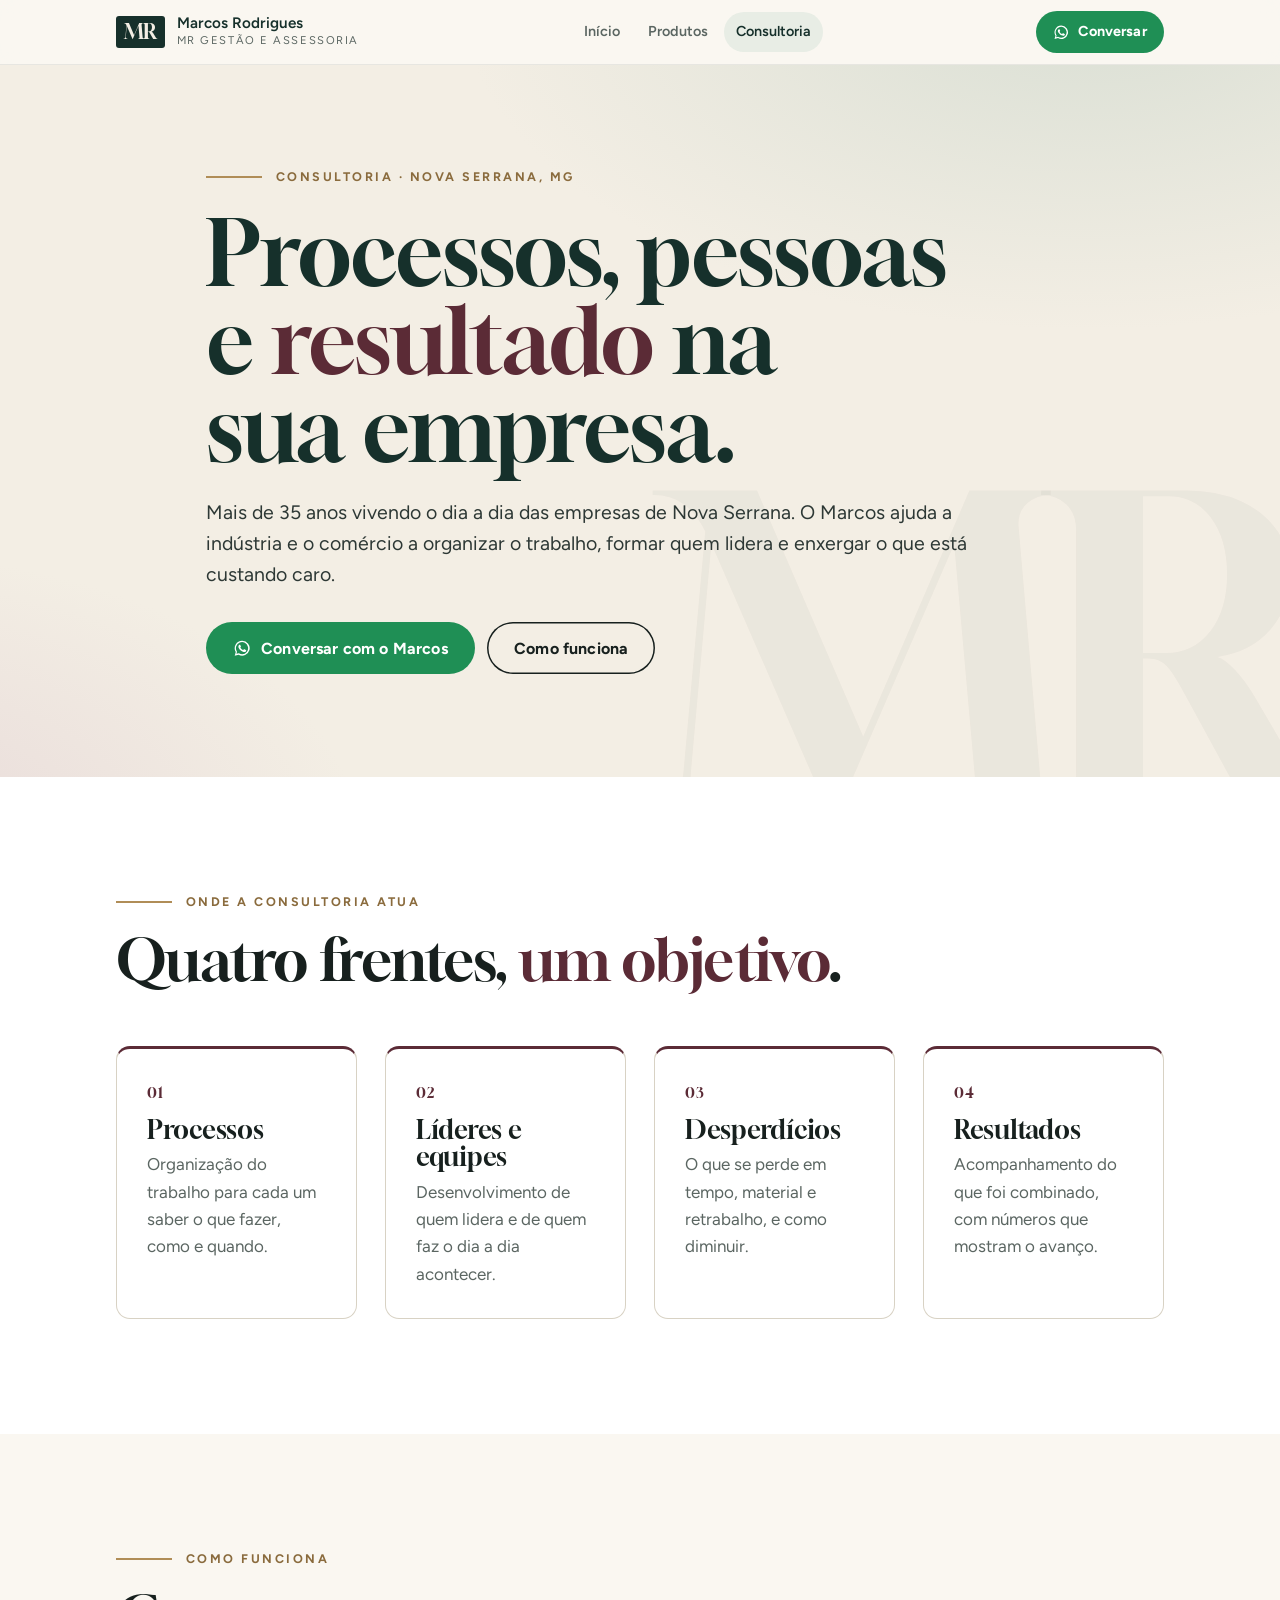
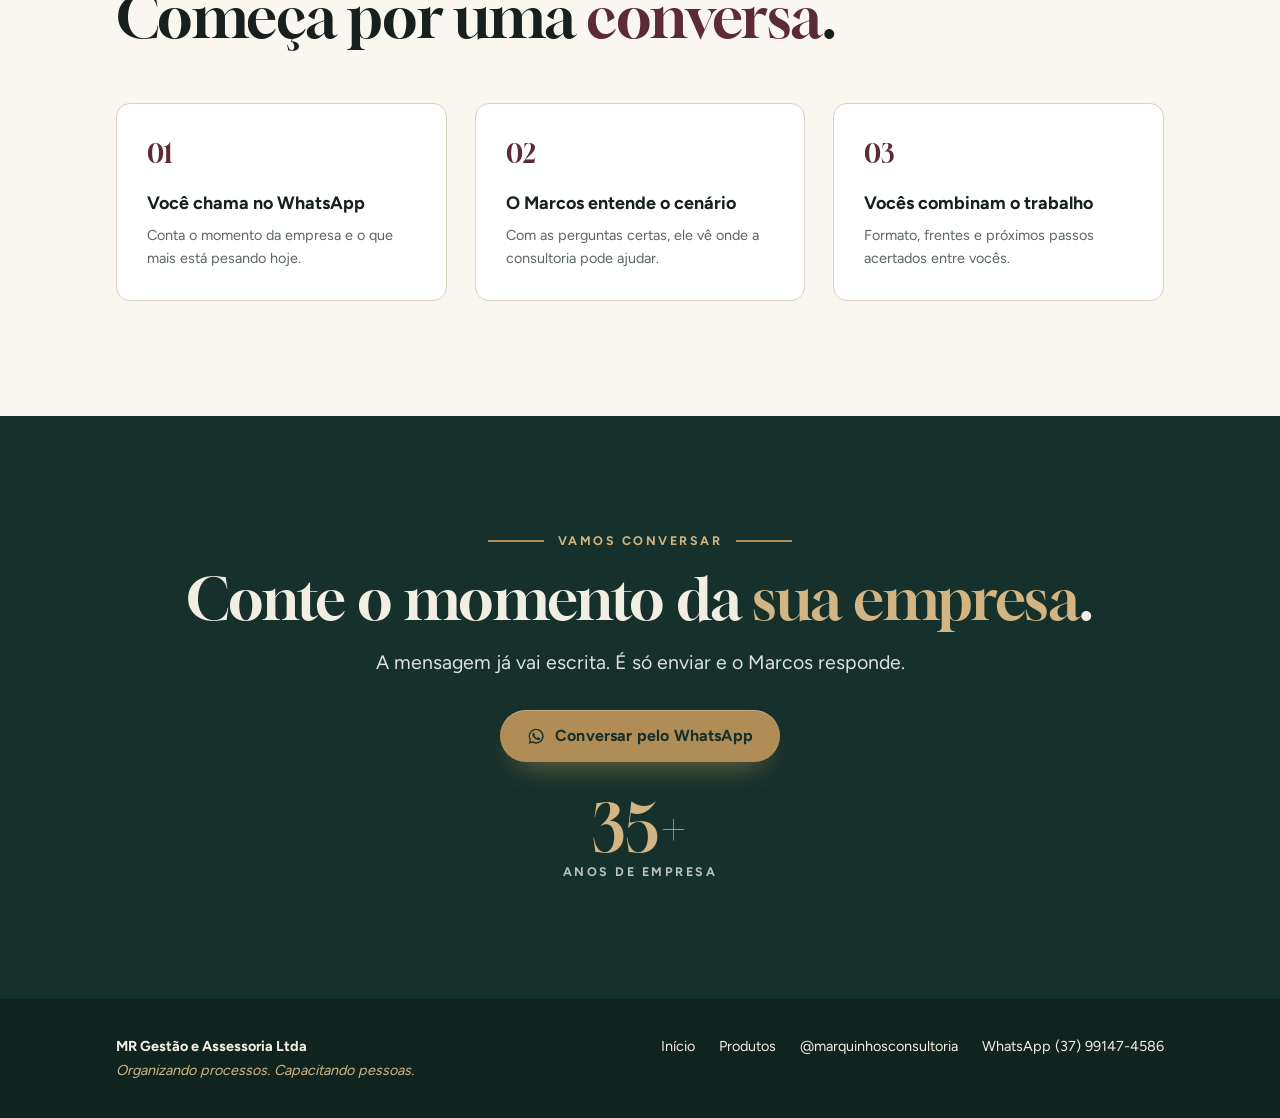
==== consultoria/index.html @ 0a3f48c0 "Aviso de versão nova no app da tela inicial (igual ao do painel) assets/atualizar.js em todas as pág" ====
<!doctype html>
<html lang="pt-BR">
<head>
<meta charset="utf-8">
<meta name="viewport" content="width=device-width,initial-scale=1,viewport-fit=cover">
<title>Consultoria para empresas · Marcos Rodrigues · Nova Serrana, MG</title>
<meta name="description" content="Consultoria do Marcos Rodrigues para a indústria e o comércio: organização de processos, líderes e equipes, redução de desperdícios e acompanhamento de resultados. Mais de 35 anos em Nova Serrana.">
<meta property="og:type" content="website">
<meta property="og:site_name" content="Marcos Rodrigues · MR Gestão e Assessoria">
<meta property="og:locale" content="pt_BR">
<meta property="og:url" content="https://marcosconsultoria.com.br/consultoria/">
<meta property="og:title" content="Consultoria com o Marcos Rodrigues">
<meta property="og:description" content="Processos, pessoas e resultado, com quem vive o dia a dia das empresas de Nova Serrana há mais de 35 anos.">
<meta property="og:image" content="https://marcosconsultoria.com.br/assets/og-consultoria.png?v=1">
<meta property="og:image:type" content="image/png">
<meta property="og:image:width" content="1200">
<meta property="og:image:height" content="630">
<meta property="og:image:alt" content="Consultoria do Marcos Rodrigues: processos, pessoas e resultado">
<meta name="twitter:card" content="summary_large_image">
<meta name="twitter:title" content="Consultoria com o Marcos Rodrigues">
<meta name="twitter:description" content="Processos, pessoas e resultado, com quem vive o dia a dia das empresas de Nova Serrana há mais de 35 anos.">
<meta name="twitter:image" content="https://marcosconsultoria.com.br/assets/og-consultoria.png?v=1">
<meta name="theme-color" content="#FAF7F1">
<link rel="icon" href="/assets/icones/mr-32.png" type="image/png" sizes="32x32">
<link rel="apple-touch-icon" href="/assets/icones/mr-180.png">
<link rel="manifest" href="/site.webmanifest">
<meta name="apple-mobile-web-app-title" content="Marcos MR">
<meta name="application-name" content="Marcos MR">
<link rel="preload" href="/assets/fontes/gloock-latin.woff2" as="font" type="font/woff2" crossorigin>
<link rel="preload" href="/assets/fontes/figtree-latin.woff2" as="font" type="font/woff2" crossorigin>
<link rel="stylesheet" href="/assets/fontes/fontes.css?v=1">
<link rel="stylesheet" href="/assets/mr.css?v=6">
<script>document.documentElement.classList.add("js")</script>
<style>
/* Consultoria (24/10/2026): a página que a pessoa vê antes de ir para o WhatsApp.
   Os blocos com data-rascunho só aparecem com ?rascunho no endereço; ao preencher um, tire o data-rascunho. */
.hero{position:relative;overflow:hidden;padding-block:clamp(48px,8vw,104px);background:radial-gradient(900px 480px at 85% -10%,rgba(214,221,210,.9),transparent 70%),radial-gradient(700px 420px at -10% 110%,rgba(226,207,211,.65),transparent 70%),var(--cream)}
.hero::after{content:"MR";position:absolute;right:-.06em;bottom:-.22em;font-family:var(--f-display);font-size:clamp(14rem,34vw,30rem);line-height:1;letter-spacing:-.06em;color:rgba(22,48,43,.035);pointer-events:none;transform:translateY(calc(var(--rola,0) * 60px))}
.hero .wrap{position:relative;z-index:1;max-width:980px}
.hero h1{margin-top:22px;font-size:clamp(2.9rem,8vw,5.6rem);line-height:.98;color:var(--pine)}
.hero h1 em{font-style:normal;color:var(--wine)}
.hero .lede{margin-top:24px}
.acoes{display:flex;flex-wrap:wrap;gap:12px;margin-top:32px}
.areas{grid-template-columns:repeat(4,minmax(0,1fr))}
@media (max-width:1000px){.areas{grid-template-columns:repeat(2,minmax(0,1fr))}}
@media (max-width:560px){.areas{grid-template-columns:1fr}}
.recebe{display:grid;gap:14px;margin:0;padding:0;list-style:none}
.recebe li{display:flex;gap:16px;align-items:flex-start;padding:20px 22px;border-radius:var(--r-md);background:var(--white);border:1px solid var(--line)}
.recebe li::before{content:"";flex:none;width:22px;height:22px;margin-top:2px;border-radius:50%;background:var(--sage) url("data:image/svg+xml,%3Csvg xmlns='http://www.w3.org/2000/svg' viewBox='0 0 24 24' fill='none' stroke='%2316302B' stroke-width='3' stroke-linecap='round' stroke-linejoin='round'%3E%3Cpath d='M6 12l4 4 8-8'/%3E%3C/svg%3E") center/13px no-repeat}
.recebe b{display:block}
.recebe span{display:block;margin-top:2px;color:var(--muted);font-size:var(--t-sm)}
.passos{counter-reset:p;display:grid;grid-template-columns:repeat(3,minmax(0,1fr));gap:clamp(16px,2.4vw,28px);margin:0;padding:0;list-style:none}
.passos li{counter-increment:p;padding:clamp(22px,3vw,30px);border-radius:var(--r-md);background:var(--white);border:1px solid var(--line)}
.passos li::before{content:"0" counter(p);display:block;margin-bottom:14px;font-family:var(--f-display);font-size:1.6rem;color:var(--wine)}
.passos b{display:block;font-size:var(--t-lg)}
.passos p{margin-top:6px;color:var(--muted);font-size:var(--t-sm)}
@media (max-width:860px){.passos{grid-template-columns:1fr}}
.depo blockquote{margin:0;font-family:var(--f-display);font-size:1.3rem;line-height:1.35;color:var(--pine)}
.depo cite{display:block;margin-top:14px;font-style:normal;font-size:var(--t-sm);color:var(--muted)}
.final{text-align:center}
.final h2{font-size:var(--t-h2)}
.final .lede{margin:18px auto 0}
.final .acoes{justify-content:center}
.final .selo{display:inline-block;margin-top:34px;font-family:var(--f-display);font-size:4rem;line-height:1;color:var(--brass-lt)}
.final .selo small{display:block;margin-top:6px;font-family:var(--f-body);font-size:var(--t-xs);font-weight:700;letter-spacing:.2em;text-transform:uppercase;color:var(--on-dark-muted)}
</style>
</head>
<body>

<header class="top">
  <div class="wrap">
    <a class="brand" href="/" aria-label="MR Gestão e Assessoria, página inicial">
      <span class="mark">MR</span>
      <span class="brand-txt"><strong>Marcos Rodrigues</strong><small>MR Gestão e Assessoria</small></span>
    </a>
    <nav class="nav" aria-label="Páginas">
      <a href="/">Início</a>
      <a href="/produtos/">Produtos</a>
      <a class="is-on" href="/consultoria/" aria-current="page">Consultoria</a>
    </nav>
    <div class="top-cta">
      <a class="btn btn--wa btn--sm" data-wa="Olá, Marcos! Quero conversar sobre uma consultoria para a minha empresa." href="https://wa.me/5537991474586"><svg aria-hidden="true"><use href="#i-wa"/></svg>Conversar</a>
      <button class="menu-btn" type="button" aria-expanded="false" aria-controls="menu" aria-label="Abrir menu"><span></span></button>
    </div>
  </div>
  <nav class="menu" id="menu" aria-label="Menu">
    <a href="/">Início</a>
    <a href="/produtos/">Produtos</a>
    <a href="/consultoria/" aria-current="page">Consultoria</a>
  </nav>
</header>

<main>

  <section class="hero">
    <div class="wrap">
      <p class="eyebrow reveal"><span class="rule"></span>Consultoria · Nova Serrana, MG</p>
      <h1 class="reveal" style="--i:1">Processos, pessoas e <em>resultado</em> na sua empresa.</h1>
      <p class="lede reveal" style="--i:2">Mais de 35 anos vivendo o dia a dia das empresas de Nova Serrana. O Marcos ajuda a indústria e o comércio a organizar o trabalho, formar quem lidera e enxergar o que está custando caro.</p>
      <div class="acoes reveal" style="--i:3">
        <a class="btn btn--wa" data-wa="Olá, Marcos! Quero conversar sobre uma consultoria para a minha empresa." href="https://wa.me/5537991474586"><svg aria-hidden="true"><use href="#i-wa"/></svg>Conversar com o Marcos</a>
        <a class="btn btn--ghost" href="#pacotes" data-so-com-pacotes hidden>Montar minha consultoria</a>
        <a class="btn btn--ghost" href="#como">Como funciona</a>
      </div>
    </div>
  </section>

  <section class="section section--white">
    <div class="wrap">
      <div class="sec-head">
        <p class="eyebrow reveal"><span class="rule"></span>Onde a consultoria atua</p>
        <h2 class="reveal" style="--i:1">Quatro frentes, <span class="accent">um objetivo</span>.</h2>
      </div>
      <div class="grid areas">
        <article class="card card--top reveal"><span class="num">01</span><h3 style="margin-top:10px">Processos</h3><p class="muted">Organização do trabalho para cada um saber o que fazer, como e quando.</p></article>
        <article class="card card--top reveal" style="--i:1"><span class="num">02</span><h3 style="margin-top:10px">Líderes e equipes</h3><p class="muted">Desenvolvimento de quem lidera e de quem faz o dia a dia acontecer.</p></article>
        <article class="card card--top reveal" style="--i:2"><span class="num">03</span><h3 style="margin-top:10px">Desperdícios</h3><p class="muted">O que se perde em tempo, material e retrabalho, e como diminuir.</p></article>
        <article class="card card--top reveal" style="--i:3"><span class="num">04</span><h3 style="margin-top:10px">Resultados</h3><p class="muted">Acompanhamento do que foi combinado, com números que mostram o avanço.</p></article>
      </div>
    </div>
  </section>

  <!-- RASCUNHO: preencher com o que o Marcos entrega de fato e tirar o data-rascunho -->
  <section class="section section--sage" data-rascunho>
    <div class="wrap grid g-2" style="align-items:start">
      <div class="sec-head" style="margin-bottom:0">
        <p class="eyebrow"><span class="rule"></span>O que você recebe</p>
        <h2>Tudo o que está <span class="accent">incluso</span>.</h2>
        <p class="lede">[Uma frase sobre a entrega da consultoria.]</p>
      </div>
      <ul class="recebe">
        <li><div><b>[Entrega 1, ex.: diagnóstico]</b><span>[Como é feito e o que a empresa leva.]</span></div></li>
        <li><div><b>[Entrega 2, ex.: plano de ação]</b><span>[Descrição curta.]</span></div></li>
        <li><div><b>[Entrega 3, ex.: treinamento da equipe]</b><span>[Descrição curta.]</span></div></li>
        <li><div><b>[Entrega 4, ex.: acompanhamento]</b><span>[Frequência e duração.]</span></div></li>
        <li><div><b>[Entrega 5, ex.: relatório de resultados]</b><span>[Descrição curta.]</span></div></li>
      </ul>
    </div>
  </section>

  <section class="section section--paper" id="como">
    <div class="wrap">
      <div class="sec-head">
        <p class="eyebrow reveal"><span class="rule"></span>Como funciona</p>
        <h2 class="reveal" style="--i:1">Começa por uma <span class="accent">conversa</span>.</h2>
      </div>
      <ol class="passos">
        <li class="reveal"><b>Você chama no WhatsApp</b><p>Conta o momento da empresa e o que mais está pesando hoje.</p></li>
        <li class="reveal" style="--i:1"><b>O Marcos entende o cenário</b><p>Com as perguntas certas, ele vê onde a consultoria pode ajudar.</p></li>
        <li class="reveal" style="--i:2"><b>Vocês combinam o trabalho</b><p>Formato, frentes e próximos passos acertados entre vocês.</p></li>
      </ol>
    </div>
  </section>

  <!-- PACOTES: os serviços vêm de /assets/consultoria.json (como preencher: docs/consultoria.md).
       Sem serviços no arquivo, esta seção fica escondida. Com ?rascunho, usa assets/consultoria-exemplo.json. -->
  <section class="section section--white" id="pacotes" data-pacotes hidden>
    <div class="wrap">
      <div class="sec-head">
        <p class="eyebrow"><span class="rule"></span>Monte a sua consultoria</p>
        <h2>Escolha o que a sua empresa <span class="accent">precisa</span>.</h2>
        <p class="lede" data-pacotes-lede>Marque um ou mais serviços. A mensagem vai pronta para o Marcos, com o que você escolheu.</p>
      </div>
      <div class="pacotes">
        <div class="servicos" data-servicos></div>
        <aside class="escolha" aria-live="polite">
          <p class="eyebrow"><span class="rule"></span>Sua escolha</p>
          <ul class="escolha-lista" data-escolha-lista><li class="muted">Nenhum serviço marcado ainda.</li></ul>
          <div class="escolha-total" data-escolha-total></div>
          <a class="btn btn--wa btn--block" data-escolha-enviar href="#" aria-disabled="true"><svg aria-hidden="true"><use href="#i-wa"/></svg>Enviar para o Marcos</a>
          <p class="muted escolha-nota">O valor final e as datas você acerta com o Marcos na conversa.</p>
        </aside>
      </div>
    </div>
  </section>

  <!-- RASCUNHO: depoimentos reais de clientes, com autorização (nome, cargo e empresa) -->
  <section class="section section--rose" data-rascunho>
    <div class="wrap">
      <div class="sec-head">
        <p class="eyebrow"><span class="rule"></span>Quem já trabalhou com o Marcos</p>
        <h2>Na palavra de <span class="accent">quem viveu</span>.</h2>
      </div>
      <div class="grid g-3">
        <figure class="card depo" style="margin:0"><blockquote>"[Depoimento real do cliente 1.]"</blockquote><cite>[Nome] · [Cargo], [Empresa]</cite></figure>
        <figure class="card depo" style="margin:0"><blockquote>"[Depoimento real do cliente 2.]"</blockquote><cite>[Nome] · [Cargo], [Empresa]</cite></figure>
        <figure class="card depo" style="margin:0"><blockquote>"[Depoimento real do cliente 3.]"</blockquote><cite>[Nome] · [Cargo], [Empresa]</cite></figure>
      </div>
    </div>
  </section>

  <!-- RASCUNHO: dúvidas frequentes (confirmar as respostas com o Marcos) -->
  <section class="section section--paper" data-rascunho>
    <div class="wrap grid g-2" style="align-items:start">
      <div class="sec-head">
        <p class="eyebrow"><span class="rule"></span>Dúvidas</p>
        <h2>Antes de <span class="accent">conversar</span>.</h2>
      </div>
      <div class="acc">
        <details><summary>Atende empresas de que tamanho?</summary><p class="ans">[Resposta do Marcos.]</p></details>
        <details><summary>Atende fora de Nova Serrana?</summary><p class="ans">[Resposta do Marcos.]</p></details>
        <details><summary>Quanto tempo dura uma consultoria?</summary><p class="ans">[Resposta do Marcos.]</p></details>
        <details><summary>Quanto custa?</summary><p class="ans">[Resposta do Marcos.]</p></details>
      </div>
    </div>
  </section>

  <section class="section section--pine final">
    <div class="wrap">
      <p class="eyebrow reveal" style="justify-content:center"><span class="rule"></span>Vamos conversar<span class="rule"></span></p>
      <h2 class="reveal" style="--i:1;margin-top:18px">Conte o momento da <span class="accent">sua empresa</span>.</h2>
      <p class="lede reveal" style="--i:2">A mensagem já vai escrita. É só enviar e o Marcos responde.</p>
      <div class="acoes reveal" style="--i:3">
        <a class="btn btn--brass" data-wa="Olá, Marcos! Quero conversar sobre uma consultoria para a minha empresa." href="https://wa.me/5537991474586"><svg aria-hidden="true"><use href="#i-wa"/></svg>Conversar pelo WhatsApp</a>
      </div>
      <p class="selo reveal" style="--i:4" aria-label="Mais de 35 anos de empresa">35+<small>anos de empresa</small></p>
    </div>
  </section>

</main>

<footer class="foot">
  <div class="wrap">
    <div>
      <strong style="color:var(--cream)">MR Gestão e Assessoria Ltda</strong><br>
      <span class="tag">Organizando processos. Capacitando pessoas.</span>
    </div>
    <div class="foot-links">
      <a href="/">Início</a>
      <a href="/produtos/">Produtos</a>
      <a href="https://www.instagram.com/marquinhosconsultoria/" target="_blank" rel="noopener">@marquinhosconsultoria</a>
      <a data-wa="Olá, Marcos! Vim pelo site." href="https://wa.me/5537991474586">WhatsApp (37) 99147-4586</a>
    </div>
  </div>
</footer>

<svg width="0" height="0" style="position:absolute" aria-hidden="true">
  <symbol id="i-wa" viewBox="0 0 32 32"><path fill="currentColor" d="M16 3a13 13 0 0 0-11.2 19.6L3 29l6.6-1.7A13 13 0 1 0 16 3zm0 23.6c-2 0-4-.6-5.7-1.6l-.4-.2-3.9 1 1-3.8-.3-.4A10.6 10.6 0 1 1 16 26.6zm5.8-7.9c-.3-.2-1.9-.9-2.2-1-.3-.1-.5-.2-.7.2l-1 1.2c-.2.2-.4.2-.7.1a8.7 8.7 0 0 1-4.3-3.8c-.3-.6.3-.5.9-1.7.1-.2 0-.4 0-.6l-1-2.4c-.3-.6-.5-.5-.7-.5h-.6c-.2 0-.6.1-.9.4-.3.3-1.2 1.1-1.2 2.8s1.2 3.2 1.4 3.4c.2.2 2.4 3.6 5.7 5 2.1.9 2.9 1 4 .8.6-.1 1.9-.8 2.2-1.5.3-.7.3-1.4.2-1.5-.1-.2-.3-.3-.6-.4z"/></symbol>
</svg>

<script src="/assets/mr.js?v=5"></script>
<script src="/assets/atualizar.js?v=1" data-fundo="#16302B" data-texto="#F3EEE4" data-botao="#B08D57" data-botao-texto="#16302B" data-borda="rgba(176,141,87,.5)" defer></script>
</body>
</html>
---- assets/fontes/fontes.css ----
/* Fontes servidas pelo próprio site (antes vinham do Google Fonts). Licença: SIL OFL 1.1, ver OFL.txt.
   Só os conjuntos latino e latino estendido, que cobrem o português. A Figtree é variável: um arquivo serve os pesos 400 a 700. */
@font-face {
  font-family: 'Gloock'; font-style: normal; font-weight: 400; font-display: swap;
  src: url('/assets/fontes/gloock-latin-ext.woff2') format('woff2');
  unicode-range: U+0100-02BA, U+02BD-02C5, U+02C7-02CC, U+02CE-02D7, U+02DD-02FF, U+0304, U+0308, U+0329, U+1D00-1DBF, U+1E00-1E9F, U+1EF2-1EFF, U+2020, U+20A0-20AB, U+20AD-20C4, U+2113, U+2C60-2C7F, U+A720-A7FF;
}
@font-face {
  font-family: 'Gloock'; font-style: normal; font-weight: 400; font-display: swap;
  src: url('/assets/fontes/gloock-latin.woff2') format('woff2');
  unicode-range: U+0000-00FF, U+0131, U+0152-0153, U+02BB-02BC, U+02C6, U+02DA, U+02DC, U+0304, U+0308, U+0329, U+2000-206F, U+20AC, U+2122, U+2191, U+2193, U+2212, U+2215, U+FEFF, U+FFFD;
}
@font-face {
  font-family: 'Figtree'; font-style: normal; font-weight: 400 700; font-display: swap;
  src: url('/assets/fontes/figtree-latin-ext.woff2') format('woff2');
  unicode-range: U+0100-02BA, U+02BD-02C5, U+02C7-02CC, U+02CE-02D7, U+02DD-02FF, U+0304, U+0308, U+0329, U+1D00-1DBF, U+1E00-1E9F, U+1EF2-1EFF, U+2020, U+20A0-20AB, U+20AD-20C4, U+2113, U+2C60-2C7F, U+A720-A7FF;
}
@font-face {
  font-family: 'Figtree'; font-style: normal; font-weight: 400 700; font-display: swap;
  src: url('/assets/fontes/figtree-latin.woff2') format('woff2');
  unicode-range: U+0000-00FF, U+0131, U+0152-0153, U+02BB-02BC, U+02C6, U+02DA, U+02DC, U+0304, U+0308, U+0329, U+2000-206F, U+20AC, U+2122, U+2191, U+2193, U+2212, U+2215, U+FEFF, U+FFFD;
}
---- assets/mr.css ----
/* MR Gestão e Assessoria · design system
   Tokens, base e componentes usados por todas as páginas do site.
   Documentação: docs/design-system.md (não vai para a VPS). */

/* ---------- tokens ---------- */
:root{
  color-scheme: light;
  /* cor: paleta do carrossel MR */
  --pine:#16302B;  --pine-2:#1E3D37; --pine-3:#10241F; --pine-4:#244840;
  --cream:#F3EEE4; --paper:#FAF7F1; --white:#FFFFFF;
  --brass:#B08D57; --brass-lt:#D2B582; --brass-dk:#8A6B3D;
  --wine:#5B2B36;  --wine-lt:#E2CFD3; --rose:#E2CFD3; --rose-lt:#F3E8EA;
  --slate:#A9B9BE; --sage:#D6DDD2; --sage-lt:#E8EDE5;
  --ink:#17201E;   --ink-2:#2D3835; --muted:#5B6662;
  --on-dark:#DDE3DE; --on-dark-muted:#B9C4BF;
  --line:#D8D2C4;  --line-dark:rgba(176,141,87,.38); --line-soft:rgba(243,238,228,.22);
  --wa:#1F8F55;

  /* tipo */
  --f-display:"Gloock", Georgia, "Times New Roman", serif;
  --f-body:"Figtree", "Segoe UI", system-ui, -apple-system, sans-serif;
  --t-xs:.78rem; --t-sm:.9rem; --t-md:1rem; --t-lg:1.12rem; --t-xl:1.3rem;
  --t-h3:clamp(1.35rem,2.4vw,1.65rem);
  --t-h2:clamp(2.2rem,5vw,3.6rem);
  --t-h1:clamp(3.2rem,10vw,7rem);

  /* espaço, forma, sombra, movimento */
  --s-1:4px; --s-2:8px; --s-3:12px; --s-4:16px; --s-5:24px; --s-6:32px; --s-7:48px; --s-8:64px; --s-9:clamp(64px,9vw,120px);
  --gutter:clamp(16px,5vw,56px); --max:1160px;
  --r-sm:6px; --r-md:14px; --r-lg:22px; --r-pill:999px;
  --sh-1:0 10px 30px -18px rgba(16,36,31,.45);
  --sh-2:0 30px 60px -30px rgba(16,36,31,.6);
  --sh-dark:0 30px 60px -28px rgba(0,0,0,.65);
  --ease:cubic-bezier(.2,.7,.2,1); --dur:.2s;
}

/* ---------- base ---------- */
*,*::before,*::after{box-sizing:border-box}
html{scroll-behavior:smooth;scroll-padding-top:84px;-webkit-text-size-adjust:100%}
body{margin:0;background:var(--paper);color:var(--ink);font-family:var(--f-body);font-size:17px;line-height:1.6;-webkit-font-smoothing:antialiased;overflow-x:clip}
img,svg{display:block;max-width:100%}
a{color:inherit}
p{margin:0}
h1,h2,h3{margin:0;font-family:var(--f-display);font-weight:400;line-height:1.04;letter-spacing:-.01em;text-wrap:balance}
button{font:inherit;color:inherit}
::selection{background:rgba(226,207,211,.9)}
:focus-visible{outline:2px solid var(--brass);outline-offset:3px;border-radius:6px}
[hidden]{display:none!important}
.sr{position:absolute!important;width:1px;height:1px;overflow:hidden;clip:rect(0 0 0 0);white-space:nowrap}
@media (max-width:640px){body{font-size:16px}}

/* ---------- layout ---------- */
.wrap{max-width:var(--max);margin-inline:auto;padding-inline:var(--gutter)}
.section{padding-block:var(--s-9)}
.section--paper{background:var(--paper)}
.section--white{background:var(--white)}
.section--sage{background:var(--sage-lt)}
.section--rose{background:var(--rose-lt)}
.section--cream{background:var(--cream)}
.section--pine{background:var(--pine);color:var(--cream)}
.section--wine{background:var(--wine);color:var(--cream)}
.grid{display:grid;gap:clamp(16px,2.4vw,28px)}
.grid > *{min-width:0}
.g-2{grid-template-columns:repeat(2,minmax(0,1fr))}
.g-3{grid-template-columns:repeat(3,minmax(0,1fr))}
@media (max-width:960px){.g-3{grid-template-columns:repeat(2,minmax(0,1fr))}}
@media (max-width:760px){.g-2,.g-3{grid-template-columns:1fr}}

/* ---------- tipo utilitário ---------- */
.eyebrow{display:flex;align-items:center;gap:14px;font-size:var(--t-xs);font-weight:700;letter-spacing:.2em;text-transform:uppercase;color:var(--brass-dk)}
.section--pine .eyebrow,.section--wine .eyebrow,.on-dark .eyebrow{color:var(--brass-lt)}
.rule{flex:none;width:56px;height:2px;background:var(--brass);border:0;margin:0}
.lede{font-size:clamp(1.05rem,1.6vw,1.22rem);color:var(--ink-2);max-width:60ch}
.section--pine .lede,.section--wine .lede{color:var(--on-dark)}
.muted{color:var(--muted)}
.section--pine .muted{color:var(--on-dark-muted)}
.section--wine .muted{color:var(--wine-lt)}
.sec-head{display:grid;gap:18px;max-width:780px;margin-bottom:clamp(32px,5vw,56px)}
.sec-head h2{font-size:var(--t-h2)}
.accent{color:var(--wine)}
.section--pine .accent,.section--wine .accent{color:var(--brass-lt)}
.wine-txt{color:var(--wine)}

/* ---------- botões ---------- */
.btn{display:inline-flex;align-items:center;justify-content:center;gap:.6em;min-height:52px;padding:.95em 1.7em;border:0;border-radius:var(--r-pill);font-family:var(--f-body);font-weight:700;font-size:var(--t-md);letter-spacing:.01em;line-height:1.2;text-decoration:none;text-align:center;cursor:pointer;transition:transform var(--dur) var(--ease),background var(--dur) ease,box-shadow var(--dur) ease}
.btn:hover{transform:translateY(-2px)}
.btn:active{transform:translateY(0)}
.btn svg{flex:none;width:1.15em;height:1.15em}
.btn--brass{background:var(--brass);color:var(--pine);box-shadow:inset 0 1px 0 rgba(255,255,255,.25),0 14px 30px -16px rgba(176,141,87,.9)}
.btn--brass:hover{background:var(--brass-lt)}
.btn--pine{background:var(--pine);color:var(--cream)}
.btn--pine:hover{background:var(--pine-2)}
.btn--ghost{background:transparent;color:inherit;box-shadow:inset 0 0 0 1.5px currentColor}
.btn--ghost:hover{background:rgba(176,141,87,.12)}
.btn--wa{background:var(--wa);color:#fff}
.btn--sm{min-height:42px;padding:.6em 1.2em;font-size:var(--t-sm)}
.btn--block{width:100%}
.btn .arrow{transition:transform var(--dur) var(--ease)}
.btn:hover .arrow{transform:translateX(3px)}

/* ---------- chips ---------- */
.chips{display:flex;flex-wrap:wrap;gap:10px;margin:0;padding:0;list-style:none}
.chip{display:inline-flex;align-items:center;gap:8px;padding:8px 14px;border-radius:var(--r-pill);border:1px solid #CFC6B3;background:var(--paper);font-size:var(--t-sm);font-weight:500;line-height:1.3}
.chip--dark{border-color:var(--line-dark);background:rgba(243,238,228,.05);color:var(--cream)}
.chip--brass{border:0;background:var(--brass);color:var(--pine);font-weight:700}
.dot{width:8px;height:8px;border-radius:50%;background:var(--brass-lt);box-shadow:0 0 0 4px rgba(210,181,130,.22)}

/* ---------- cards ---------- */
.card{position:relative;padding:clamp(22px,3vw,30px);border-radius:var(--r-md);background:var(--white);border:1px solid var(--line);transition:transform var(--dur) var(--ease),box-shadow var(--dur) ease,border-color var(--dur) ease}
.card--lift:hover{transform:translateY(-4px);box-shadow:var(--sh-1);border-color:#CDBF9F}
.card--top{border-top:3px solid var(--wine)}
.card--dark{background:var(--pine-2);border-color:var(--line-dark);color:var(--cream)}
.card--dark.card--lift:hover{border-color:var(--brass);box-shadow:var(--sh-dark)}
.card h3{font-size:var(--t-h3)}
.card p{margin-top:8px}
.card .num{font-family:var(--f-display);font-size:.95rem;color:var(--wine);letter-spacing:.04em}
.card--dark .num{color:var(--brass-lt)}
.card .ico{width:44px;height:44px;margin-bottom:18px;stroke:var(--brass-dk);fill:none;stroke-width:1.5}
.card--dark .ico{stroke:var(--brass-lt)}

/* ---------- topo ---------- */
.top{position:sticky;top:0;z-index:40;color:var(--pine);background:rgba(250,247,241,.86);-webkit-backdrop-filter:blur(12px) saturate(140%);backdrop-filter:blur(12px) saturate(140%);border-bottom:1px solid rgba(22,48,43,.08);padding-top:env(safe-area-inset-top,0px);transition:background var(--dur) ease}
.top.is-scrolled{background:rgba(255,255,255,.94);box-shadow:0 10px 30px -24px rgba(16,36,31,.5)}
.top .wrap{display:flex;align-items:center;justify-content:space-between;gap:16px;min-height:64px}
.brand{display:flex;align-items:center;gap:12px;min-width:0;text-decoration:none}
.brand strong{display:block;font-weight:600;font-size:.95rem;line-height:1.2;white-space:nowrap}
.brand small{display:block;font-size:.7rem;letter-spacing:.14em;text-transform:uppercase;color:var(--muted);white-space:nowrap}
.mark{flex:none;display:inline-block;font-family:var(--f-display);font-size:1.3rem;line-height:1;background:var(--cream);color:var(--pine);padding:.32em .4em .26em;border-radius:3px;letter-spacing:-.05em}
.mark--lg{font-size:2rem}
.top .mark{background:var(--pine);color:var(--cream)}
.nav{display:flex;align-items:center;gap:4px}
.nav a{padding:8px 12px;border-radius:var(--r-pill);font-size:var(--t-sm);font-weight:600;text-decoration:none;color:var(--muted);transition:color var(--dur),background var(--dur)}
.nav a:hover{color:var(--pine)}
.nav a.is-on{color:var(--pine);background:var(--sage-lt)}
.top-cta{display:flex;align-items:center;gap:10px}
.menu-btn{display:none;width:44px;height:44px;border:1px solid var(--line);border-radius:50%;background:transparent;cursor:pointer;place-items:center}
.menu-btn span{position:relative;display:block;width:18px;height:1.5px;background:var(--pine);transition:background var(--dur)}
.menu-btn span::before,.menu-btn span::after{content:"";position:absolute;left:0;width:18px;height:1.5px;background:var(--pine);transition:transform var(--dur) var(--ease)}
.menu-btn span::before{top:-6px}
.menu-btn span::after{top:6px}
.top.is-open .menu-btn span{background:transparent}
.top.is-open .menu-btn span::before{transform:translateY(6px) rotate(45deg)}
.top.is-open .menu-btn span::after{transform:translateY(-6px) rotate(-45deg)}
.menu{display:none}
@media (max-width:960px){
  .nav{display:none}
  .menu-btn{display:grid}
  .menu{display:grid;gap:4px;max-height:0;overflow:hidden;padding-inline:var(--gutter);transition:max-height .35s var(--ease),padding .35s var(--ease)}
  .top.is-open{background:var(--white)}
  .top.is-open .menu{max-height:calc(100vh - 64px);max-height:calc(100dvh - 64px);overflow-y:auto;padding-block:8px 28px}
  .menu a{display:flex;justify-content:space-between;align-items:center;padding:14px 4px;border-bottom:1px solid var(--line);font-family:var(--f-display);font-size:1.5rem;text-decoration:none;color:var(--pine)}
  .menu a::after{content:"→";font-family:var(--f-body);font-size:1rem;color:var(--wine)}
  .menu .btn{margin-top:20px;font-family:var(--f-body);font-size:var(--t-md);border:0;justify-content:center;color:var(--pine)}
  .menu .btn::after{content:none}
}
html.menu-aberto{overflow:hidden}
.top.is-open .top-cta .btn{display:none}
@media (max-width:520px){.brand-txt{display:none}}
@media (max-width:359px){.top-cta .btn{display:none}}

/* ---------- vagas ---------- */
.vagas{display:grid;gap:8px}
.vagas-txt{display:flex;align-items:center;gap:8px;font-size:var(--t-sm);font-weight:600}
.vagas-bar{--p:1;display:block;height:4px;border-radius:4px;background:rgba(22,48,43,.12);overflow:hidden}
.vagas-bar::before{content:"";display:block;height:100%;width:calc(var(--p) * 100%);background:var(--wine);border-radius:inherit;transition:width .8s var(--ease)}
.on-dark .vagas-bar,.section--pine .vagas-bar{background:rgba(243,238,228,.14)}
.on-dark .vagas-bar::before,.section--pine .vagas-bar::before{background:var(--brass-lt)}

/* ---------- contagem ---------- */
.count{display:flex;gap:clamp(10px,2vw,18px);font-variant-numeric:tabular-nums}
.count div{display:grid;justify-items:center;min-width:58px;padding:8px 10px;border-radius:10px;background:rgba(255,255,255,.65)}
.count b{font-family:var(--f-display);font-weight:400;font-size:clamp(1.5rem,3vw,2rem);line-height:1}
.count span{font-size:.66rem;font-weight:700;text-transform:uppercase;letter-spacing:.12em}

/* ---------- acordeão ---------- */
.acc{border-top:1px solid var(--line)}
.acc details{border-bottom:1px solid var(--line)}
.acc summary{list-style:none;cursor:pointer;display:flex;justify-content:space-between;align-items:center;gap:18px;padding:22px 0;font-weight:600;font-size:var(--t-lg);line-height:1.35}
.acc summary::-webkit-details-marker{display:none}
.acc summary::after{content:"";flex:none;width:30px;height:30px;border-radius:50%;background:var(--white) url("data:image/svg+xml,%3Csvg xmlns='http://www.w3.org/2000/svg' viewBox='0 0 24 24' fill='none' stroke='%23B08D57' stroke-width='2.2' stroke-linecap='round'%3E%3Cpath d='M12 6v12M6 12h12'/%3E%3C/svg%3E") center/16px no-repeat;transition:transform var(--dur) var(--ease)}
.acc details[open] summary::after{transform:rotate(45deg)}
.acc summary:hover{color:var(--wine)}
.acc .ans{padding:0 0 22px;color:var(--muted);max-width:64ch}

/* ---------- rodapé ---------- */
.foot{background:var(--pine-3);color:var(--on-dark-muted);font-size:var(--t-sm)}
.foot .wrap{display:flex;flex-wrap:wrap;justify-content:space-between;gap:18px 32px;padding-block:36px}
.foot a{color:var(--cream);text-decoration:none}
.foot a:hover{text-decoration:underline}
.foot .tag{font-style:italic;color:var(--brass-lt)}
.foot-links{display:flex;flex-wrap:wrap;gap:10px 24px}

/* ---------- catálogo ---------- */
.busca{position:relative;flex:1 1 260px;max-width:420px}
.busca input{width:100%;min-height:52px;padding:0 18px 0 48px;border:1px solid var(--line);border-radius:var(--r-pill);background:var(--white);font:inherit;font-size:var(--t-md);color:var(--ink)}
.busca input:focus{outline:2px solid var(--brass);outline-offset:2px;border-color:transparent}
.busca svg{position:absolute;left:18px;top:50%;width:18px;height:18px;transform:translateY(-50%);stroke:var(--muted);fill:none;stroke-width:2}
.filtros{display:flex;flex-wrap:wrap;gap:8px}
.filtro{min-height:44px;padding:0 18px;border:1px solid var(--line);border-radius:var(--r-pill);background:var(--white);font-size:var(--t-sm);font-weight:600;color:var(--ink-2);cursor:pointer;transition:background var(--dur) ease,border-color var(--dur) ease,color var(--dur) ease}
.filtro:hover{border-color:var(--brass)}
.filtro[aria-pressed="true"]{background:var(--pine);border-color:var(--pine);color:var(--cream)}
.prods{display:grid;grid-template-columns:repeat(auto-fill,minmax(250px,1fr));gap:clamp(16px,2.4vw,28px)}
.prod{display:flex;flex-direction:column;border-radius:var(--r-md);background:var(--white);border:1px solid var(--line);overflow:hidden;transition:transform var(--dur) var(--ease),box-shadow var(--dur) ease,border-color var(--dur) ease}
.prod:hover{transform:translateY(-4px);box-shadow:var(--sh-1);border-color:#CDBF9F}
.prod-foto{position:relative;display:block;aspect-ratio:4/3;background:var(--cream);border:0;padding:0;width:100%;cursor:pointer;overflow:hidden}
.prod-foto img{width:100%;height:100%;object-fit:cover;transition:transform .6s var(--ease)}
.prod:hover .prod-foto img{transform:scale(1.04)}
.prod-ph{display:grid;place-items:center;width:100%;height:100%;background:radial-gradient(120% 90% at 100% 0%,var(--sage-lt),transparent 60%),radial-gradient(90% 80% at 0% 100%,var(--rose-lt),transparent 60%),var(--cream);font-family:var(--f-display);font-size:4.2rem;line-height:1;color:rgba(22,48,43,.16)}
.prod-selo{position:absolute;left:12px;top:12px;padding:5px 11px;border-radius:var(--r-pill);background:rgba(255,255,255,.92);font-size:.7rem;font-weight:700;letter-spacing:.12em;text-transform:uppercase;color:var(--wine)}
.prod-selo--venda{color:var(--pine)}
.prod-corpo{display:flex;flex:1;flex-direction:column;gap:6px;padding:20px 20px 22px}
.prod-cat{font-size:var(--t-xs);font-weight:700;letter-spacing:.16em;text-transform:uppercase;color:var(--brass-dk)}
.prod h3{font-size:1.35rem;line-height:1.15}
.prod p{color:var(--muted);font-size:var(--t-sm)}
.prod-pe{display:flex;align-items:center;justify-content:space-between;gap:12px;margin-top:auto;padding-top:14px}
.preco{font-family:var(--f-display);font-size:1.45rem;line-height:1;color:var(--wine)}
.preco small{display:block;margin-top:4px;font-family:var(--f-body);font-size:.72rem;color:var(--muted)}
.preco--consulta{font-family:var(--f-body);font-size:var(--t-sm);font-weight:600;color:var(--muted)}
.vazio{display:grid;justify-items:center;gap:14px;padding:clamp(40px,7vw,72px) 24px;border:1px dashed #CFC6B3;border-radius:var(--r-lg);background:var(--paper);text-align:center}
.vazio .mark{font-size:1.6rem;background:var(--pine);color:var(--cream)}
.vazio h3{font-size:var(--t-h3)}
.vazio p{max-width:46ch;color:var(--muted)}
.ficha{width:min(720px,calc(100% - 32px));max-height:calc(100dvh - 32px);padding:0;border:0;border-radius:var(--r-lg);background:var(--white);color:var(--ink);box-shadow:var(--sh-2);overflow:auto}
.ficha::backdrop{background:rgba(16,36,31,.55);-webkit-backdrop-filter:blur(4px);backdrop-filter:blur(4px)}
.ficha[open]{animation:ficha .35s var(--ease)}
@keyframes ficha{from{opacity:0;transform:translateY(16px) scale(.98)}to{opacity:1;transform:none}}
.ficha-in{display:grid;grid-template-columns:1fr 1fr}
.ficha-foto{aspect-ratio:1;background:var(--cream)}
.ficha-foto img{width:100%;height:100%;object-fit:cover}
.ficha-txt{display:flex;flex-direction:column;gap:12px;padding:clamp(24px,4vw,36px)}
.ficha-txt h2{font-size:clamp(1.7rem,3.4vw,2.3rem)}
.ficha-txt .desc{color:var(--ink-2);white-space:pre-line}
.ficha-txt .btn{margin-top:auto}
.ficha-fechar{position:absolute;right:12px;top:12px;z-index:1;width:44px;height:44px;border:0;border-radius:50%;background:rgba(255,255,255,.94);box-shadow:var(--sh-1);cursor:pointer;display:grid;place-items:center}
.ficha-fechar svg{width:18px;height:18px;stroke:var(--pine);fill:none;stroke-width:2.2}
@media (max-width:640px){.ficha-in{grid-template-columns:1fr}.ficha-foto{aspect-ratio:4/3}}

/* ---------- pacotes da consultoria ---------- */
.pacotes{display:grid;grid-template-columns:minmax(0,1.6fr) minmax(280px,1fr);gap:clamp(20px,3vw,36px);align-items:start}
.servicos{display:grid;grid-template-columns:repeat(auto-fill,minmax(250px,1fr));gap:16px}
.servico{position:relative;display:flex;flex-direction:column;gap:8px;padding:22px 22px 20px;border-radius:var(--r-md);background:var(--paper);border:1.5px solid var(--line);cursor:pointer;transition:border-color var(--dur) ease,background var(--dur) ease,transform var(--dur) var(--ease),box-shadow var(--dur) ease}
.servico:hover{transform:translateY(-3px);box-shadow:var(--sh-1)}
.servico input{position:absolute;opacity:0;pointer-events:none}
.servico:has(input:focus-visible){outline:2px solid var(--brass);outline-offset:3px}
.servico:has(input:checked){border-color:var(--wine);background:var(--white);box-shadow:0 0 0 3px rgba(91,43,54,.12)}
.servico-marca{position:absolute;right:16px;top:16px;width:26px;height:26px;border-radius:50%;border:1.5px solid #CFC6B3;background:var(--white);transition:background var(--dur) ease,border-color var(--dur) ease}
.servico:has(input:checked) .servico-marca{border-color:var(--wine);background:var(--wine) url("data:image/svg+xml,%3Csvg xmlns='http://www.w3.org/2000/svg' viewBox='0 0 24 24' fill='none' stroke='%23F3EEE4' stroke-width='3' stroke-linecap='round' stroke-linejoin='round'%3E%3Cpath d='M6 12l4 4 8-8'/%3E%3C/svg%3E") center/14px no-repeat}
.servico h3{padding-right:34px;font-size:1.35rem;line-height:1.15}
.servico p{color:var(--muted);font-size:var(--t-sm)}
.servico ul{display:grid;gap:6px;margin:4px 0 0;padding:0;list-style:none;font-size:var(--t-sm);color:var(--ink-2)}
.servico li{display:flex;gap:8px}
.servico li::before{content:"";flex:none;width:5px;height:5px;margin-top:.62em;border-radius:50%;background:var(--brass)}
.servico .preco{margin-top:auto;padding-top:12px}
.servico-selo{align-self:flex-start;padding:4px 10px;border-radius:var(--r-pill);background:var(--brass);color:var(--pine);font-size:.68rem;font-weight:700;letter-spacing:.12em;text-transform:uppercase}
.escolha{position:sticky;top:88px;display:grid;gap:14px;padding:clamp(22px,3vw,28px);border-radius:var(--r-lg);background:var(--pine);color:var(--cream);box-shadow:var(--sh-2)}
.escolha .eyebrow{color:var(--brass-lt)}
.escolha-lista{display:grid;gap:8px;margin:0;padding:0;list-style:none;font-size:var(--t-sm)}
.escolha-lista li{display:flex;justify-content:space-between;gap:12px}
.escolha-lista li span:last-child{flex:none;color:var(--on-dark-muted)}
.escolha-lista .muted{color:var(--on-dark-muted)}
.escolha-total{display:grid;gap:2px;padding-top:12px;border-top:1px solid var(--line-soft)}
.escolha-total:empty{display:none}
.escolha-total s{color:var(--on-dark-muted);font-size:var(--t-sm)}
.escolha-total b{font-family:var(--f-display);font-weight:400;font-size:2rem;line-height:1;color:var(--cream)}
.escolha-total small{color:var(--brass-lt);font-weight:700;font-size:var(--t-xs)}
.escolha .btn[aria-disabled="true"]{opacity:.45;pointer-events:none}
.escolha-nota{font-size:var(--t-xs);color:var(--on-dark-muted)!important}
@media (max-width:860px){.pacotes{grid-template-columns:1fr}.escolha{position:static}}

/* ---------- logo (marca MR + nome) ---------- */
.logo{display:inline-flex;align-items:center;gap:16px;text-decoration:none;color:var(--pine)}
.logo .mark{font-size:2.4rem;background:var(--pine);color:var(--cream);box-shadow:var(--sh-1)}
.logo b{display:block;font-family:var(--f-display);font-weight:400;font-size:1.5rem;line-height:1.05}
.logo small{display:block;margin-top:4px;font-size:.72rem;font-weight:700;letter-spacing:.2em;text-transform:uppercase;color:var(--brass-dk)}

/* ---------- rascunho (só com ?rascunho no endereço) ---------- */
[data-rascunho]{display:none}
html.rascunho [data-rascunho]{display:revert;outline:2px dashed var(--brass);outline-offset:6px}
.aviso-rascunho{position:fixed;left:50%;bottom:16px;z-index:60;transform:translateX(-50%);width:max-content;max-width:calc(100% - 32px);padding:10px 18px;border-radius:var(--r-pill);background:var(--brass);color:var(--pine);font-size:var(--t-sm);font-weight:700;box-shadow:var(--sh-1);text-align:center}

/* ---------- entrada ao rolar ---------- */
.js .reveal{opacity:0;transform:translateY(18px);transition:opacity .7s var(--ease),transform .7s var(--ease);transition-delay:calc(var(--i,0) * 70ms)}
.js .reveal.is-in{opacity:1;transform:none}
@media (prefers-reduced-motion:reduce){
  html{scroll-behavior:auto}
  *,*::before,*::after{animation:none!important;transition:none!important}
  .js .reveal{opacity:1;transform:none}
}
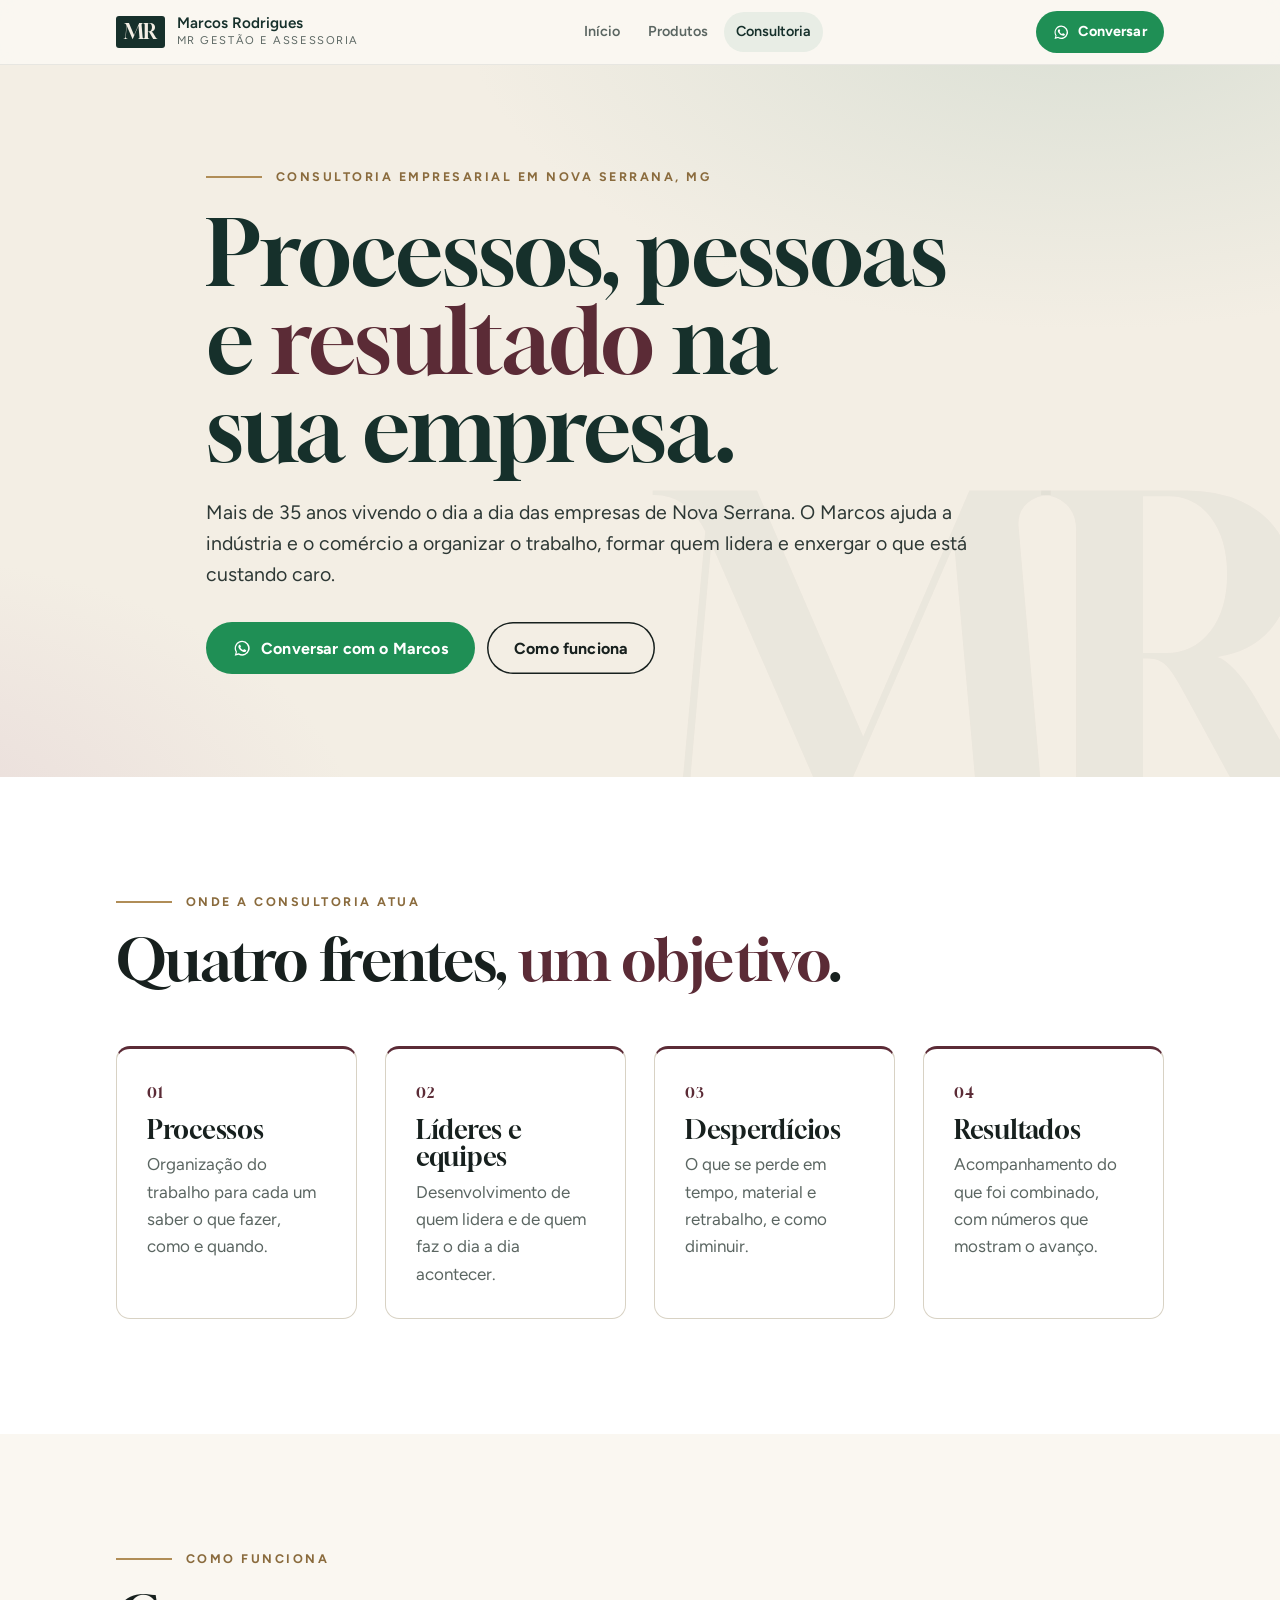
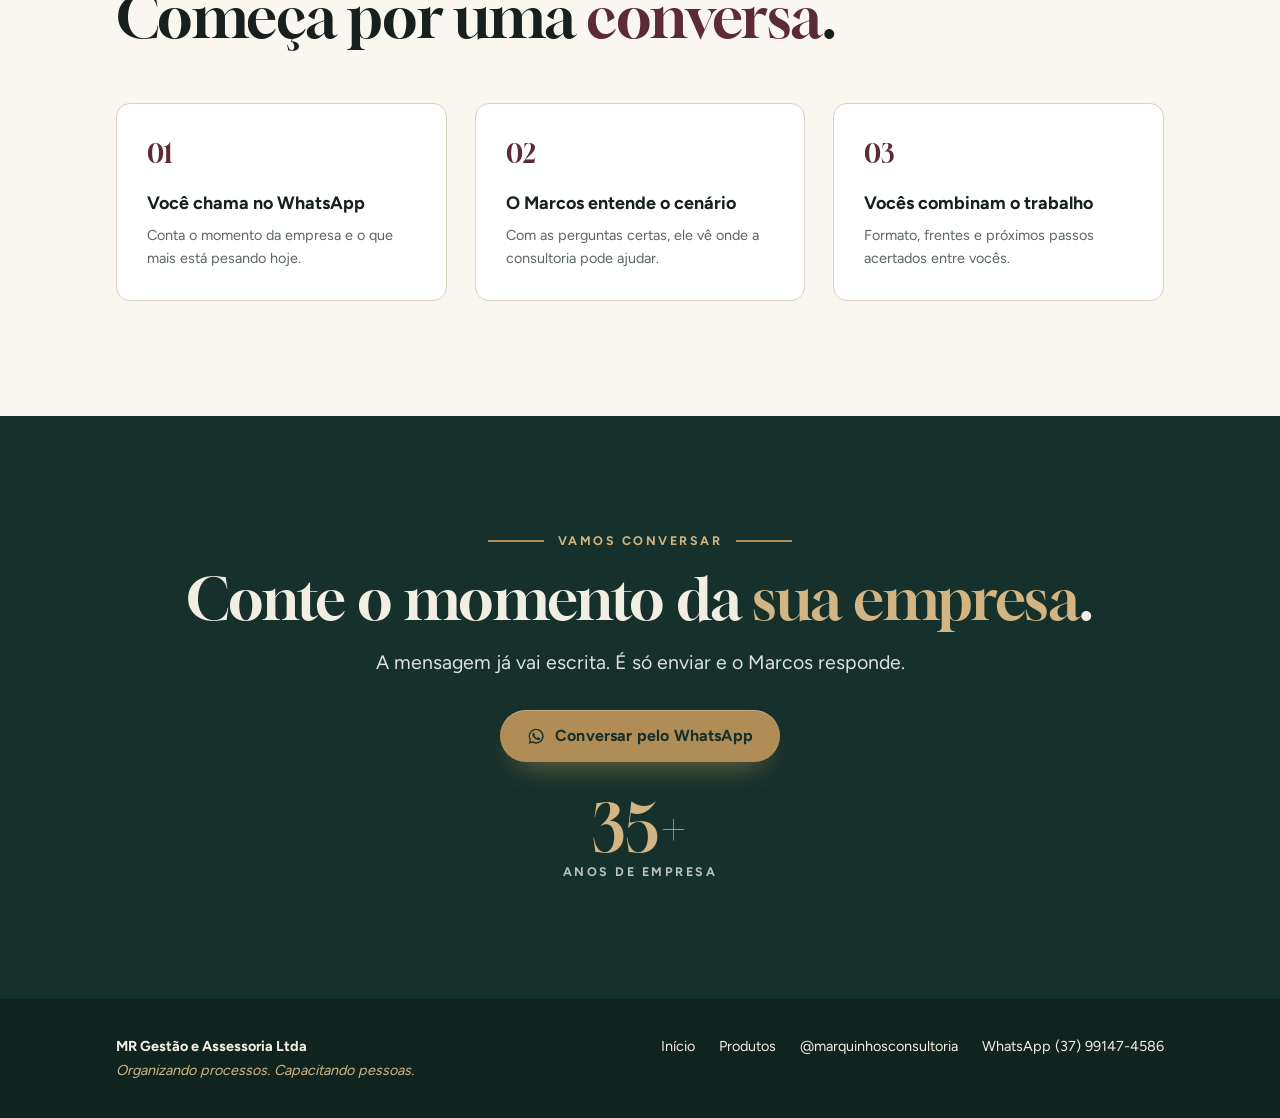
==== commit a06df408: "Google: palavra por página, canonical, JSON-LD da MR e da consultoria, sitemap, robots e 404 Co-Auth" ====
--- a/consultoria/index.html
+++ b/consultoria/index.html
@@ -3,7 +3,7 @@
 <head>
 <meta charset="utf-8">
 <meta name="viewport" content="width=device-width,initial-scale=1,viewport-fit=cover">
-<title>Consultoria para empresas · Marcos Rodrigues · Nova Serrana, MG</title>
+<title>Consultoria empresarial em Nova Serrana · Marcos Rodrigues</title>
 <meta name="description" content="Consultoria do Marcos Rodrigues para a indústria e o comércio: organização de processos, líderes e equipes, redução de desperdícios e acompanhamento de resultados. Mais de 35 anos em Nova Serrana.">
 <meta property="og:type" content="website">
 <meta property="og:site_name" content="Marcos Rodrigues · MR Gestão e Assessoria">
@@ -24,6 +24,7 @@
 <link rel="icon" href="/assets/icones/mr-32.png" type="image/png" sizes="32x32">
 <link rel="apple-touch-icon" href="/assets/icones/mr-180.png">
 <link rel="manifest" href="/site.webmanifest">
+<link rel="canonical" href="https://marcosconsultoria.com.br/consultoria/">
 <meta name="apple-mobile-web-app-title" content="Marcos MR">
 <meta name="application-name" content="Marcos MR">
 <link rel="preload" href="/assets/fontes/gloock-latin.woff2" as="font" type="font/woff2" crossorigin>
@@ -64,6 +65,48 @@
 .final .selo{display:inline-block;margin-top:34px;font-family:var(--f-display);font-size:4rem;line-height:1;color:var(--brass-lt)}
 .final .selo small{display:block;margin-top:6px;font-family:var(--f-body);font-size:var(--t-xs);font-weight:700;letter-spacing:.2em;text-transform:uppercase;color:var(--on-dark-muted)}
 </style>
+<script type="application/ld+json">
+{
+ "@context": "https://schema.org",
+ "@graph": [
+  {
+   "@type": "Service",
+   "@id": "https://marcosconsultoria.com.br/consultoria/#servico",
+   "name": "Consultoria empresarial",
+   "serviceType": "Consultoria de gestão",
+   "description": "Organização de processos, desenvolvimento de líderes e equipes, redução de desperdícios e acompanhamento de resultados para a indústria e o comércio.",
+   "url": "https://marcosconsultoria.com.br/consultoria/",
+   "provider": {
+    "@type": "ProfessionalService",
+    "@id": "https://marcosconsultoria.com.br/#mr",
+    "name": "MR Gestão e Assessoria",
+    "url": "https://marcosconsultoria.com.br/"
+   },
+   "areaServed": {
+    "@type": "City",
+    "name": "Nova Serrana"
+   }
+  },
+  {
+   "@type": "BreadcrumbList",
+   "itemListElement": [
+    {
+     "@type": "ListItem",
+     "position": 1,
+     "name": "Início",
+     "item": "https://marcosconsultoria.com.br/"
+    },
+    {
+     "@type": "ListItem",
+     "position": 2,
+     "name": "Consultoria",
+     "item": "https://marcosconsultoria.com.br/consultoria/"
+    }
+   ]
+  }
+ ]
+}
+</script>
 </head>
 <body>
 
@@ -94,7 +137,7 @@
 
   <section class="hero">
     <div class="wrap">
-      <p class="eyebrow reveal"><span class="rule"></span>Consultoria · Nova Serrana, MG</p>
+      <p class="eyebrow reveal"><span class="rule"></span>Consultoria empresarial em Nova Serrana, MG</p>
       <h1 class="reveal" style="--i:1">Processos, pessoas e <em>resultado</em> na sua empresa.</h1>
       <p class="lede reveal" style="--i:2">Mais de 35 anos vivendo o dia a dia das empresas de Nova Serrana. O Marcos ajuda a indústria e o comércio a organizar o trabalho, formar quem lidera e enxergar o que está custando caro.</p>
       <div class="acoes reveal" style="--i:3">
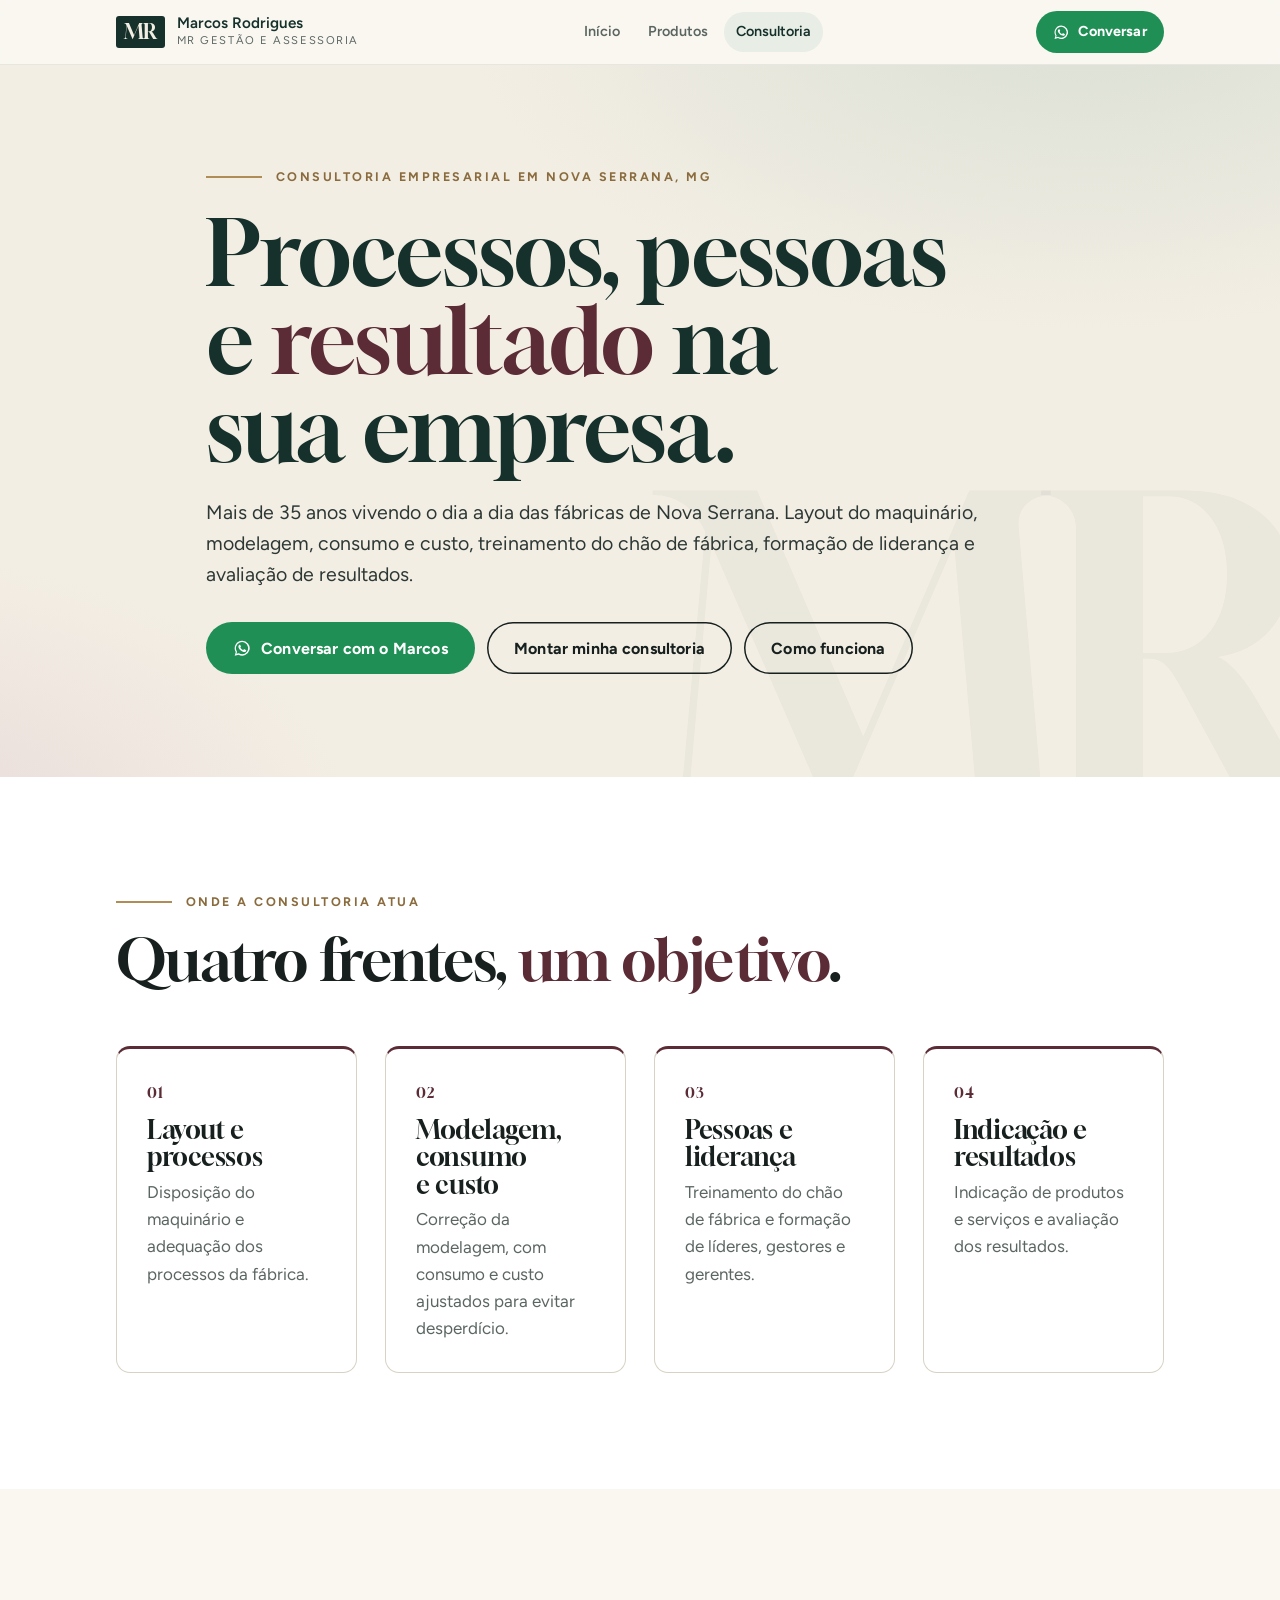
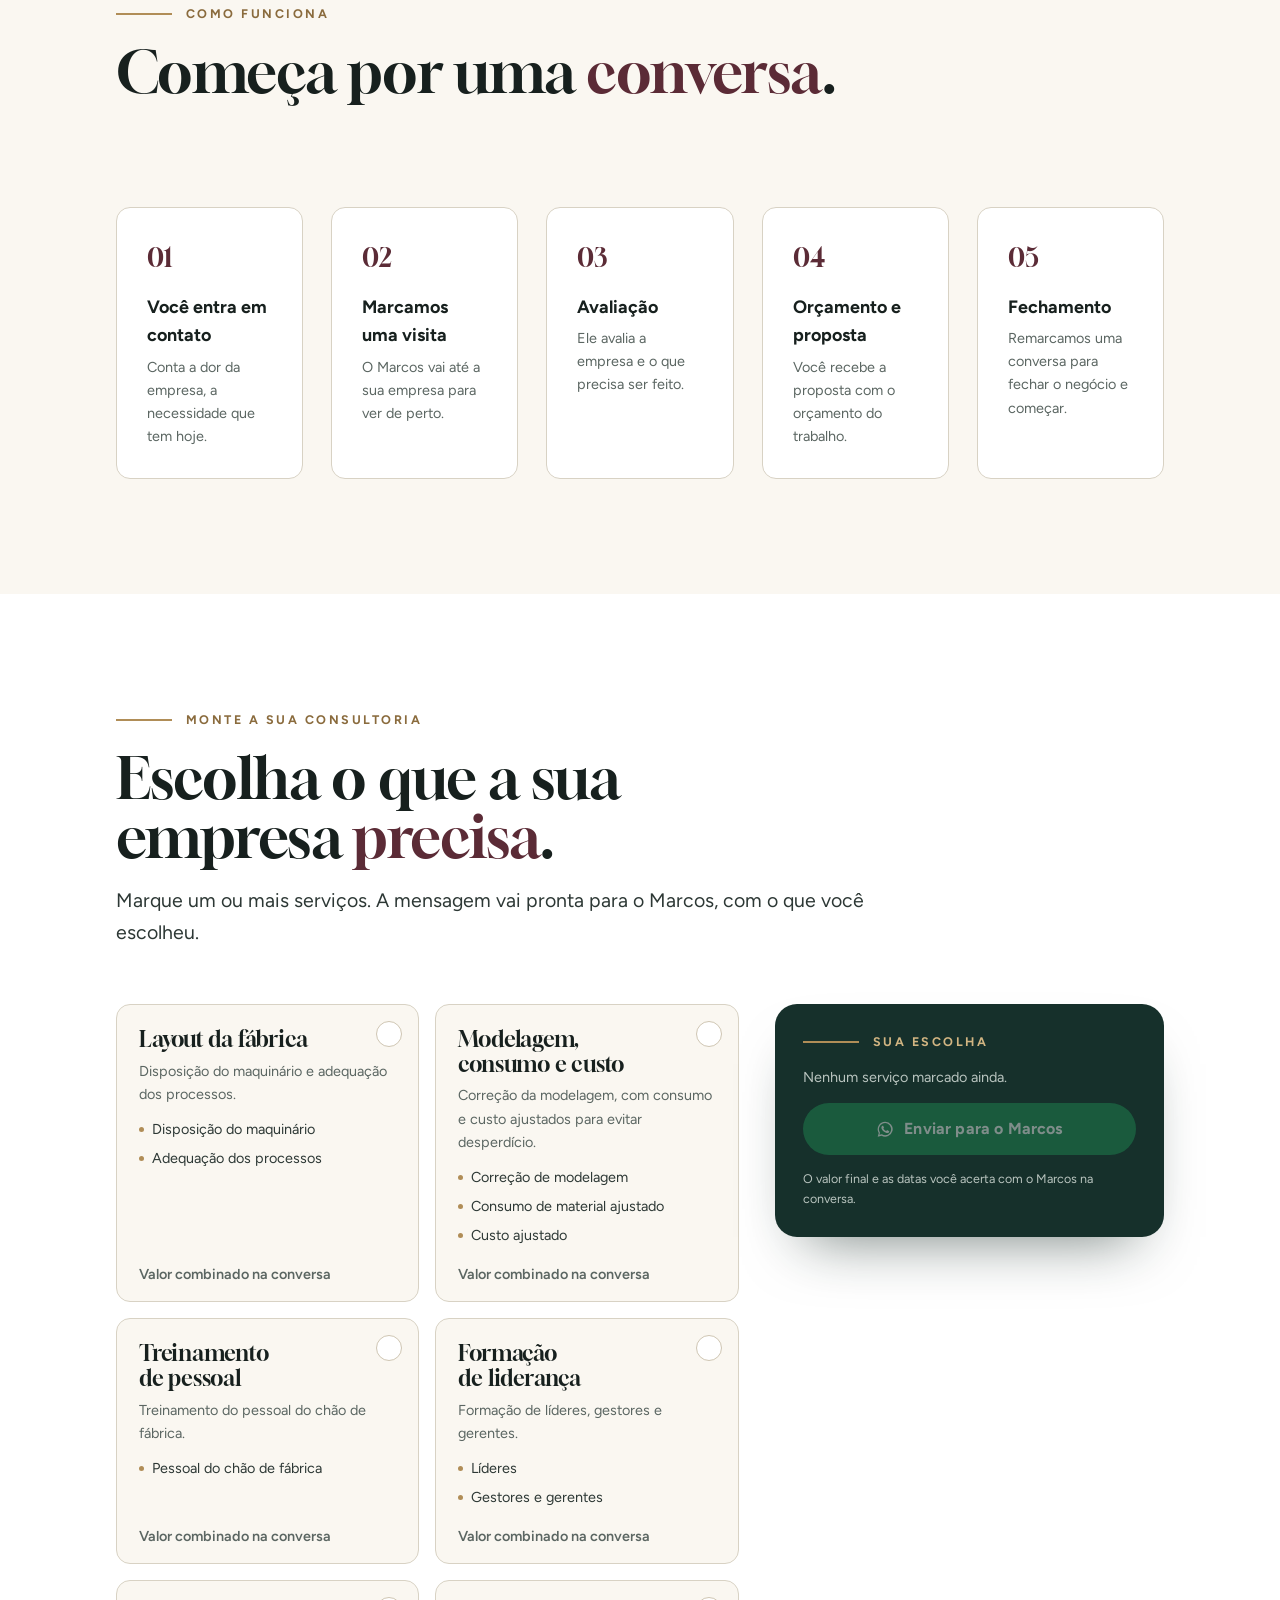
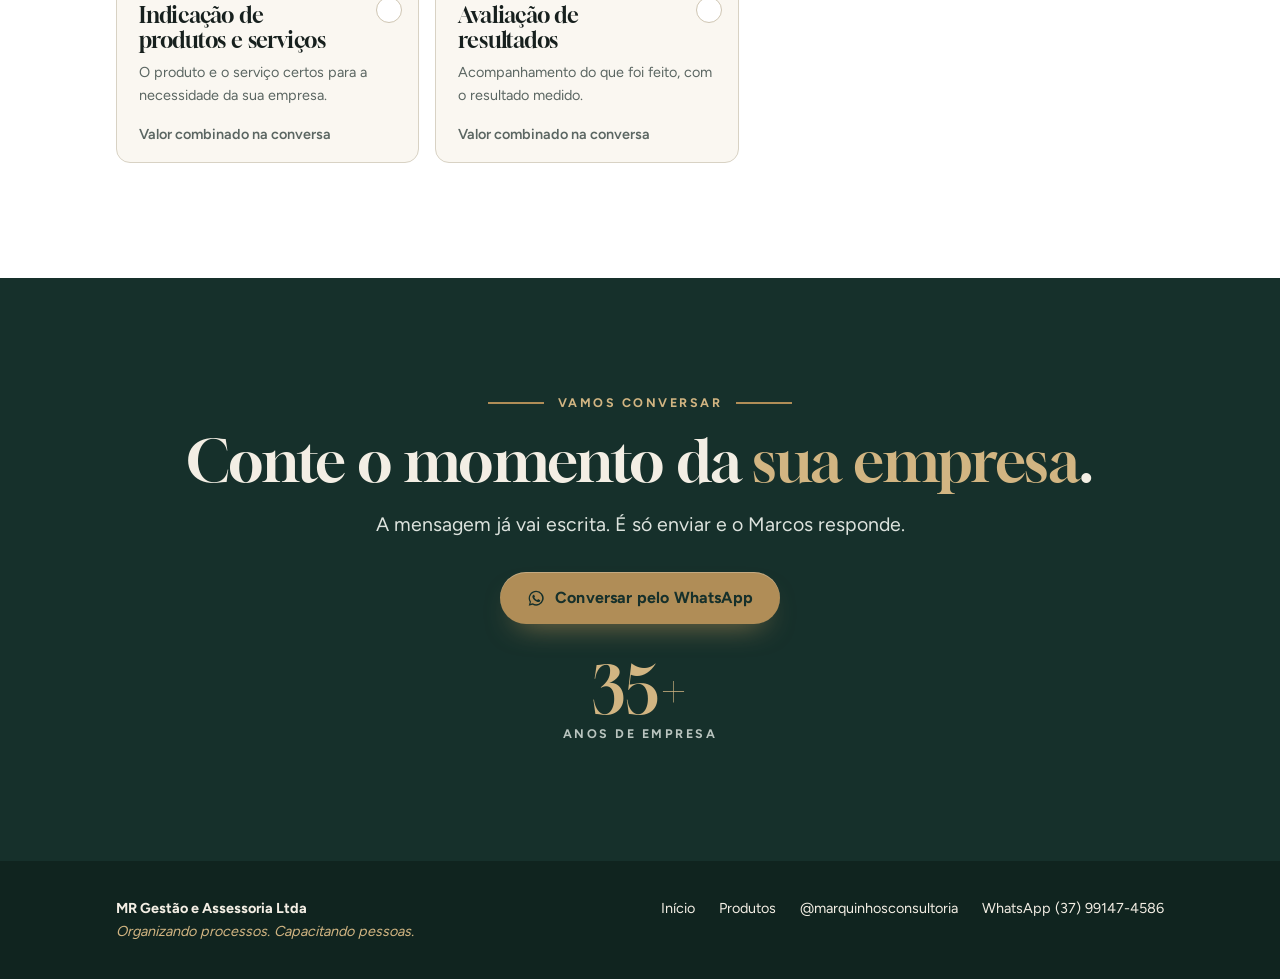
==== commit b0443fb7: "Conteúdo do Marcos: materiais para calçados no catálogo, serviços e passos da consultoria Co-Authore" ====
--- a/consultoria/index.html
+++ b/consultoria/index.html
@@ -4,13 +4,13 @@
 <meta charset="utf-8">
 <meta name="viewport" content="width=device-width,initial-scale=1,viewport-fit=cover">
 <title>Consultoria empresarial em Nova Serrana · Marcos Rodrigues</title>
-<meta name="description" content="Consultoria do Marcos Rodrigues para a indústria e o comércio: organização de processos, líderes e equipes, redução de desperdícios e acompanhamento de resultados. Mais de 35 anos em Nova Serrana.">
+<meta name="description" content="Consultoria do Marcos Rodrigues para fábricas de Nova Serrana: layout do maquinário, modelagem, consumo e custo, treinamento de pessoal, formação de liderança e avaliação de resultados. Mais de 35 anos de experiência.">
 <meta property="og:type" content="website">
 <meta property="og:site_name" content="Marcos Rodrigues · MR Gestão e Assessoria">
 <meta property="og:locale" content="pt_BR">
 <meta property="og:url" content="https://marcosconsultoria.com.br/consultoria/">
 <meta property="og:title" content="Consultoria com o Marcos Rodrigues">
-<meta property="og:description" content="Processos, pessoas e resultado, com quem vive o dia a dia das empresas de Nova Serrana há mais de 35 anos.">
+<meta property="og:description" content="Layout, modelagem, consumo e custo, treinamento e liderança, com quem vive o dia a dia das fábricas de Nova Serrana há mais de 35 anos.">
 <meta property="og:image" content="https://marcosconsultoria.com.br/assets/og-consultoria.png?v=1">
 <meta property="og:image:type" content="image/png">
 <meta property="og:image:width" content="1200">
@@ -18,7 +18,7 @@
 <meta property="og:image:alt" content="Consultoria do Marcos Rodrigues: processos, pessoas e resultado">
 <meta name="twitter:card" content="summary_large_image">
 <meta name="twitter:title" content="Consultoria com o Marcos Rodrigues">
-<meta name="twitter:description" content="Processos, pessoas e resultado, com quem vive o dia a dia das empresas de Nova Serrana há mais de 35 anos.">
+<meta name="twitter:description" content="Layout, modelagem, consumo e custo, treinamento e liderança, com quem vive o dia a dia das fábricas de Nova Serrana há mais de 35 anos.">
 <meta name="twitter:image" content="https://marcosconsultoria.com.br/assets/og-consultoria.png?v=1">
 <meta name="theme-color" content="#FAF7F1">
 <link rel="icon" href="/assets/icones/mr-32.png" type="image/png" sizes="32x32">
@@ -50,12 +50,13 @@
 .recebe li::before{content:"";flex:none;width:22px;height:22px;margin-top:2px;border-radius:50%;background:var(--sage) url("data:image/svg+xml,%3Csvg xmlns='http://www.w3.org/2000/svg' viewBox='0 0 24 24' fill='none' stroke='%2316302B' stroke-width='3' stroke-linecap='round' stroke-linejoin='round'%3E%3Cpath d='M6 12l4 4 8-8'/%3E%3C/svg%3E") center/13px no-repeat}
 .recebe b{display:block}
 .recebe span{display:block;margin-top:2px;color:var(--muted);font-size:var(--t-sm)}
-.passos{counter-reset:p;display:grid;grid-template-columns:repeat(3,minmax(0,1fr));gap:clamp(16px,2.4vw,28px);margin:0;padding:0;list-style:none}
+.passos{counter-reset:p;display:grid;grid-template-columns:repeat(5,minmax(0,1fr));gap:clamp(16px,2.4vw,28px);margin:0;padding:0;list-style:none}
 .passos li{counter-increment:p;padding:clamp(22px,3vw,30px);border-radius:var(--r-md);background:var(--white);border:1px solid var(--line)}
 .passos li::before{content:"0" counter(p);display:block;margin-bottom:14px;font-family:var(--f-display);font-size:1.6rem;color:var(--wine)}
 .passos b{display:block;font-size:var(--t-lg)}
 .passos p{margin-top:6px;color:var(--muted);font-size:var(--t-sm)}
-@media (max-width:860px){.passos{grid-template-columns:1fr}}
+@media (max-width:1000px){.passos{grid-template-columns:repeat(2,minmax(0,1fr))}}
+@media (max-width:560px){.passos{grid-template-columns:1fr}}
 .depo blockquote{margin:0;font-family:var(--f-display);font-size:1.3rem;line-height:1.35;color:var(--pine)}
 .depo cite{display:block;margin-top:14px;font-style:normal;font-size:var(--t-sm);color:var(--muted)}
 .final{text-align:center}
@@ -74,7 +75,7 @@
    "@id": "https://marcosconsultoria.com.br/consultoria/#servico",
    "name": "Consultoria empresarial",
    "serviceType": "Consultoria de gestão",
-   "description": "Organização de processos, desenvolvimento de líderes e equipes, redução de desperdícios e acompanhamento de resultados para a indústria e o comércio.",
+   "description": "Layout de fábrica (disposição do maquinário e adequação dos processos), correção de modelagem, consumo e custo, treinamento de pessoal, formação de liderança, indicação de produtos e serviços e avaliação de resultados.",
    "url": "https://marcosconsultoria.com.br/consultoria/",
    "provider": {
     "@type": "ProfessionalService",
@@ -139,7 +140,7 @@
     <div class="wrap">
       <p class="eyebrow reveal"><span class="rule"></span>Consultoria empresarial em Nova Serrana, MG</p>
       <h1 class="reveal" style="--i:1">Processos, pessoas e <em>resultado</em> na sua empresa.</h1>
-      <p class="lede reveal" style="--i:2">Mais de 35 anos vivendo o dia a dia das empresas de Nova Serrana. O Marcos ajuda a indústria e o comércio a organizar o trabalho, formar quem lidera e enxergar o que está custando caro.</p>
+      <p class="lede reveal" style="--i:2">Mais de 35 anos vivendo o dia a dia das fábricas de Nova Serrana. Layout do maquinário, modelagem, consumo e custo, treinamento do chão de fábrica, formação de liderança e avaliação de resultados.</p>
       <div class="acoes reveal" style="--i:3">
         <a class="btn btn--wa" data-wa="Olá, Marcos! Quero conversar sobre uma consultoria para a minha empresa." href="https://wa.me/5537991474586"><svg aria-hidden="true"><use href="#i-wa"/></svg>Conversar com o Marcos</a>
         <a class="btn btn--ghost" href="#pacotes" data-so-com-pacotes hidden>Montar minha consultoria</a>
@@ -155,10 +156,10 @@
         <h2 class="reveal" style="--i:1">Quatro frentes, <span class="accent">um objetivo</span>.</h2>
       </div>
       <div class="grid areas">
-        <article class="card card--top reveal"><span class="num">01</span><h3 style="margin-top:10px">Processos</h3><p class="muted">Organização do trabalho para cada um saber o que fazer, como e quando.</p></article>
-        <article class="card card--top reveal" style="--i:1"><span class="num">02</span><h3 style="margin-top:10px">Líderes e equipes</h3><p class="muted">Desenvolvimento de quem lidera e de quem faz o dia a dia acontecer.</p></article>
-        <article class="card card--top reveal" style="--i:2"><span class="num">03</span><h3 style="margin-top:10px">Desperdícios</h3><p class="muted">O que se perde em tempo, material e retrabalho, e como diminuir.</p></article>
-        <article class="card card--top reveal" style="--i:3"><span class="num">04</span><h3 style="margin-top:10px">Resultados</h3><p class="muted">Acompanhamento do que foi combinado, com números que mostram o avanço.</p></article>
+        <article class="card card--top reveal"><span class="num">01</span><h3 style="margin-top:10px">Layout e processos</h3><p class="muted">Disposição do maquinário e adequação dos processos da fábrica.</p></article>
+        <article class="card card--top reveal" style="--i:1"><span class="num">02</span><h3 style="margin-top:10px">Modelagem, consumo e custo</h3><p class="muted">Correção da modelagem, com consumo e custo ajustados para evitar desperdício.</p></article>
+        <article class="card card--top reveal" style="--i:2"><span class="num">03</span><h3 style="margin-top:10px">Pessoas e liderança</h3><p class="muted">Treinamento do chão de fábrica e formação de líderes, gestores e gerentes.</p></article>
+        <article class="card card--top reveal" style="--i:3"><span class="num">04</span><h3 style="margin-top:10px">Indicação e resultados</h3><p class="muted">Indicação de produtos e serviços e avaliação dos resultados.</p></article>
       </div>
     </div>
   </section>
@@ -186,11 +187,14 @@
       <div class="sec-head">
         <p class="eyebrow reveal"><span class="rule"></span>Como funciona</p>
         <h2 class="reveal" style="--i:1">Começa por uma <span class="accent">conversa</span>.</h2>
+        <p class="lede reveal" style="--i:2">Para atender bem, a consultoria segue estes passos antes de fechar o negócio.</p>
       </div>
       <ol class="passos">
-        <li class="reveal"><b>Você chama no WhatsApp</b><p>Conta o momento da empresa e o que mais está pesando hoje.</p></li>
-        <li class="reveal" style="--i:1"><b>O Marcos entende o cenário</b><p>Com as perguntas certas, ele vê onde a consultoria pode ajudar.</p></li>
-        <li class="reveal" style="--i:2"><b>Vocês combinam o trabalho</b><p>Formato, frentes e próximos passos acertados entre vocês.</p></li>
+        <li class="reveal"><b>Você entra em contato</b><p>Conta a dor da empresa, a necessidade que tem hoje.</p></li>
+        <li class="reveal" style="--i:1"><b>Marcamos uma visita</b><p>O Marcos vai até a sua empresa para ver de perto.</p></li>
+        <li class="reveal" style="--i:2"><b>Avaliação</b><p>Ele avalia a empresa e o que precisa ser feito.</p></li>
+        <li class="reveal" style="--i:3"><b>Orçamento e proposta</b><p>Você recebe a proposta com o orçamento do trabalho.</p></li>
+        <li class="reveal" style="--i:4"><b>Fechamento</b><p>Remarcamos uma conversa para fechar o negócio e começar.</p></li>
       </ol>
     </div>
   </section>
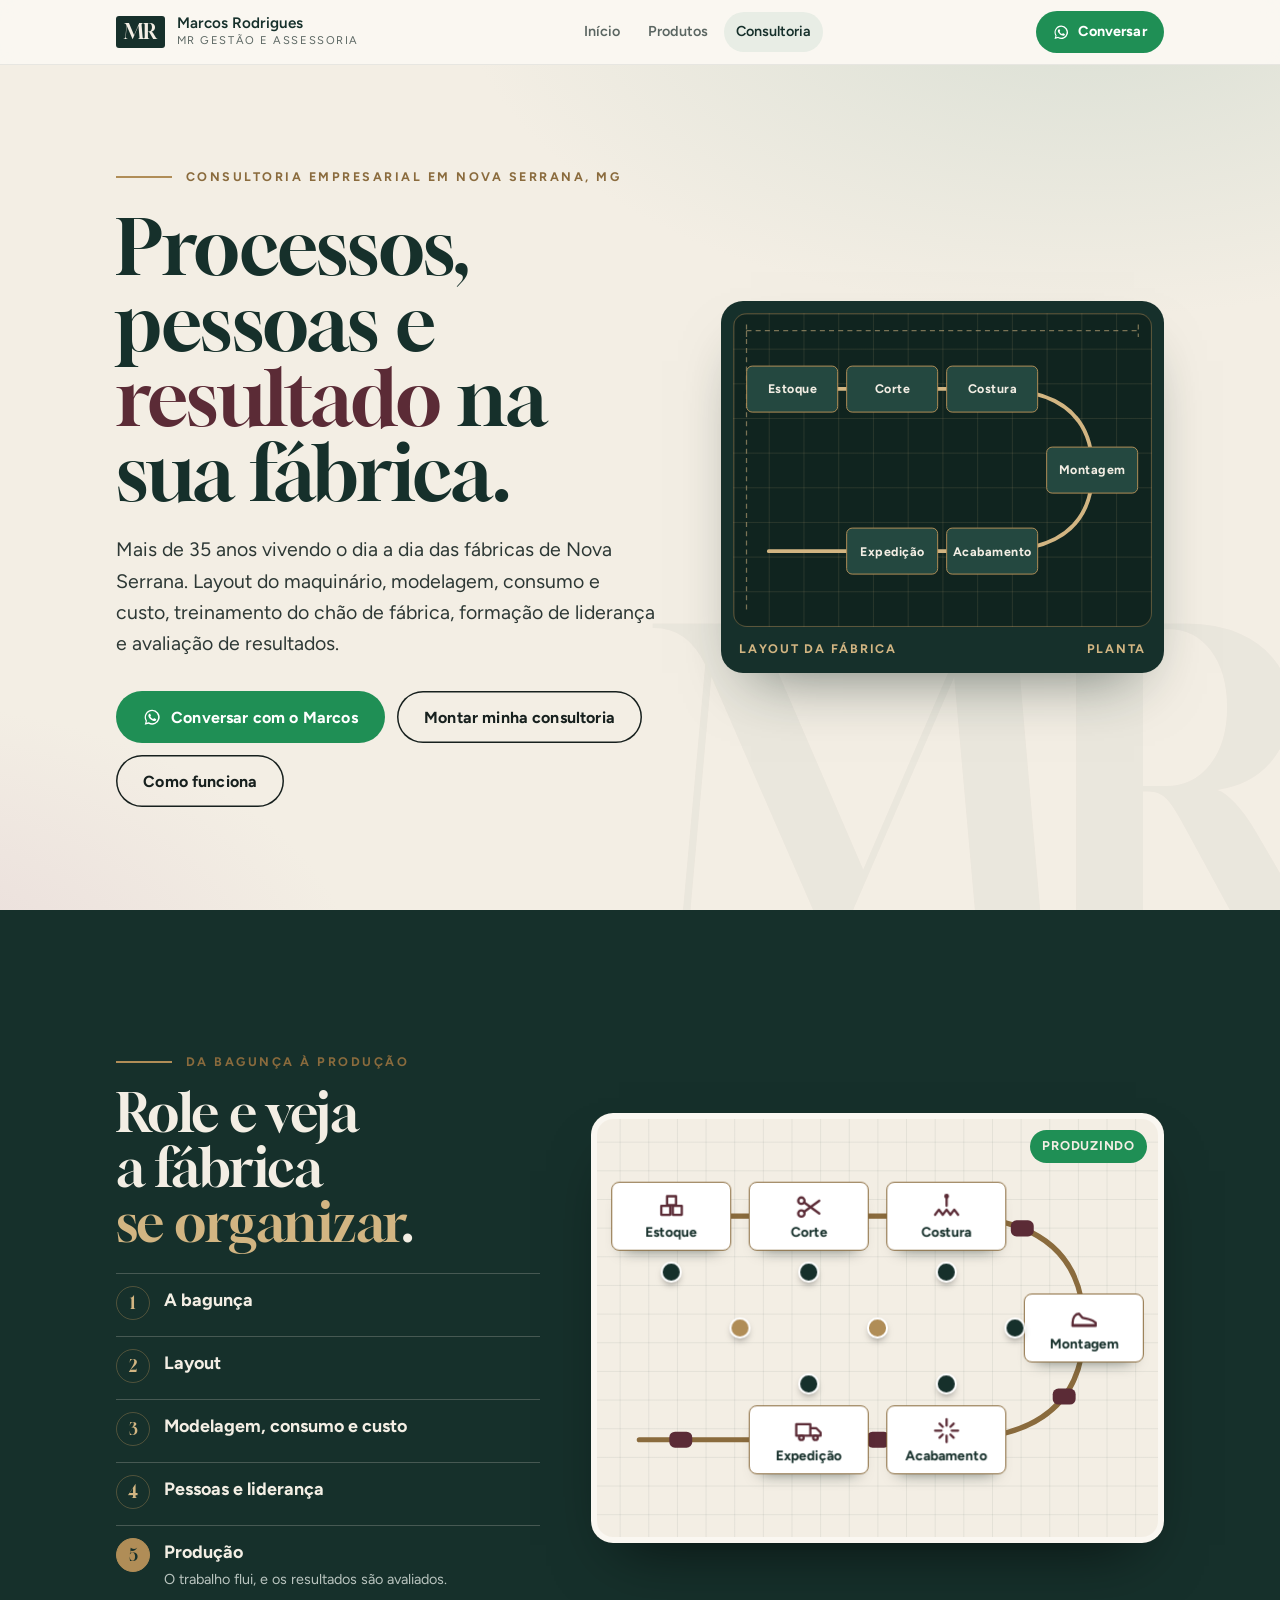
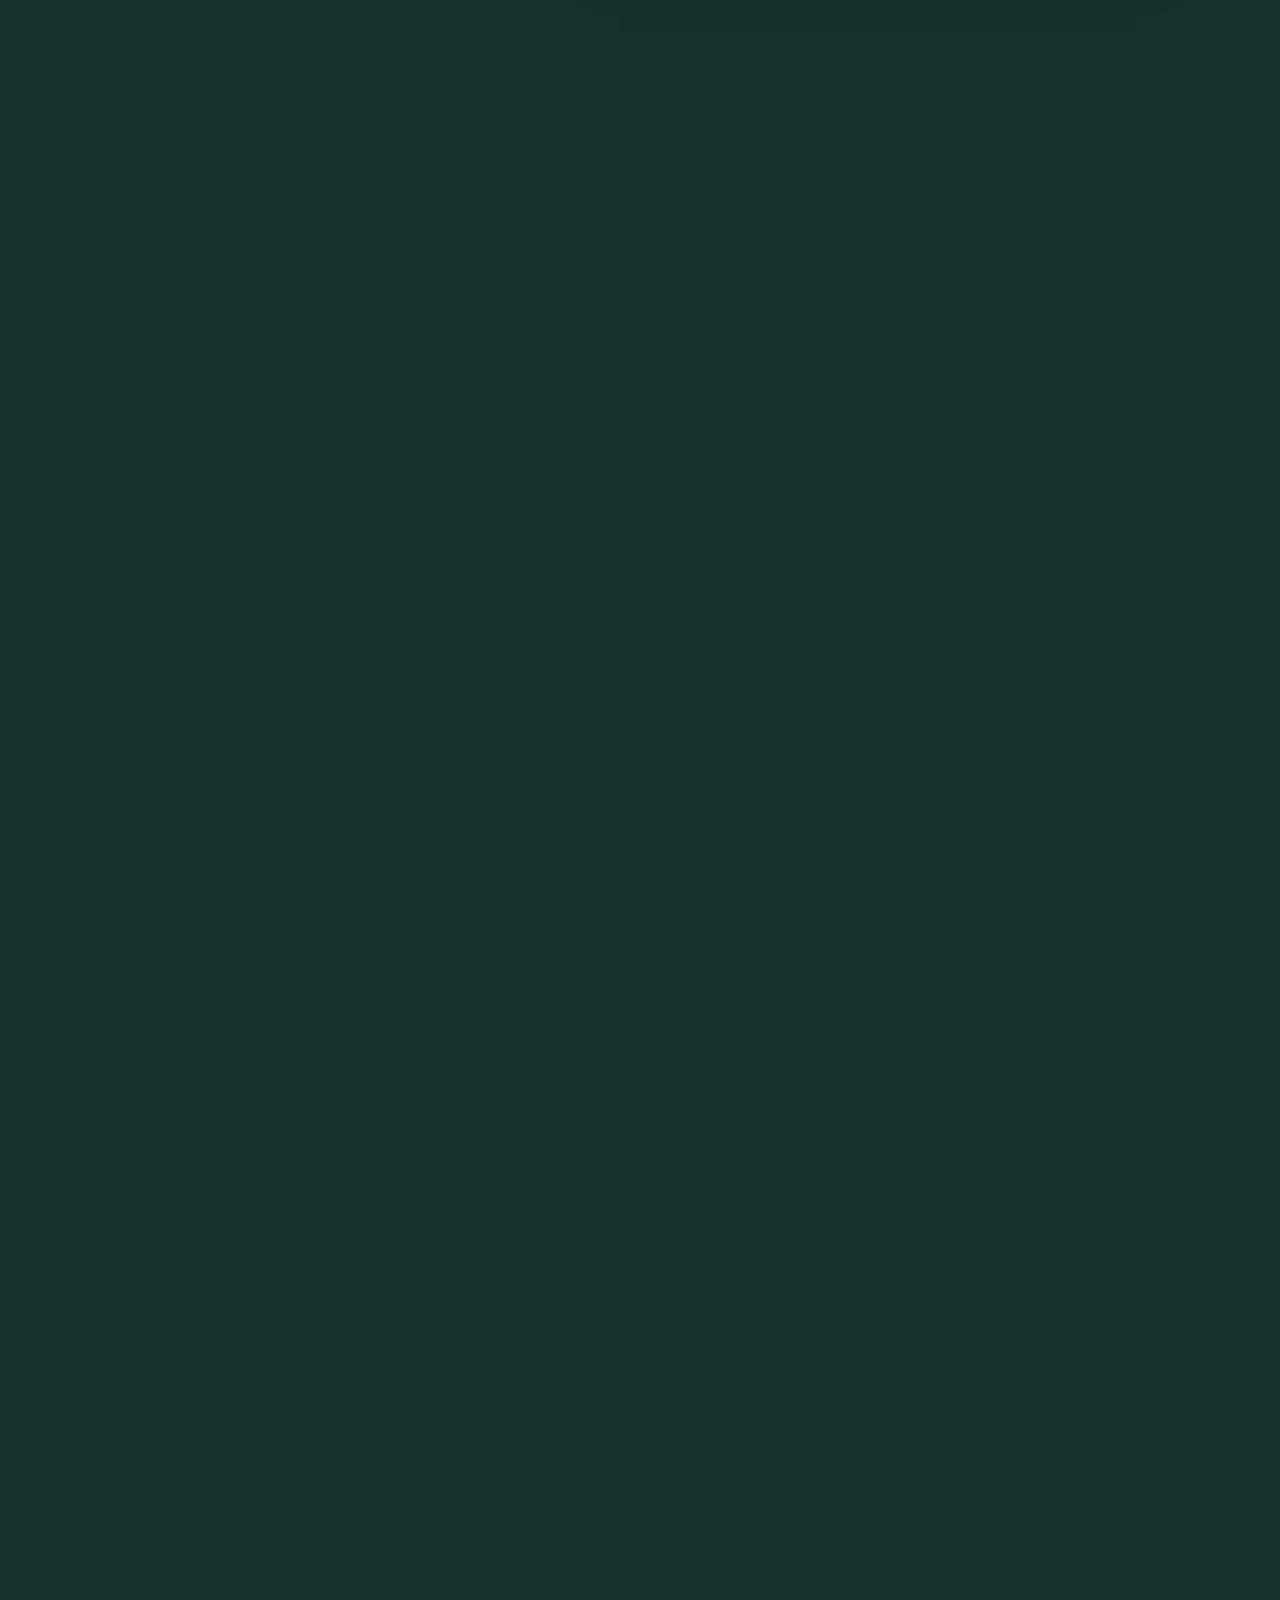
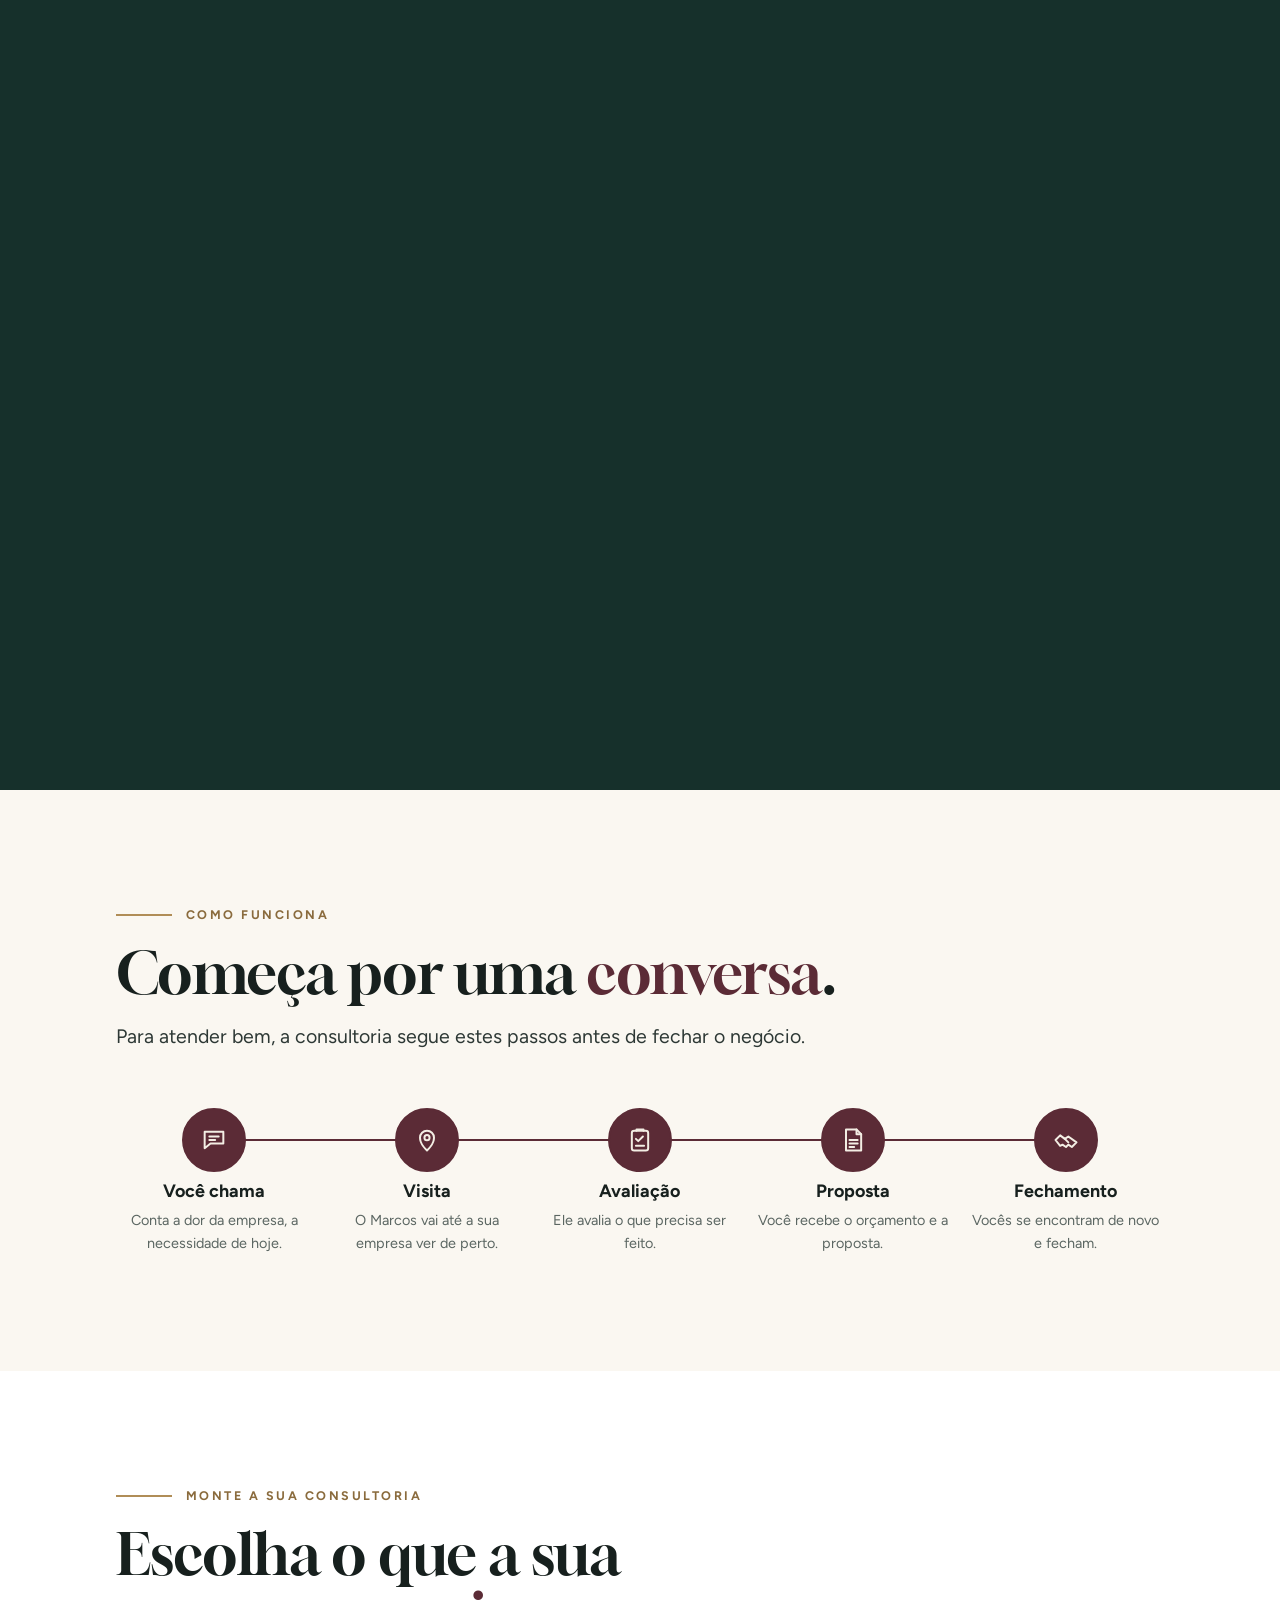
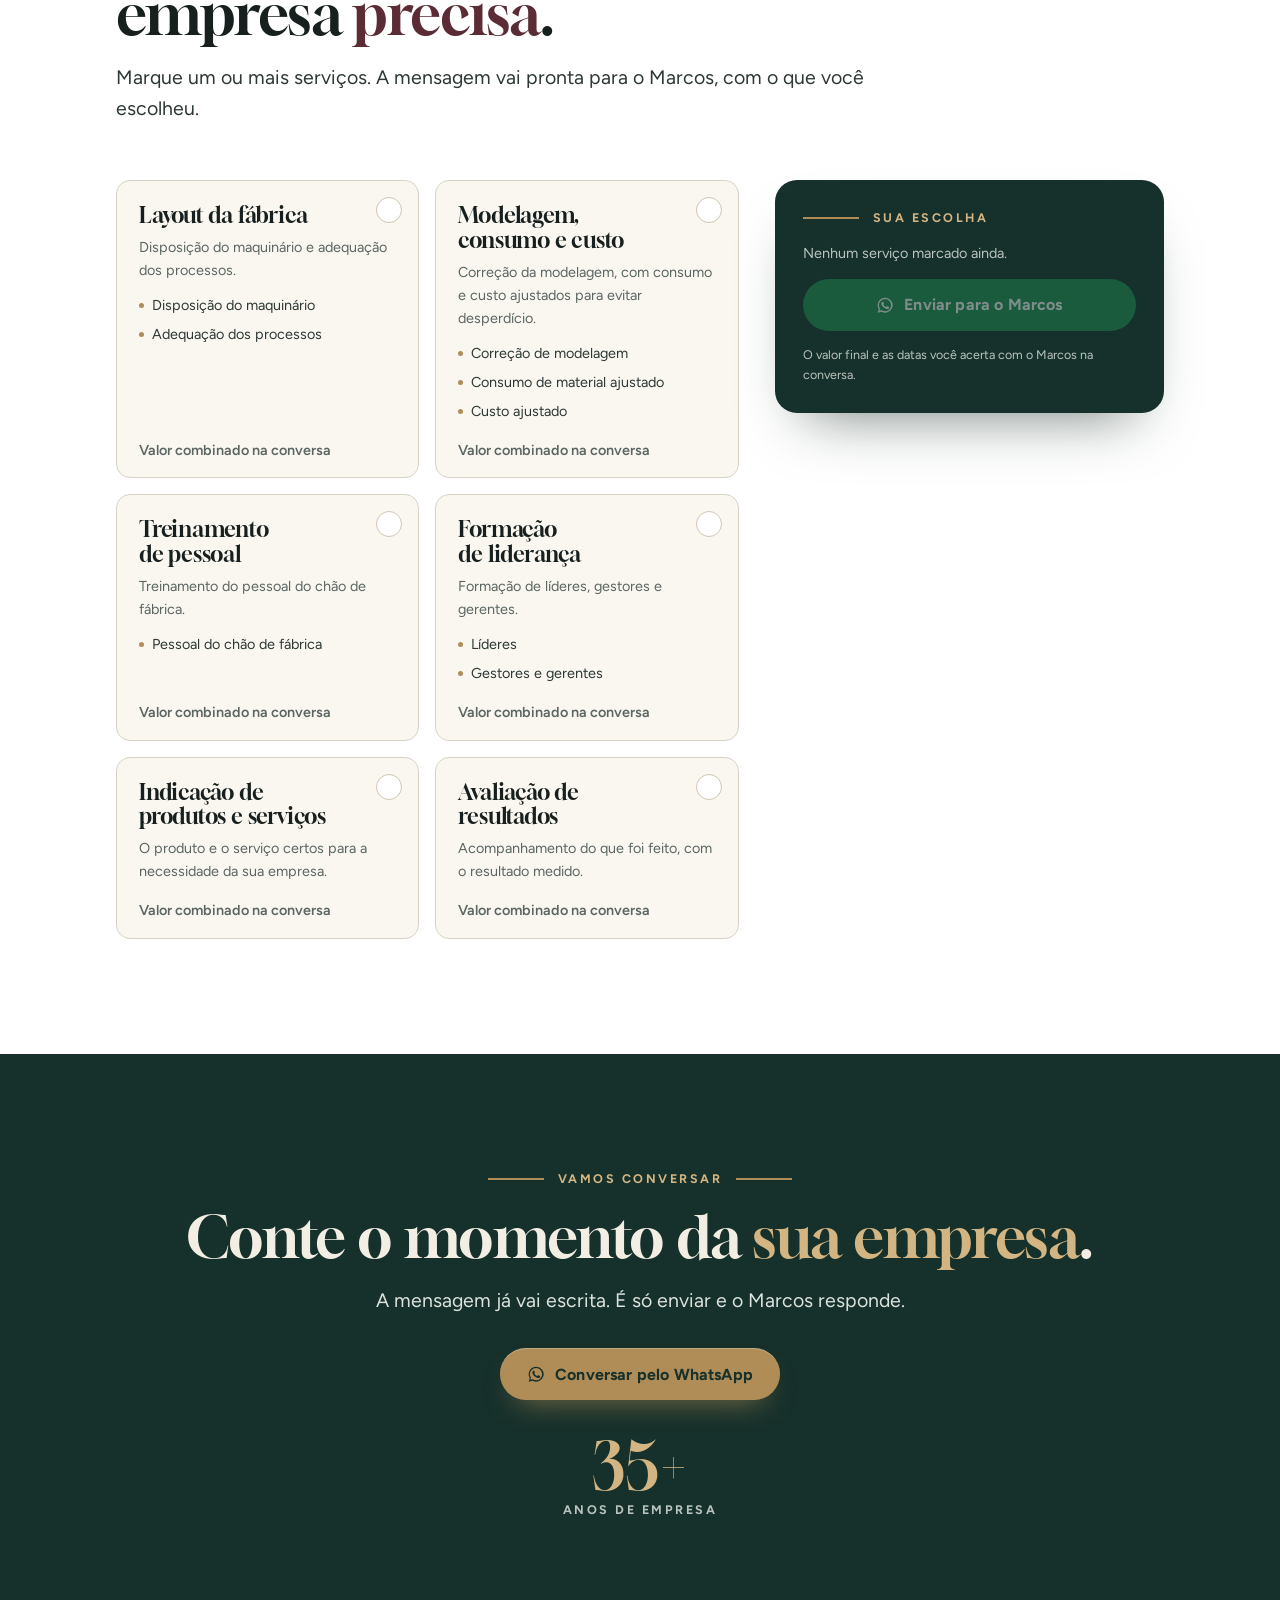
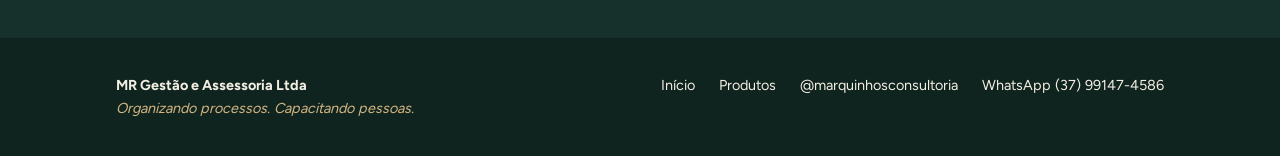
==== commit 099f06d7: "Fase visual: amostras de material, planta que se monta, cena da bagunça à produção, catálogo por lin" ====
--- a/consultoria/index.html
+++ b/consultoria/index.html
@@ -30,33 +30,27 @@
 <link rel="preload" href="/assets/fontes/gloock-latin.woff2" as="font" type="font/woff2" crossorigin>
 <link rel="preload" href="/assets/fontes/figtree-latin.woff2" as="font" type="font/woff2" crossorigin>
 <link rel="stylesheet" href="/assets/fontes/fontes.css?v=1">
-<link rel="stylesheet" href="/assets/mr.css?v=6">
+<link rel="stylesheet" href="/assets/mr.css?v=7">
 <script>document.documentElement.classList.add("js")</script>
 <style>
 /* Consultoria (24/10/2026): a página que a pessoa vê antes de ir para o WhatsApp.
    Os blocos com data-rascunho só aparecem com ?rascunho no endereço; ao preencher um, tire o data-rascunho. */
 .hero{position:relative;overflow:hidden;padding-block:clamp(48px,8vw,104px);background:radial-gradient(900px 480px at 85% -10%,rgba(214,221,210,.9),transparent 70%),radial-gradient(700px 420px at -10% 110%,rgba(226,207,211,.65),transparent 70%),var(--cream)}
 .hero::after{content:"MR";position:absolute;right:-.06em;bottom:-.22em;font-family:var(--f-display);font-size:clamp(14rem,34vw,30rem);line-height:1;letter-spacing:-.06em;color:rgba(22,48,43,.035);pointer-events:none;transform:translateY(calc(var(--rola,0) * 60px))}
-.hero .wrap{position:relative;z-index:1;max-width:980px}
-.hero h1{margin-top:22px;font-size:clamp(2.9rem,8vw,5.6rem);line-height:.98;color:var(--pine)}
+.hero .wrap{position:relative;z-index:1;display:grid;grid-template-columns:minmax(0,1.1fr) minmax(0,.9fr);gap:clamp(28px,5vw,64px);align-items:center}
+.hero-planta{padding:12px;border-radius:var(--r-lg);background:var(--pine);box-shadow:var(--sh-2)}
+.hero-planta p{display:flex;justify-content:space-between;gap:10px;padding:12px 6px 2px;font-size:var(--t-xs);font-weight:700;letter-spacing:.14em;text-transform:uppercase;color:var(--brass-lt)}
+@media (max-width:860px){.hero .wrap{grid-template-columns:1fr}}
+.hero h1{margin-top:22px;font-size:clamp(2.6rem,6.4vw,4.8rem);line-height:.98;color:var(--pine)}
 .hero h1 em{font-style:normal;color:var(--wine)}
 .hero .lede{margin-top:24px}
+@media (max-width:640px){.hero{padding-block:28px 40px}.hero h1{font-size:2.5rem}.hero .lede{font-size:1rem;margin-top:16px}.acoes{gap:8px;margin-top:22px}.acoes .btn{min-height:46px;padding:.7em 1.2em;font-size:var(--t-sm)}.acoes a[href="#como"]{display:none}}
 .acoes{display:flex;flex-wrap:wrap;gap:12px;margin-top:32px}
-.areas{grid-template-columns:repeat(4,minmax(0,1fr))}
-@media (max-width:1000px){.areas{grid-template-columns:repeat(2,minmax(0,1fr))}}
-@media (max-width:560px){.areas{grid-template-columns:1fr}}
 .recebe{display:grid;gap:14px;margin:0;padding:0;list-style:none}
 .recebe li{display:flex;gap:16px;align-items:flex-start;padding:20px 22px;border-radius:var(--r-md);background:var(--white);border:1px solid var(--line)}
 .recebe li::before{content:"";flex:none;width:22px;height:22px;margin-top:2px;border-radius:50%;background:var(--sage) url("data:image/svg+xml,%3Csvg xmlns='http://www.w3.org/2000/svg' viewBox='0 0 24 24' fill='none' stroke='%2316302B' stroke-width='3' stroke-linecap='round' stroke-linejoin='round'%3E%3Cpath d='M6 12l4 4 8-8'/%3E%3C/svg%3E") center/13px no-repeat}
 .recebe b{display:block}
 .recebe span{display:block;margin-top:2px;color:var(--muted);font-size:var(--t-sm)}
-.passos{counter-reset:p;display:grid;grid-template-columns:repeat(5,minmax(0,1fr));gap:clamp(16px,2.4vw,28px);margin:0;padding:0;list-style:none}
-.passos li{counter-increment:p;padding:clamp(22px,3vw,30px);border-radius:var(--r-md);background:var(--white);border:1px solid var(--line)}
-.passos li::before{content:"0" counter(p);display:block;margin-bottom:14px;font-family:var(--f-display);font-size:1.6rem;color:var(--wine)}
-.passos b{display:block;font-size:var(--t-lg)}
-.passos p{margin-top:6px;color:var(--muted);font-size:var(--t-sm)}
-@media (max-width:1000px){.passos{grid-template-columns:repeat(2,minmax(0,1fr))}}
-@media (max-width:560px){.passos{grid-template-columns:1fr}}
 .depo blockquote{margin:0;font-family:var(--f-display);font-size:1.3rem;line-height:1.35;color:var(--pine)}
 .depo cite{display:block;margin-top:14px;font-style:normal;font-size:var(--t-sm);color:var(--muted)}
 .final{text-align:center}
@@ -138,29 +132,39 @@
 
   <section class="hero">
     <div class="wrap">
+      <div>
       <p class="eyebrow reveal"><span class="rule"></span>Consultoria empresarial em Nova Serrana, MG</p>
-      <h1 class="reveal" style="--i:1">Processos, pessoas e <em>resultado</em> na sua empresa.</h1>
+      <h1 class="reveal" style="--i:1">Processos, pessoas e <em>resultado</em> na sua fábrica.</h1>
       <p class="lede reveal" style="--i:2">Mais de 35 anos vivendo o dia a dia das fábricas de Nova Serrana. Layout do maquinário, modelagem, consumo e custo, treinamento do chão de fábrica, formação de liderança e avaliação de resultados.</p>
       <div class="acoes reveal" style="--i:3">
         <a class="btn btn--wa" data-wa="Olá, Marcos! Quero conversar sobre uma consultoria para a minha empresa." href="https://wa.me/5537991474586"><svg aria-hidden="true"><use href="#i-wa"/></svg>Conversar com o Marcos</a>
         <a class="btn btn--ghost" href="#pacotes" data-so-com-pacotes hidden>Montar minha consultoria</a>
         <a class="btn btn--ghost" href="#como">Como funciona</a>
       </div>
-    </div>
-  </section>
-
-  <section class="section section--white">
-    <div class="wrap">
-      <div class="sec-head">
-        <p class="eyebrow reveal"><span class="rule"></span>Onde a consultoria atua</p>
-        <h2 class="reveal" style="--i:1">Quatro frentes, <span class="accent">um objetivo</span>.</h2>
-      </div>
-      <div class="grid areas">
-        <article class="card card--top reveal"><span class="num">01</span><h3 style="margin-top:10px">Layout e processos</h3><p class="muted">Disposição do maquinário e adequação dos processos da fábrica.</p></article>
-        <article class="card card--top reveal" style="--i:1"><span class="num">02</span><h3 style="margin-top:10px">Modelagem, consumo e custo</h3><p class="muted">Correção da modelagem, com consumo e custo ajustados para evitar desperdício.</p></article>
-        <article class="card card--top reveal" style="--i:2"><span class="num">03</span><h3 style="margin-top:10px">Pessoas e liderança</h3><p class="muted">Treinamento do chão de fábrica e formação de líderes, gestores e gerentes.</p></article>
-        <article class="card card--top reveal" style="--i:3"><span class="num">04</span><h3 style="margin-top:10px">Indicação e resultados</h3><p class="muted">Indicação de produtos e serviços e avaliação dos resultados.</p></article>
-      </div>
+      </div>
+      <figure class="hero-planta reveal" style="--i:2;margin:0">
+        <div class="planta" aria-hidden="true"><svg viewBox="0 0 100 75" preserveAspectRatio="none"><path class="pl-cota" d="M3 4H97M3 2.5V5.5M97 2.5V5.5M3 71V4"/><path class="pl-fluxo" pathLength="1" d="M14 18H62Q86 18 86 37.5T62 57H8"/><rect class="pl-par" x="-1.8" y="-1.2" width="3.6" height="2.4" rx=".8" opacity="0"><animate attributeName="opacity" values="0;0;1;1;0" keyTimes="0;.55;.6;.88;.92" dur="7s" repeatCount="indefinite"/><animateMotion dur="7s" repeatCount="indefinite" keyPoints="0;0;1;1" keyTimes="0;.58;.9;1" calcMode="linear" path="M14 18H62Q86 18 86 37.5T62 57H8"/></rect></svg><i class="pl-m" style="--x:14;--y:24;--dx:60%;--dy:80%;--rr:-25deg;--i:0">Estoque</i><i class="pl-m" style="--x:38;--y:24;--dx:-60%;--dy:120%;--rr:-15deg;--i:1">Corte</i><i class="pl-m" style="--x:62;--y:24;--dx:40%;--dy:-80%;--rr:25deg;--i:2">Costura</i><i class="pl-m" style="--x:86;--y:50;--dx:60%;--dy:-120%;--rr:-25deg;--i:3">Montagem</i><i class="pl-m" style="--x:62;--y:76;--dx:40%;--dy:80%;--rr:15deg;--i:4">Acabamento</i><i class="pl-m" style="--x:38;--y:76;--dx:60%;--dy:120%;--rr:-25deg;--i:5">Expedição</i></div>
+        <p><span>Layout da fábrica</span><span>Planta</span></p>
+      </figure>
+    </div>
+  </section>
+
+  <!-- Momento-assinatura: a fábrica sai da bagunça e vira produção conforme a pessoa rola (assets/cena.js). -->
+  <section class="cena" data-cena aria-labelledby="cena-t">
+    <div class="wrap cena-fixa">
+      <div>
+        <p class="eyebrow"><span class="rule"></span>Da bagunça à produção</p>
+        <h2 id="cena-t" style="margin-top:14px">Role e veja a fábrica <em>se organizar</em>.</h2>
+        <div class="cena-pontos" aria-hidden="true"><i></i><i></i><i></i><i></i><i></i></div>
+        <ol class="passos-cena">
+          <li data-n="1"><b>A bagunça</b><span>Máquinas fora de lugar, material indo e voltando e retalho no chão.</span></li>
+          <li data-n="2"><b>Layout</b><span>Disposição do maquinário e adequação dos processos, na ordem da produção.</span></li>
+          <li data-n="3"><b>Modelagem, consumo e custo</b><span>Modelagem corrigida, consumo e custo ajustados para evitar o desperdício.</span></li>
+          <li data-n="4"><b>Pessoas e liderança</b><span>Treinamento do chão de fábrica e formação de líderes, gestores e gerentes.</span></li>
+          <li data-n="5"><b>Produção</b><span>O trabalho flui, e os resultados são avaliados.</span></li>
+        </ol>
+      </div>
+      <div class="chao" aria-hidden="true"><svg viewBox="0 0 100 75" preserveAspectRatio="none" aria-hidden="true"><path class="espaguete" d="M70 52.5C50 60 30 40 22 45S70 30 82 18 40 8 34 22 60 40 54 35 20 10 13 16"/><path class="espaguete" d="M13 16C30 40 80 60 70 52.5S20 20 82 18 30 50 22 45"/><path class="fluxo" pathLength="1" stroke-dasharray="1 1" d="M14 18H62Q86 18 86 37.5T62 57H8"/><rect class="par" x="-2" y="-1.4" width="4" height="2.8" rx="1"><animateMotion dur="6s" begin="0.0s" repeatCount="indefinite" path="M14 18H62Q86 18 86 37.5T62 57H8"/></rect><rect class="par" x="-2" y="-1.4" width="4" height="2.8" rx="1"><animateMotion dur="6s" begin="-1.2s" repeatCount="indefinite" path="M14 18H62Q86 18 86 37.5T62 57H8"/></rect><rect class="par" x="-2" y="-1.4" width="4" height="2.8" rx="1"><animateMotion dur="6s" begin="-2.4s" repeatCount="indefinite" path="M14 18H62Q86 18 86 37.5T62 57H8"/></rect><rect class="par" x="-2" y="-1.4" width="4" height="2.8" rx="1"><animateMotion dur="6s" begin="-3.5999999999999996s" repeatCount="indefinite" path="M14 18H62Q86 18 86 37.5T62 57H8"/></rect><rect class="par" x="-2" y="-1.4" width="4" height="2.8" rx="1"><animateMotion dur="6s" begin="-4.8s" repeatCount="indefinite" path="M14 18H62Q86 18 86 37.5T62 57H8"/></rect></svg><i class="retalho" style="left:60%;top:86%"></i><i class="retalho" style="left:56%;top:41%"></i><i class="retalho" style="left:90%;top:12%"></i><i class="retalho" style="left:80%;top:32%"></i><i class="retalho" style="left:18%;top:18%"></i><i class="retalho" style="left:33%;top:75%"></i><i class="retalho" style="left:22%;top:56%"></i><i class="retalho" style="left:61%;top:39%"></i><i class="retalho" style="left:53%;top:13%"></i><i class="retalho" style="left:11%;top:25%"></i><i class="retalho" style="left:65%;top:43%"></i><i class="retalho" style="left:33%;top:56%"></i><i class="retalho" style="left:45%;top:33%"></i><i class="retalho" style="left:74%;top:65%"></i><i class="retalho" style="left:27%;top:55%"></i><i class="retalho" style="left:51%;top:80%"></i><div class="chao-maq" data-o="14,24" data-c="70,70,14" style="left:3.5%;top:16%"><svg viewBox="0 0 24 24" aria-hidden="true"><path d="M4 11h7v7H4zM13 11h7v7h-7zM8.5 3.5h7v7h-7z"/></svg>Estoque</div><div class="chao-maq" data-o="38,24" data-c="22,60,-18" style="left:27.5%;top:16%"><svg viewBox="0 0 24 24" aria-hidden="true"><circle cx="6" cy="7" r="2.5"/><circle cx="6" cy="17" r="2.5"/><path d="M8.2 8.4 20 17M8.2 15.6 20 7"/></svg>Corte</div><div class="chao-maq" data-o="62,24" data-c="82,24,9" style="left:51.5%;top:16%"><svg viewBox="0 0 24 24" aria-hidden="true"><path d="M3 18l3-4 3 4 3-4 3 4 3-4 3 4"/><path d="M12 3v8"/><circle cx="12" cy="3.5" r="1"/></svg>Costura</div><div class="chao-maq" data-o="86,50" data-c="34,30,-7" style="left:75.5%;top:42%"><svg viewBox="0 0 24 24" aria-hidden="true"><path d="M3 15c0-4 2-7 5-7l2.5 3c3 1 7 1 9 3l1.5 1v2H3z"/><path d="M3 17.5h18"/></svg>Montagem</div><div class="chao-maq" data-o="62,76" data-c="54,47,22" style="left:51.5%;top:68%"><svg viewBox="0 0 24 24" aria-hidden="true"><path d="M12 3v5M12 16v5M3 12h5M16 12h5M6.5 6.5l2.5 2.5M15 15l2.5 2.5M17.5 6.5 15 9M9 15l-2.5 2.5"/></svg>Acabamento</div><div class="chao-maq" data-o="38,76" data-c="13,22,-11" style="left:27.5%;top:68%"><svg viewBox="0 0 24 24" aria-hidden="true"><path d="M2 7h11v9H2zM13 10h4.5l3.5 3.5V16h-8"/><circle cx="6" cy="17.5" r="1.8"/><circle cx="17" cy="17.5" r="1.8"/></svg>Expedição</div><i class="pessoa" data-o="14,37" data-c="35,22" style="left:12.2%;top:34.6%"></i><i class="pessoa" data-o="38,37" data-c="63,16" style="left:36.2%;top:34.6%"></i><i class="pessoa" data-o="62,37" data-c="53,39" style="left:60.2%;top:34.6%"></i><i class="pessoa" data-o="74,50" data-c="13,51" style="left:72.2%;top:47.6%"></i><i class="pessoa" data-o="62,63" data-c="11,45" style="left:60.2%;top:60.6%"></i><i class="pessoa" data-o="38,63" data-c="14,17" style="left:36.2%;top:60.6%"></i><i class="pessoa lider" data-o="50,50" data-c="44,76" style="left:48.2%;top:47.6%"></i><i class="pessoa lider" data-o="26,50" data-c="18,28" style="left:24.2%;top:47.6%"></i><span class="chao-selo">Bagunça</span></div>
     </div>
   </section>
 
@@ -189,12 +193,12 @@
         <h2 class="reveal" style="--i:1">Começa por uma <span class="accent">conversa</span>.</h2>
         <p class="lede reveal" style="--i:2">Para atender bem, a consultoria segue estes passos antes de fechar o negócio.</p>
       </div>
-      <ol class="passos">
-        <li class="reveal"><b>Você entra em contato</b><p>Conta a dor da empresa, a necessidade que tem hoje.</p></li>
-        <li class="reveal" style="--i:1"><b>Marcamos uma visita</b><p>O Marcos vai até a sua empresa para ver de perto.</p></li>
-        <li class="reveal" style="--i:2"><b>Avaliação</b><p>Ele avalia a empresa e o que precisa ser feito.</p></li>
-        <li class="reveal" style="--i:3"><b>Orçamento e proposta</b><p>Você recebe a proposta com o orçamento do trabalho.</p></li>
-        <li class="reveal" style="--i:4"><b>Fechamento</b><p>Remarcamos uma conversa para fechar o negócio e começar.</p></li>
+<ol class="tempo reveal">
+        <li style="--i:0"><span class="ico-t"><svg viewBox="0 0 24 24" aria-hidden="true"><path d="M4 5h16v10H9l-5 4z"/><path d="M8 9h8M8 12h5"/></svg></span><b>Você chama</b><span>Conta a dor da empresa, a necessidade de hoje.</span></li>
+        <li style="--i:1"><span class="ico-t"><svg viewBox="0 0 24 24" aria-hidden="true"><path d="M12 21s-6-5.5-6-11a6 6 0 0 1 12 0c0 5.5-6 11-6 11z"/><circle cx="12" cy="10" r="2.2"/></svg></span><b>Visita</b><span>O Marcos vai até a sua empresa ver de perto.</span></li>
+        <li style="--i:2"><span class="ico-t"><svg viewBox="0 0 24 24" aria-hidden="true"><rect x="5" y="4" width="14" height="17" rx="2"/><path d="M9 4V3h6v1M8.5 11l2 2 4-4M8.5 17h7"/></svg></span><b>Avaliação</b><span>Ele avalia o que precisa ser feito.</span></li>
+        <li style="--i:3"><span class="ico-t"><svg viewBox="0 0 24 24" aria-hidden="true"><path d="M6 3h9l4 4v14H6z"/><path d="M15 3v4h4M9 12h7M9 15h7M9 18h4"/></svg></span><b>Proposta</b><span>Você recebe o orçamento e a proposta.</span></li>
+        <li style="--i:4"><span class="ico-t"><svg viewBox="0 0 24 24" aria-hidden="true"><path d="M3 12l4-4 4 3 3-2 7 5-4 4-3-2-2 2-3-2-2 1z"/><path d="M11 11l3 3"/></svg></span><b>Fechamento</b><span>Vocês se encontram de novo e fecham.</span></li>
       </ol>
     </div>
   </section>
@@ -285,7 +289,8 @@
   <symbol id="i-wa" viewBox="0 0 32 32"><path fill="currentColor" d="M16 3a13 13 0 0 0-11.2 19.6L3 29l6.6-1.7A13 13 0 1 0 16 3zm0 23.6c-2 0-4-.6-5.7-1.6l-.4-.2-3.9 1 1-3.8-.3-.4A10.6 10.6 0 1 1 16 26.6zm5.8-7.9c-.3-.2-1.9-.9-2.2-1-.3-.1-.5-.2-.7.2l-1 1.2c-.2.2-.4.2-.7.1a8.7 8.7 0 0 1-4.3-3.8c-.3-.6.3-.5.9-1.7.1-.2 0-.4 0-.6l-1-2.4c-.3-.6-.5-.5-.7-.5h-.6c-.2 0-.6.1-.9.4-.3.3-1.2 1.1-1.2 2.8s1.2 3.2 1.4 3.4c.2.2 2.4 3.6 5.7 5 2.1.9 2.9 1 4 .8.6-.1 1.9-.8 2.2-1.5.3-.7.3-1.4.2-1.5-.1-.2-.3-.3-.6-.4z"/></symbol>
 </svg>
 
-<script src="/assets/mr.js?v=5"></script>
+<script src="/assets/mr.js?v=6"></script>
+<script src="/assets/cena.js?v=1" defer></script>
 <script src="/assets/atualizar.js?v=1" data-fundo="#16302B" data-texto="#F3EEE4" data-botao="#B08D57" data-botao-texto="#16302B" data-borda="rgba(176,141,87,.5)" defer></script>
 </body>
 </html>
--- a/assets/mr.css
+++ b/assets/mr.css
@@ -286,3 +286,211 @@
   *,*::before,*::after{animation:none!important;transition:none!important}
   .js .reveal{opacity:1;transform:none}
 }
+
+/* =====================================================================
+   Fase visual (25/10/2026): texturas de material, amostras do topo,
+   planta que se monta, cena "da bagunça à produção", linha do tempo,
+   catálogo por linha e a lista de pedido.
+   ===================================================================== */
+:root{
+  --d-1:.3s; --d-2:.6s; --d-3:1.2s;
+  --e-sai:cubic-bezier(.2,.7,.2,1); --e-mola:cubic-bezier(.34,1.56,.64,1); --e-calma:cubic-bezier(.65,0,.35,1);
+}
+
+/* ---------- texturas (amostra de cada material, sem foto) ---------- */
+.tx{position:relative;overflow:hidden;background-color:#CDB48A}
+.tx::after{content:"";position:absolute;inset:0;pointer-events:none;box-shadow:inset 0 1px 0 rgba(255,255,255,.25),inset 0 -14px 24px -18px rgba(0,0,0,.35)}
+.tx-papelao{background-color:#C7A878;background-image:radial-gradient(circle at 30% 40%,rgba(90,60,25,.22) 0 1px,transparent 1.6px),radial-gradient(circle at 70% 80%,rgba(255,240,210,.35) 0 1px,transparent 1.6px),repeating-linear-gradient(90deg,rgba(110,80,40,.10) 0 1px,transparent 1px 7px),linear-gradient(160deg,#D2B588,#B9975F);background-size:11px 13px,17px 9px,auto,auto}
+.tx-eco{background-color:#8E9A78;background-image:radial-gradient(circle at 20% 30%,rgba(255,255,255,.45) 0 1px,transparent 1.5px),radial-gradient(circle at 60% 70%,rgba(60,45,20,.35) 0 1.2px,transparent 1.8px),radial-gradient(circle at 80% 20%,rgba(200,170,110,.6) 0 1.4px,transparent 2px),linear-gradient(150deg,#9DA886,#76825F);background-size:9px 11px,13px 7px,19px 17px,auto}
+.tx-eva{background-color:#2F5D58;background-image:radial-gradient(rgba(0,0,0,.18) 0 .9px,transparent 1.3px),radial-gradient(120% 80% at 0 0,rgba(255,255,255,.18),transparent 60%);background-size:5px 5px,auto}
+.tx-jacquard{background-color:#5B2B36;background-image:repeating-linear-gradient(45deg,rgba(210,181,130,.35) 0 2px,transparent 2px 12px),repeating-linear-gradient(-45deg,rgba(210,181,130,.35) 0 2px,transparent 2px 12px),radial-gradient(120% 80% at 0 0,rgba(255,255,255,.12),transparent 60%)}
+.tx-espuma{background-color:#E6D9B6;background-image:radial-gradient(circle,rgba(120,95,40,.22) 0 1.6px,transparent 2.2px),radial-gradient(circle,rgba(120,95,40,.12) 0 1px,transparent 1.5px);background-size:9px 9px,5px 7px;background-position:0 0,3px 2px}
+.tx-napa{background-color:#16302B;background-image:linear-gradient(115deg,transparent 30%,rgba(255,255,255,.22) 45%,transparent 60%),radial-gradient(rgba(255,255,255,.05) 0 .6px,transparent 1px),linear-gradient(160deg,#244840,#10241F);background-size:auto,3px 3px,auto}
+.tx-couro{background-color:#3B2A22;background-image:radial-gradient(circle at 50% 50%,rgba(0,0,0,.35) 0 1px,transparent 1.6px),radial-gradient(circle at 20% 70%,rgba(255,220,180,.10) 0 1.4px,transparent 2px),linear-gradient(115deg,transparent 35%,rgba(255,255,255,.12) 48%,transparent 60%),linear-gradient(160deg,#4A352B,#2B1E18);background-size:4px 4px,7px 6px,auto,auto}
+.tx-camurca{background-color:#6B3442;background-image:radial-gradient(60% 50% at 30% 30%,rgba(255,255,255,.14),transparent 70%),radial-gradient(50% 60% at 80% 80%,rgba(0,0,0,.22),transparent 70%),radial-gradient(rgba(255,255,255,.06) 0 .7px,transparent 1.1px);background-size:auto,auto,3px 3px}
+.tx-forro{background-color:#E9E2D2;background-image:repeating-linear-gradient(45deg,rgba(91,43,54,.16) 0 1px,transparent 1px 6px),repeating-linear-gradient(-45deg,rgba(91,43,54,.16) 0 1px,transparent 1px 6px)}
+.tx-atoalhado{background-color:#F1ECE1;background-image:radial-gradient(circle,rgba(150,130,95,.35) 0 1.4px,transparent 1.9px);background-size:5px 5px}
+.tx-tecido{background-color:#5E6B55;background-image:repeating-linear-gradient(0deg,rgba(0,0,0,.16) 0 1px,transparent 1px 3px),repeating-linear-gradient(90deg,rgba(255,255,255,.10) 0 1px,transparent 1px 3px)}
+.tx-dublado{background-color:#A9B9BE;background-image:linear-gradient(180deg,#22403A 0 38%,#D2B582 38% 46%,#E8EDE5 46% 100%);}
+.tx-dublado::before{content:"";position:absolute;inset:0;background-image:radial-gradient(rgba(0,0,0,.12) 0 .8px,transparent 1.2px);background-size:4px 4px}
+.tx-cola{background-color:#C99A3E;background-image:radial-gradient(40% 30% at 35% 30%,rgba(255,250,230,.55),transparent 70%),radial-gradient(70% 60% at 70% 80%,rgba(120,70,10,.35),transparent 70%),linear-gradient(160deg,#E0B55A,#A87A26)}
+.tx-palmilha{background-color:#E3D3B3;background-image:url("data:image/svg+xml,%3Csvg xmlns='http://www.w3.org/2000/svg' viewBox='0 0 100 100'%3E%3Cpath d='M50 8c14 0 20 12 19 26-1 10-6 16-6 26 0 12 6 18 4 26-2 7-9 10-17 10s-15-3-17-10c-2-8 4-14 4-26 0-10-5-16-6-26C30 20 36 8 50 8z' fill='%23B08D57' fill-opacity='.55' stroke='%238A6B3D' stroke-width='1.2'/%3E%3C/svg%3E"),radial-gradient(rgba(120,90,40,.12) 0 .8px,transparent 1.2px);background-repeat:no-repeat,repeat;background-position:center,0 0;background-size:62% auto,5px 5px}
+.tx-matriz{background-color:#16302B;background-image:linear-gradient(rgba(210,181,130,.22) 1px,transparent 1px),linear-gradient(90deg,rgba(210,181,130,.22) 1px,transparent 1px),url("data:image/svg+xml,%3Csvg xmlns='http://www.w3.org/2000/svg' viewBox='0 0 100 100'%3E%3Cpath d='M22 62c10-2 18-14 30-20 10-5 22-4 28 2 4 4 2 12-6 16-10 5-30 8-52 8z' fill='none' stroke='%23D2B582' stroke-width='1.6'/%3E%3Cpath d='M22 62v6M80 46v10' stroke='%23D2B582' stroke-width='1' stroke-dasharray='2 2'/%3E%3C/svg%3E");background-size:12px 12px,12px 12px,80% auto;background-repeat:repeat,repeat,no-repeat;background-position:0 0,0 0,center}
+
+/* ---------- amostras do topo (leque de materiais) ---------- */
+.leque{position:relative;aspect-ratio:1/1;max-width:520px;width:100%;margin-inline:auto}
+.amostra{position:absolute;left:50%;top:50%;width:46%;aspect-ratio:3/4;border-radius:14px;box-shadow:0 30px 50px -28px rgba(16,36,31,.65),0 2px 0 rgba(255,255,255,.4) inset;transform:translate(-50%,-50%) rotate(var(--r)) translate(var(--x),var(--y));transform-origin:50% 90%}
+.amostra figcaption{position:absolute;left:10px;top:10px;max-width:calc(100% - 44px);z-index:1;padding:8px 10px;border-radius:9px;background:rgba(250,247,241,.93);font-size:.74rem;font-weight:700;line-height:1.25;color:var(--pine);box-shadow:0 8px 18px -12px rgba(0,0,0,.6)}
+.amostra figcaption small{display:block;font-weight:500;color:var(--muted)}
+.amostra::before{content:"";position:absolute;right:12px;top:12px;width:14px;height:14px;border-radius:50%;background:var(--paper);box-shadow:inset 0 2px 3px rgba(0,0,0,.45);z-index:1}
+.js .leque .amostra{animation:abre var(--d-3) var(--e-mola) both;animation-delay:calc(.25s + var(--i) * 90ms)}
+@keyframes abre{from{transform:translate(-50%,-46%) rotate(0deg) translate(0,0);opacity:0}}
+.leque .amostra:nth-child(1){--r:-24deg;--x:-34%;--y:6%;--i:0}
+.leque .amostra:nth-child(2){--r:-11deg;--x:-16%;--y:-2%;--i:1}
+.leque .amostra:nth-child(3){--r:2deg;--x:0%;--y:-5%;--i:2}
+.leque .amostra:nth-child(4){--r:14deg;--x:16%;--y:-1%;--i:3}
+.leque .amostra:nth-child(5){--r:26deg;--x:33%;--y:7%;--i:4}
+.leque-selo{white-space:nowrap;position:absolute;left:50%;bottom:2%;z-index:2;transform:translateX(-50%);display:flex;align-items:center;gap:10px;width:max-content;max-width:100%;padding:10px 16px 10px 10px;border-radius:var(--r-pill);background:var(--pine);color:var(--cream);font-size:var(--t-sm);font-weight:600;box-shadow:var(--sh-2)}
+.leque-selo b{display:grid;place-items:center;width:34px;height:34px;border-radius:50%;background:var(--brass);color:var(--pine);font-family:var(--f-display);font-weight:400;font-size:1rem}
+.js .leque-selo{animation:sobe var(--d-2) var(--e-sai) 1s both}
+@keyframes sobe{from{opacity:0;transform:translate(-50%,16px)}}
+
+/* ---------- faixa de marcas ---------- */
+.marcas{overflow:hidden;padding-block:18px;background:var(--pine);color:var(--cream);border-block:1px solid var(--line-dark)}
+.marcas-trilho{display:flex;gap:44px;width:max-content;animation:corre 38s linear infinite}
+.marcas span{display:flex;align-items:center;gap:44px;font-family:var(--f-display);font-size:1.35rem;white-space:nowrap;color:var(--on-dark)}
+.marcas span::after{content:"";width:7px;height:7px;border-radius:50%;background:var(--brass)}
+.marcas:hover .marcas-trilho{animation-play-state:paused}
+@keyframes corre{to{transform:translateX(-50%)}}
+
+/* ---------- planta que se monta (laço curto) ---------- */
+.planta{position:relative;aspect-ratio:4/3;width:100%;border-radius:var(--r-md);background:linear-gradient(rgba(210,181,130,.13) 1px,transparent 1px) 0 0/8.333% 11.111%,linear-gradient(90deg,rgba(210,181,130,.13) 1px,transparent 1px) 0 0/8.333% 11.111%,var(--pine-3);border:1px solid var(--line-dark);overflow:hidden;container-type:inline-size}
+.planta svg{position:absolute;inset:0;width:100%;height:100%}
+.pl-m{position:absolute;font-style:normal;left:calc(var(--x) * 1%);top:calc(var(--y) * 1%);width:22%;height:15%;display:grid;place-items:center;border-radius:6px;background:var(--pine-4);border:1px solid var(--brass);color:var(--cream);font-size:clamp(.5rem,3.1cqw,.78rem);font-weight:700;letter-spacing:.04em;transform:translate(-50%,-50%)}
+.js .pl-m{animation:pl-monta 7s var(--e-calma) infinite;animation-delay:calc(var(--i) * 120ms)}
+@keyframes pl-monta{
+  0%,8%{transform:translate(-50%,-50%) translate(var(--dx),var(--dy)) rotate(var(--rr));border-color:rgba(176,141,87,.35);opacity:.65}
+  34%,90%{transform:translate(-50%,-50%);border-color:var(--brass);opacity:1}
+  100%{transform:translate(-50%,-50%) translate(var(--dx),var(--dy)) rotate(var(--rr));opacity:0}
+}
+.pl-fluxo{fill:none;stroke:var(--brass-lt);stroke-width:.9;stroke-linecap:round;stroke-dasharray:1 1}
+.js .pl-fluxo{animation:pl-linha 7s var(--e-calma) infinite}
+@keyframes pl-linha{0%,38%{stroke-dashoffset:1}58%,90%{stroke-dashoffset:0}100%{stroke-dashoffset:0;opacity:0}}
+.pl-cota{fill:none;stroke:rgba(210,181,130,.55);stroke-width:.3;stroke-dasharray:1.2 1}
+.pl-par{fill:var(--brass)}
+
+/* ---------- cena: da bagunça à produção ---------- */
+.cena{position:relative;background:var(--pine);color:var(--cream)}
+.js .cena{height:520vh}
+.cena-fixa{display:grid;grid-template-columns:minmax(0,.85fr) minmax(0,1.15fr);gap:clamp(24px,4vw,64px);align-items:center;padding-block:clamp(40px,6vw,72px)}
+.js .cena-fixa{position:sticky;top:64px;min-height:calc(100vh - 64px);min-height:calc(100svh - 64px);padding-block:clamp(20px,3vw,40px)}
+.cena h2{font-size:clamp(2rem,4.4vw,3.3rem);color:var(--cream)}
+.cena h2 em{font-style:normal;color:var(--brass-lt)}
+.passos-cena{counter-reset:c;display:grid;gap:4px;margin:22px 0 0;padding:0;list-style:none}
+.passos-cena li{counter-increment:c;display:grid;grid-template-columns:34px 1fr;gap:2px 14px;padding:12px 0;border-top:1px solid var(--line-soft);opacity:.42;transition:opacity var(--d-2) var(--e-sai)}
+.passos-cena li::before{content:attr(data-n);grid-row:span 2;display:grid;place-items:center;width:34px;height:34px;border-radius:50%;border:1px solid var(--line-dark);font-family:var(--f-display);color:var(--brass-lt);transition:background var(--d-1),color var(--d-1)}
+.passos-cena b{font-size:var(--t-lg);color:var(--cream)}
+.passos-cena span{grid-column:2;font-size:var(--t-sm);color:var(--on-dark-muted);max-height:0;overflow:hidden;transition:max-height var(--d-2) var(--e-sai)}
+.passos-cena li.on{opacity:1}
+.passos-cena li.on::before{background:var(--brass);color:var(--pine);border-color:var(--brass)}
+.passos-cena li.on span{max-height:5em}
+.chao{position:relative;aspect-ratio:4/3;width:100%;border-radius:var(--r-lg);background:linear-gradient(rgba(22,48,43,.07) 1px,transparent 1px) 0 0/5% 6.667%,linear-gradient(90deg,rgba(22,48,43,.07) 1px,transparent 1px) 0 0/5% 6.667%,var(--cream);box-shadow:var(--sh-dark),inset 0 0 0 6px var(--paper);overflow:hidden;container-type:inline-size;color:var(--pine)}
+.chao svg{position:absolute;inset:0;width:100%;height:100%;overflow:visible}
+.chao-maq{position:absolute;left:0;top:0;width:21%;height:16%;display:flex;flex-direction:column;align-items:center;justify-content:center;gap:2px;border-radius:8px;background:var(--white);border:1.5px solid var(--pine);box-shadow:0 10px 16px -12px rgba(16,36,31,.7);font-size:clamp(.52rem,2.6cqw,.86rem);font-weight:700;line-height:1.1;text-align:center;will-change:transform}
+.chao-maq svg{position:static;width:36%;height:auto;max-height:46%;stroke:var(--wine);fill:none;stroke-width:1.8;stroke-linecap:round;stroke-linejoin:round}
+.chao.ok .chao-maq{border-color:var(--brass-dk)}
+.retalho{position:absolute;width:3.2%;aspect-ratio:1;background:var(--wine);opacity:.75;clip-path:polygon(0 30%,60% 0,100% 50%,45% 100%);will-change:transform,opacity}
+.retalho:nth-child(3n){background:var(--brass)}
+.retalho:nth-child(4n){background:#3B2A22}
+.pessoa{position:absolute;left:0;top:0;width:3.6%;aspect-ratio:1;border-radius:50%;background:var(--wine);border:2px solid var(--white);box-shadow:0 4px 8px -4px rgba(0,0,0,.6);will-change:transform}
+.chao.lider .pessoa{background:var(--pine)}
+.pessoa.lider{background:var(--brass)!important}
+.espaguete{fill:none;stroke:var(--wine);stroke-width:.45;stroke-dasharray:1.4 1;opacity:.6}
+.fluxo{fill:none;stroke:var(--brass-dk);stroke-width:.9;stroke-linecap:round}
+.par{fill:var(--wine);opacity:0;transition:opacity var(--d-2)}
+.chao.fluindo .par{opacity:1}
+.chao-selo{position:absolute;right:3%;top:4%;z-index:2;padding:6px 12px;border-radius:var(--r-pill);background:var(--wine);color:var(--cream);font-size:clamp(.6rem,2.4cqw,.8rem);font-weight:700;letter-spacing:.06em;text-transform:uppercase;transition:background var(--d-2)}
+.chao.fluindo .chao-selo{background:var(--wa)}
+@media (max-width:860px){
+  .cena-fixa{grid-template-columns:1fr;gap:16px;align-content:center}
+  .cena h2{font-size:1.75rem}
+  .js .passos-cena{margin-top:10px}
+  .js .passos-cena li{display:none;padding:10px 0 0}
+  .js .passos-cena li.on{display:grid}
+  .cena-pontos{display:flex!important}
+}
+.cena-pontos{display:none;gap:6px;margin-top:12px}
+.cena-pontos i{flex:1;height:3px;border-radius:3px;background:rgba(243,238,228,.2);transition:background var(--d-1)}
+.cena-pontos i.on{background:var(--brass)}
+
+/* ---------- linha do tempo que acende ---------- */
+.tempo{position:relative;display:grid;grid-template-columns:repeat(5,minmax(0,1fr));gap:16px;margin:0;padding:0;list-style:none}
+.tempo::before,.tempo::after{content:"";position:absolute;left:10%;right:10%;top:31px;height:2px;background:var(--line)}
+.tempo::after{background:var(--wine);transform:scaleX(0);transform-origin:left;transition:transform 2.4s var(--e-calma) .2s}
+.tempo.is-in::after{transform:scaleX(1)}
+.tempo li{position:relative;z-index:1;display:grid;justify-items:center;gap:8px;text-align:center}
+.tempo .ico-t{display:grid;place-items:center;width:64px;height:64px;border-radius:50%;background:var(--white);border:2px solid var(--line);transition:background var(--d-2),border-color var(--d-2);transition-delay:calc(.2s + var(--i) * .5s)}
+.tempo .ico-t svg{width:28px;height:28px;stroke:var(--muted);fill:none;stroke-width:1.7;stroke-linecap:round;stroke-linejoin:round;transition:stroke var(--d-2);transition-delay:inherit}
+.tempo.is-in .ico-t{background:var(--wine);border-color:var(--wine)}
+.tempo.is-in .ico-t svg{stroke:var(--cream)}
+.tempo b{font-size:var(--t-lg);line-height:1.2}
+.tempo span{font-size:var(--t-sm);color:var(--muted);max-width:22ch}
+@media (max-width:760px){
+  .tempo{grid-template-columns:1fr;gap:18px}
+  .tempo::before,.tempo::after{left:31px;right:auto;top:32px;bottom:32px;width:2px;height:auto}
+  .tempo::after{transform:scaleY(0);transform-origin:top}
+  .tempo.is-in::after{transform:scaleY(1)}
+  .tempo li{grid-template-columns:64px 1fr;justify-items:start;text-align:left;column-gap:16px;row-gap:0;align-items:center}
+  .tempo .ico-t{grid-row:span 2}
+  .tempo b{align-self:end}
+  .tempo span{align-self:start}
+}
+
+/* ---------- catálogo por linha (cartão compacto com amostra) ---------- */
+.catalogo{display:grid;gap:clamp(36px,5vw,56px)}
+.grupo-cab{display:flex;align-items:center;gap:14px;margin-bottom:16px}
+.grupo-cab .tx{flex:none;width:44px;height:44px;border-radius:12px}
+.grupo-cab h2{font-size:clamp(1.5rem,3vw,2rem);color:var(--pine)}
+.grupo-cab small{margin-left:auto;font-size:var(--t-sm);font-weight:600;color:var(--muted)}
+.cards{display:grid;grid-template-columns:repeat(auto-fill,minmax(300px,1fr));gap:14px}
+.item{display:grid;grid-template-columns:96px minmax(0,1fr);gap:16px;padding:12px;border-radius:var(--r-md);background:var(--white);border:1px solid var(--line);transition:transform var(--d-1) var(--e-sai),box-shadow var(--d-1),border-color var(--d-1)}
+.item:hover{transform:translateY(-3px);box-shadow:var(--sh-1);border-color:#CDBF9F}
+.item-amostra{position:relative;width:96px;height:100%;min-height:112px;border:0;padding:0;border-radius:10px;cursor:pointer;overflow:hidden}
+.item-amostra img{width:100%;height:100%;object-fit:cover}
+.item-corpo{display:flex;flex-direction:column;gap:4px;min-width:0;padding:4px 4px 2px 0}
+.item h3{font-size:1.18rem;line-height:1.15}
+.item h3 button{all:unset;cursor:pointer}
+.item h3 button:focus-visible{outline:2px solid var(--brass);outline-offset:3px;border-radius:4px}
+.item p{color:var(--muted);font-size:var(--t-sm);line-height:1.45}
+.item-selo{align-self:flex-start;padding:3px 9px;border-radius:var(--r-pill);background:var(--brass);color:var(--pine);font-size:.66rem;font-weight:700;letter-spacing:.1em;text-transform:uppercase}
+.item-pe{display:flex;align-items:center;justify-content:space-between;gap:10px;margin-top:auto;padding-top:10px}
+.item .preco--consulta{font-size:var(--t-xs)}
+.add{white-space:nowrap;flex:none;display:inline-flex;align-items:center;gap:6px;min-height:40px;padding:0 14px;border:0;border-radius:var(--r-pill);background:var(--pine);color:var(--cream);font-size:var(--t-sm);font-weight:700;cursor:pointer;transition:background var(--d-1),transform var(--d-1) var(--e-mola)}
+.add:hover{background:var(--pine-2)}
+.add:active{transform:scale(.94)}
+.add svg{width:16px;height:16px;stroke:currentColor;fill:none;stroke-width:2.4;stroke-linecap:round}
+.add.na-lista{background:var(--sage);color:var(--pine)}
+@media (max-width:420px){.cards{grid-template-columns:1fr}.item{grid-template-columns:84px minmax(0,1fr)}.item-amostra{width:84px}}
+
+/* ---------- lista de pedido (barra + gaveta) ---------- */
+.lista-barra{position:fixed;left:50%;bottom:calc(14px + env(safe-area-inset-bottom,0px));z-index:50;display:flex;align-items:center;gap:14px;width:min(560px,calc(100% - 24px));padding:10px 10px 10px 18px;border-radius:var(--r-pill);background:var(--pine);color:var(--cream);box-shadow:var(--sh-dark);transform:translate(-50%,0);transition:transform var(--d-2) var(--e-mola),opacity var(--d-1)}
+.lista-barra[hidden]{display:flex!important;transform:translate(-50%,160%);opacity:0;pointer-events:none}
+.lista-barra .pilha{display:flex}
+.lista-barra .pilha i{width:26px;height:26px;margin-left:-8px;border-radius:7px;border:2px solid var(--pine)}
+.lista-barra .pilha i:first-child{margin-left:0}
+.lista-barra p{flex:1;min-width:0;font-size:var(--t-sm);line-height:1.3}
+.lista-barra p b{display:block;font-size:var(--t-md)}
+.lista-barra .btn{min-height:46px;padding:0 18px}
+.lista-barra.pula{animation:pula .45s var(--e-mola)}
+@keyframes pula{40%{transform:translate(-50%,-8px) scale(1.03)}}
+.gaveta{width:min(560px,100%);max-width:100%;height:100dvh;max-height:100dvh;margin:0 0 0 auto;padding:0;border:0;background:var(--paper);color:var(--ink);box-shadow:var(--sh-2)}
+.gaveta::backdrop{background:rgba(16,36,31,.55)}
+.gaveta[open]{display:flex;flex-direction:column;animation:gaveta var(--d-2) var(--e-sai)}
+@keyframes gaveta{from{transform:translateX(40px);opacity:0}}
+.gaveta-cab{display:flex;align-items:center;justify-content:space-between;gap:12px;padding:20px 22px;border-bottom:1px solid var(--line)}
+.gaveta-cab h2{font-size:1.7rem;color:var(--pine)}
+.gaveta-corpo{flex:1;overflow:auto;padding:16px 22px;display:grid;gap:12px;align-content:start}
+.linha-ped{display:grid;grid-template-columns:52px minmax(0,1fr) auto;gap:6px 14px;padding:14px;border-radius:var(--r-md);background:var(--white);border:1px solid var(--line)}
+.linha-ped .tx{width:52px;height:52px;border-radius:10px;grid-row:span 2}
+.linha-ped b{font-size:var(--t-md);line-height:1.25}
+.linha-ped .tirar{width:36px;height:36px;border:0;border-radius:50%;background:var(--cream);cursor:pointer;display:grid;place-items:center}
+.linha-ped .tirar svg{width:16px;height:16px;stroke:var(--wine);fill:none;stroke-width:2}
+.linha-ped .opcoes{grid-column:2 / 4;display:flex;flex-wrap:wrap;gap:6px}
+.opcao{min-height:34px;padding:0 12px;border:1px solid var(--line);border-radius:var(--r-pill);background:var(--paper);font-size:var(--t-xs);font-weight:700;cursor:pointer}
+.opcao[aria-pressed="true"]{background:var(--wine);border-color:var(--wine);color:var(--cream)}
+.linha-ped input{grid-column:2 / 4;width:100%;min-height:44px;padding:0 14px;border:1px solid var(--line);border-radius:10px;background:var(--paper);font:inherit;font-size:var(--t-sm)}
+.linha-ped input:focus{outline:2px solid var(--brass);border-color:transparent}
+.gaveta-pe{display:grid;gap:10px;padding:16px 22px calc(18px + env(safe-area-inset-bottom,0px));border-top:1px solid var(--line);background:var(--white)}
+.gaveta-pe .muted{font-size:var(--t-xs);text-align:center}
+.gaveta-vazia{padding:40px 10px;text-align:center;color:var(--muted)}
+body.tem-lista .foot{padding-bottom:84px}
+
+@media (prefers-reduced-motion:reduce){
+  .js .cena{height:auto}
+  .js .cena-fixa{position:static;min-height:0}
+  .js .passos-cena li{display:grid!important;opacity:1}
+  .passos-cena span{max-height:none}
+  .cena-pontos{display:none!important}
+  .tempo::after{transform:none}
+  .marcas-trilho{flex-wrap:wrap;width:auto}
+}
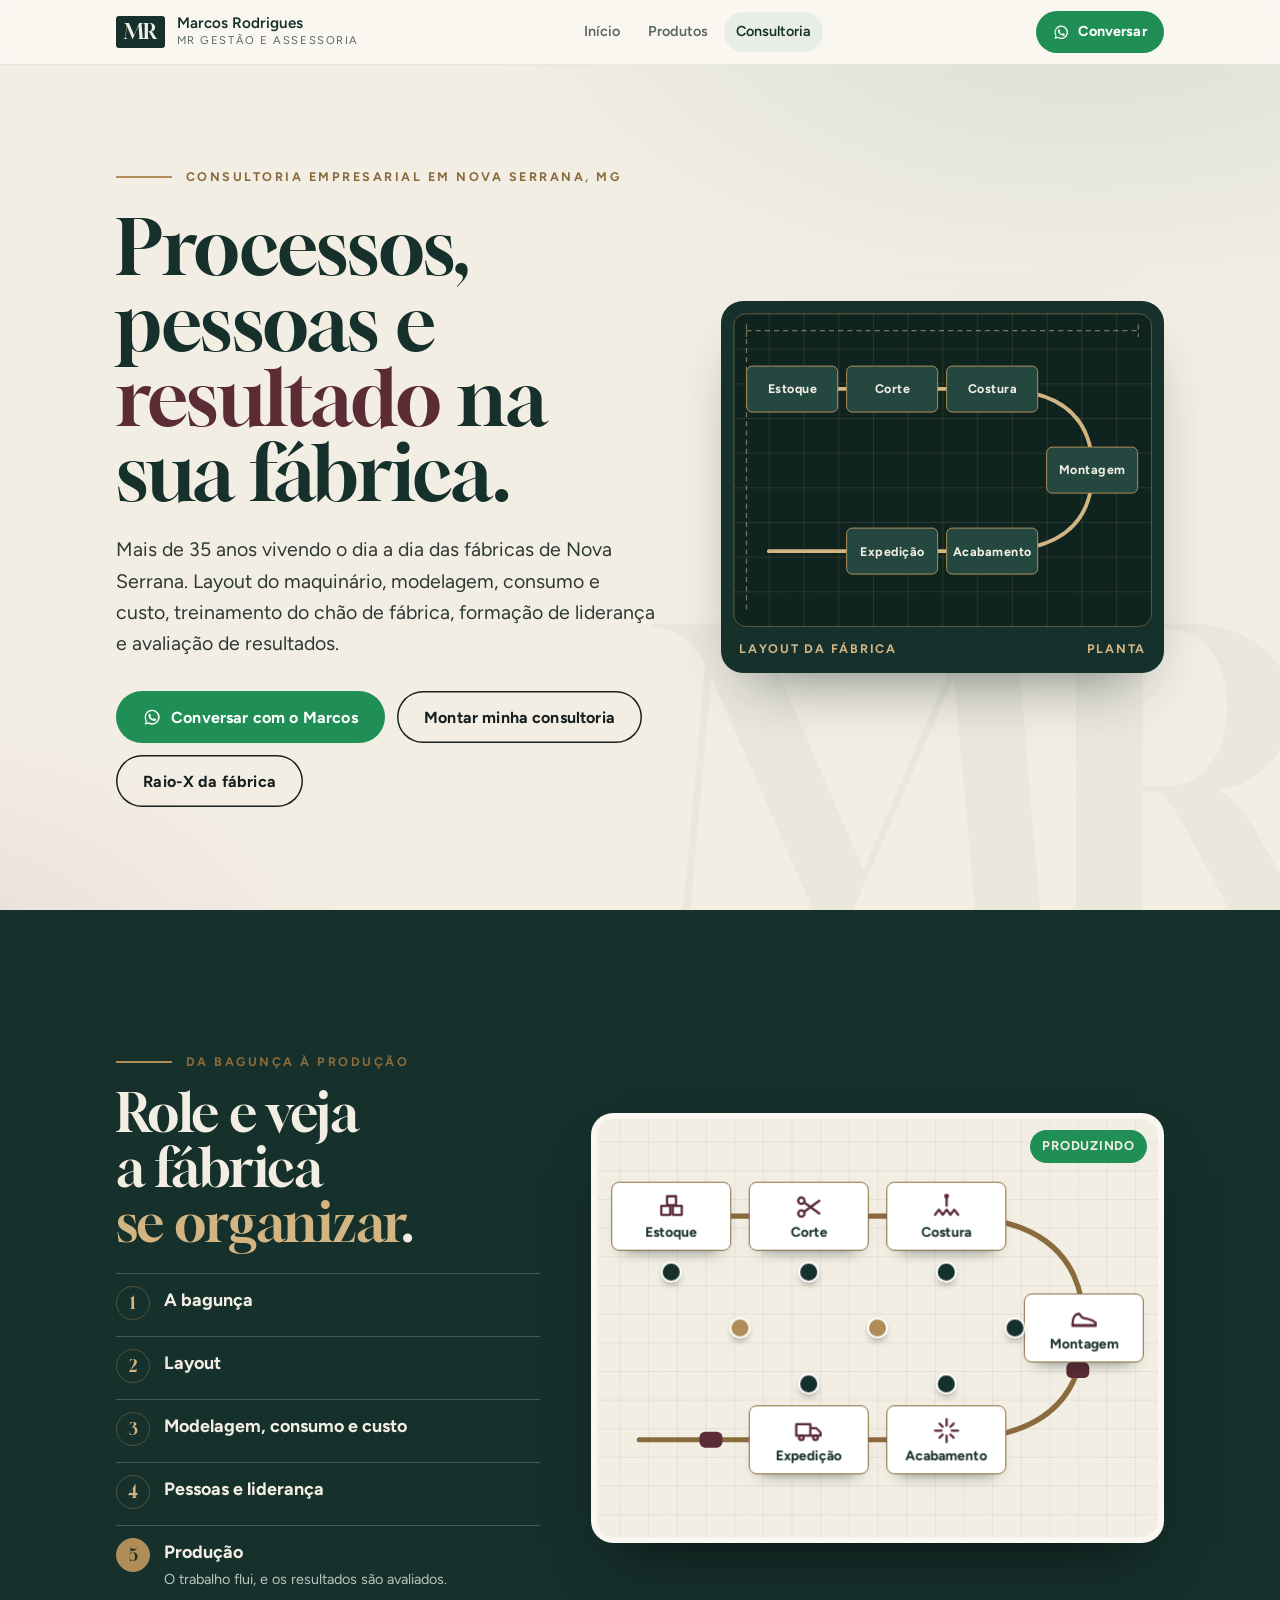
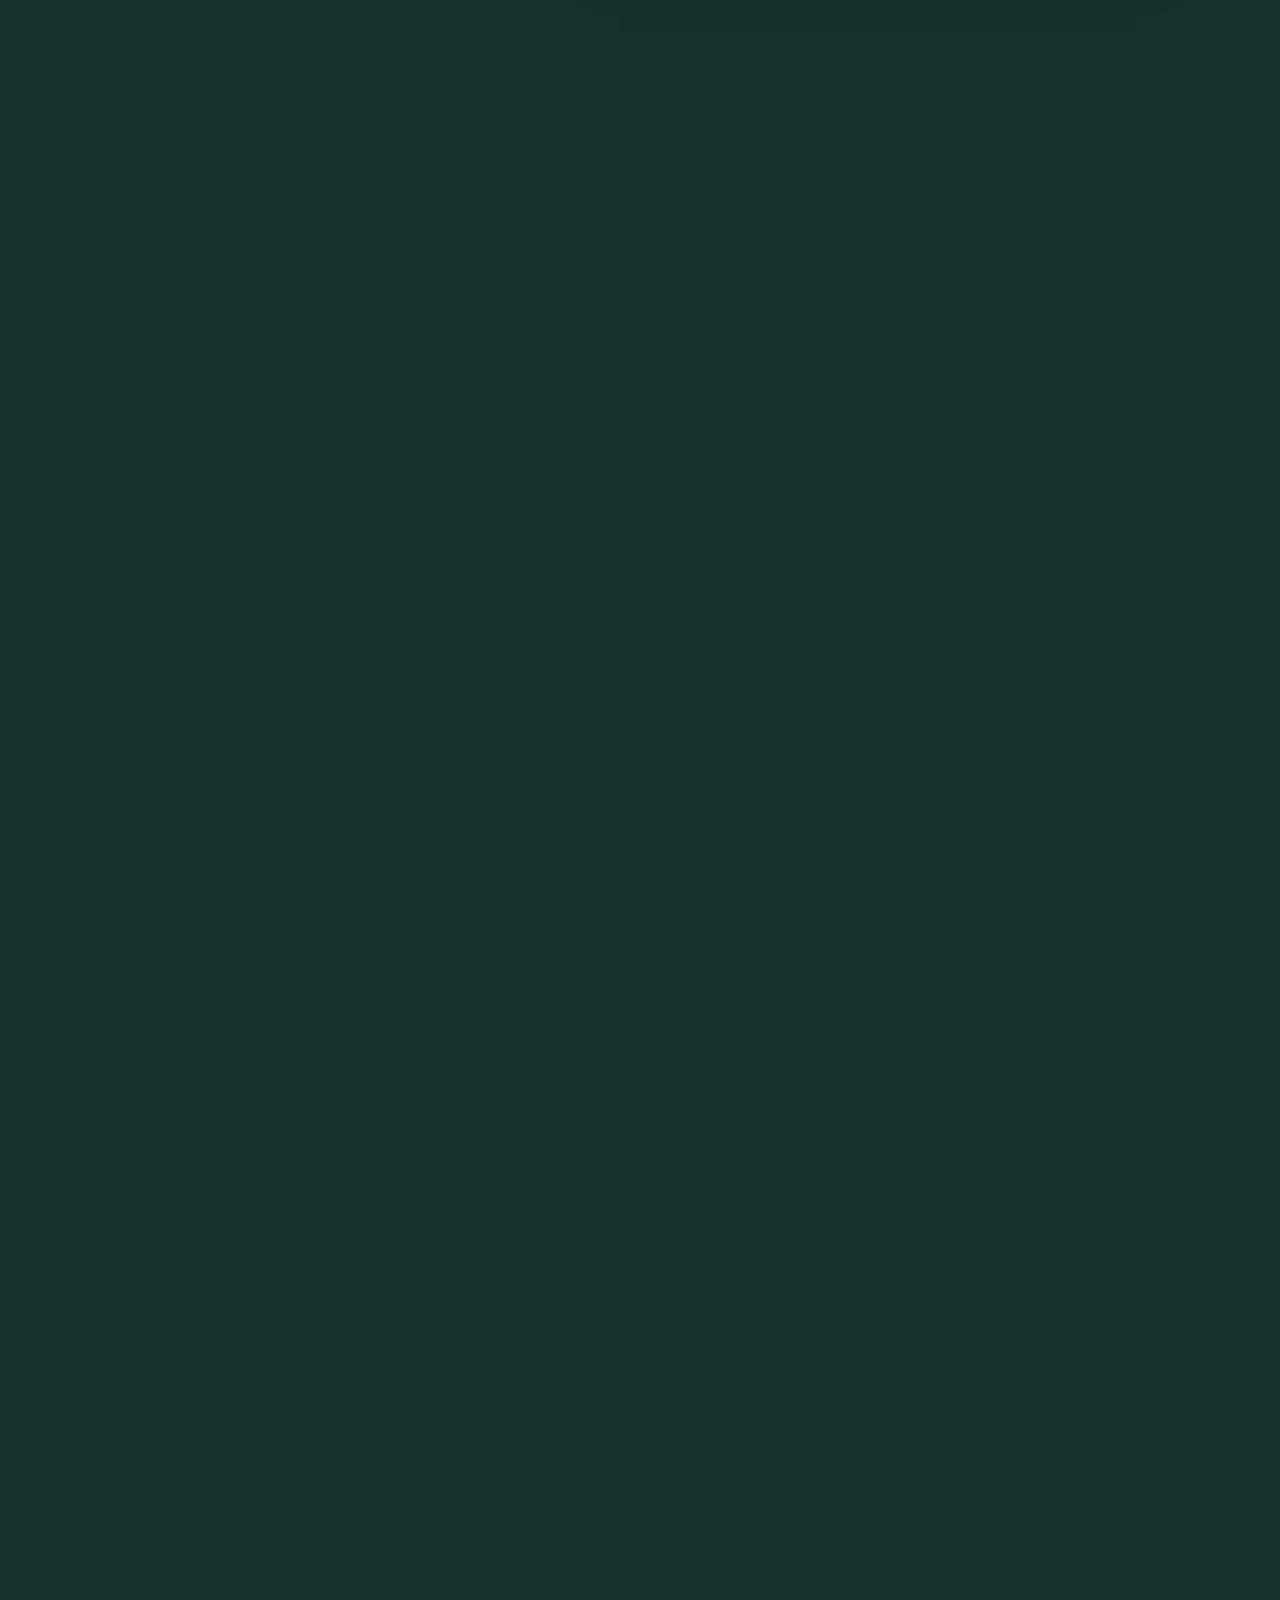
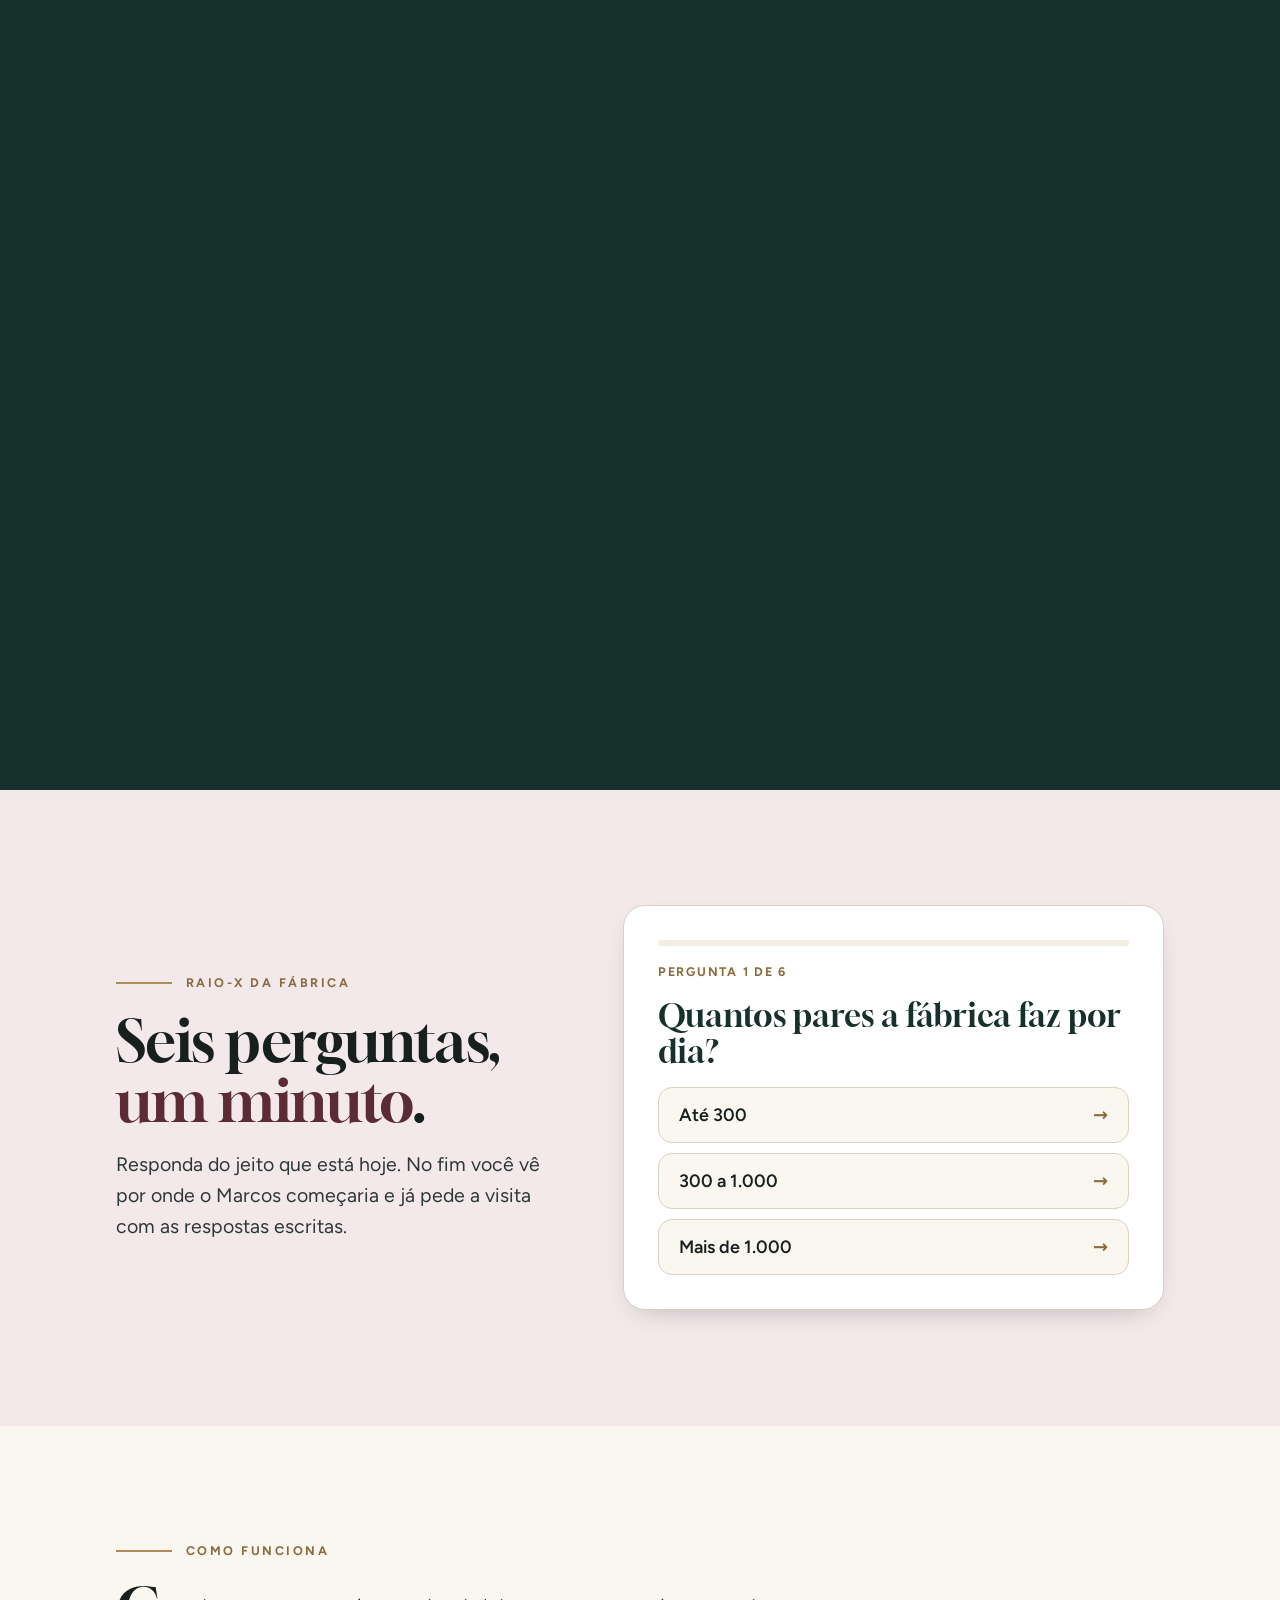
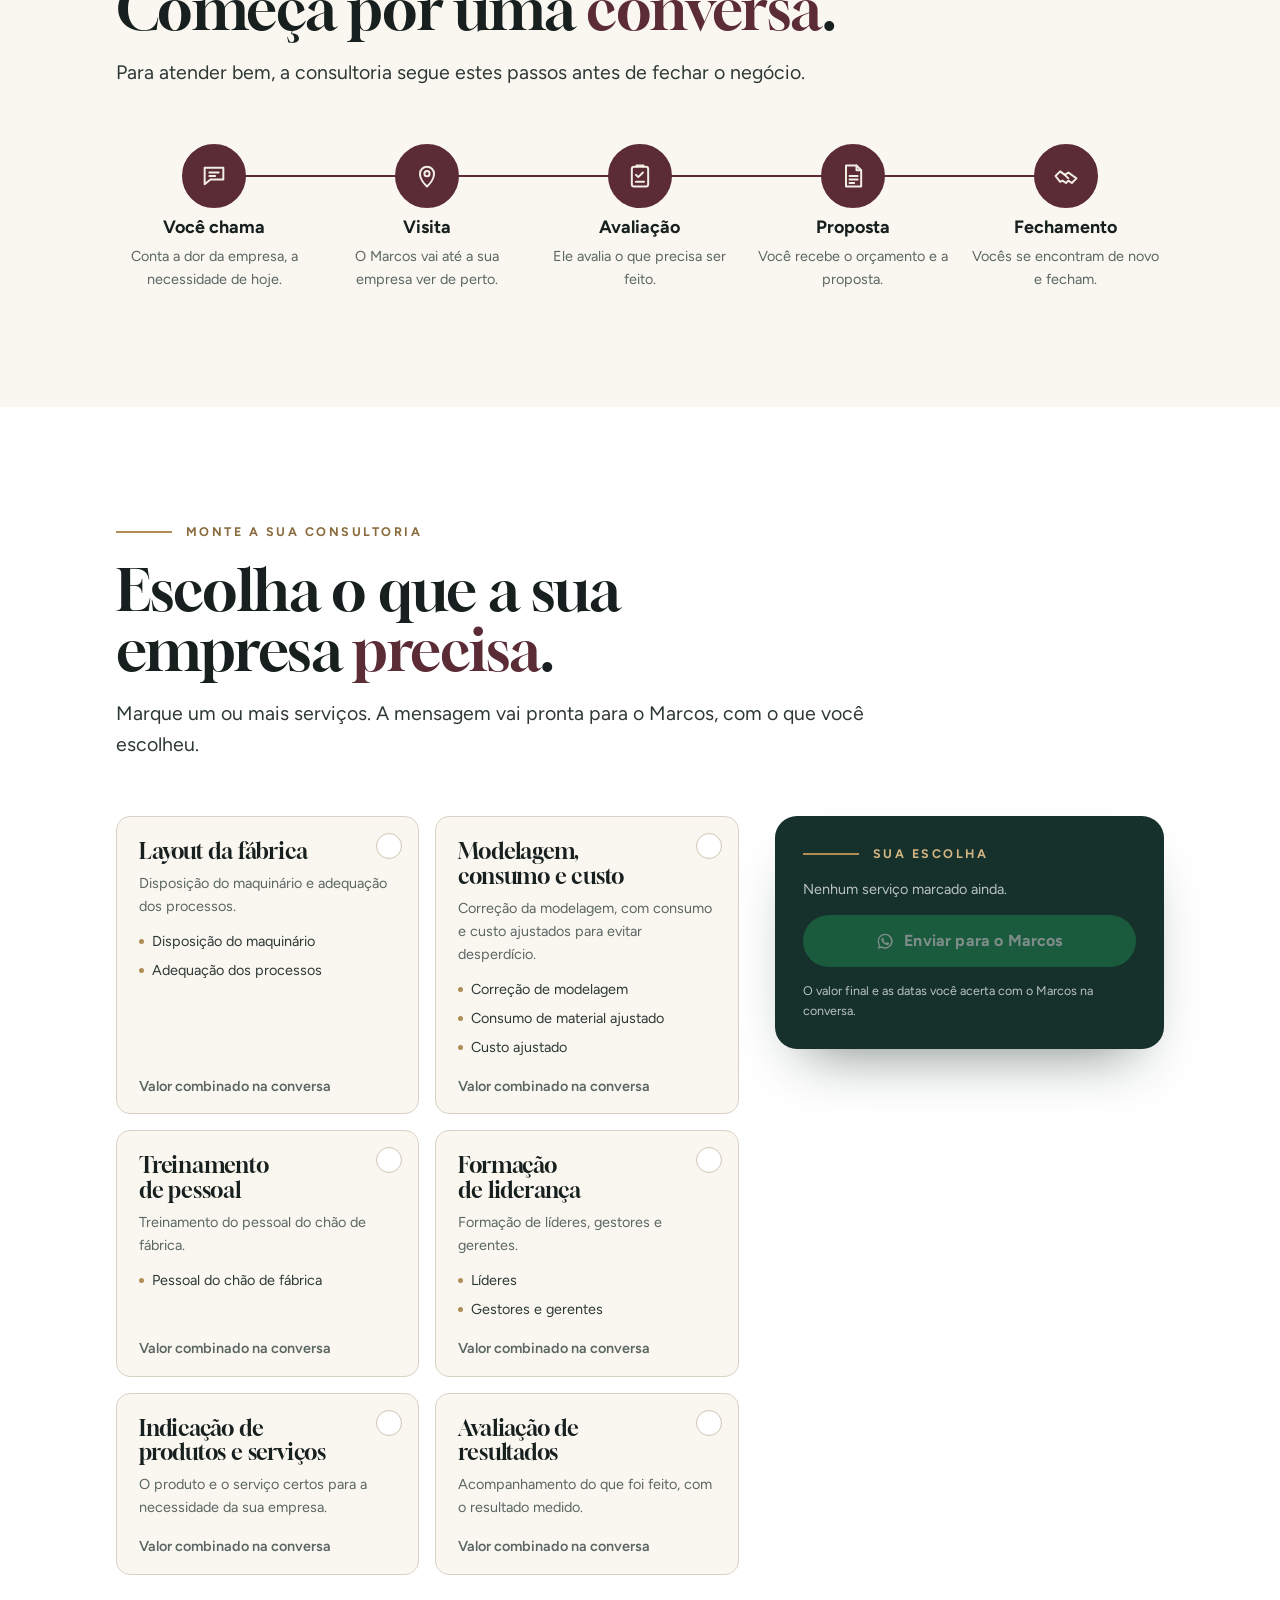
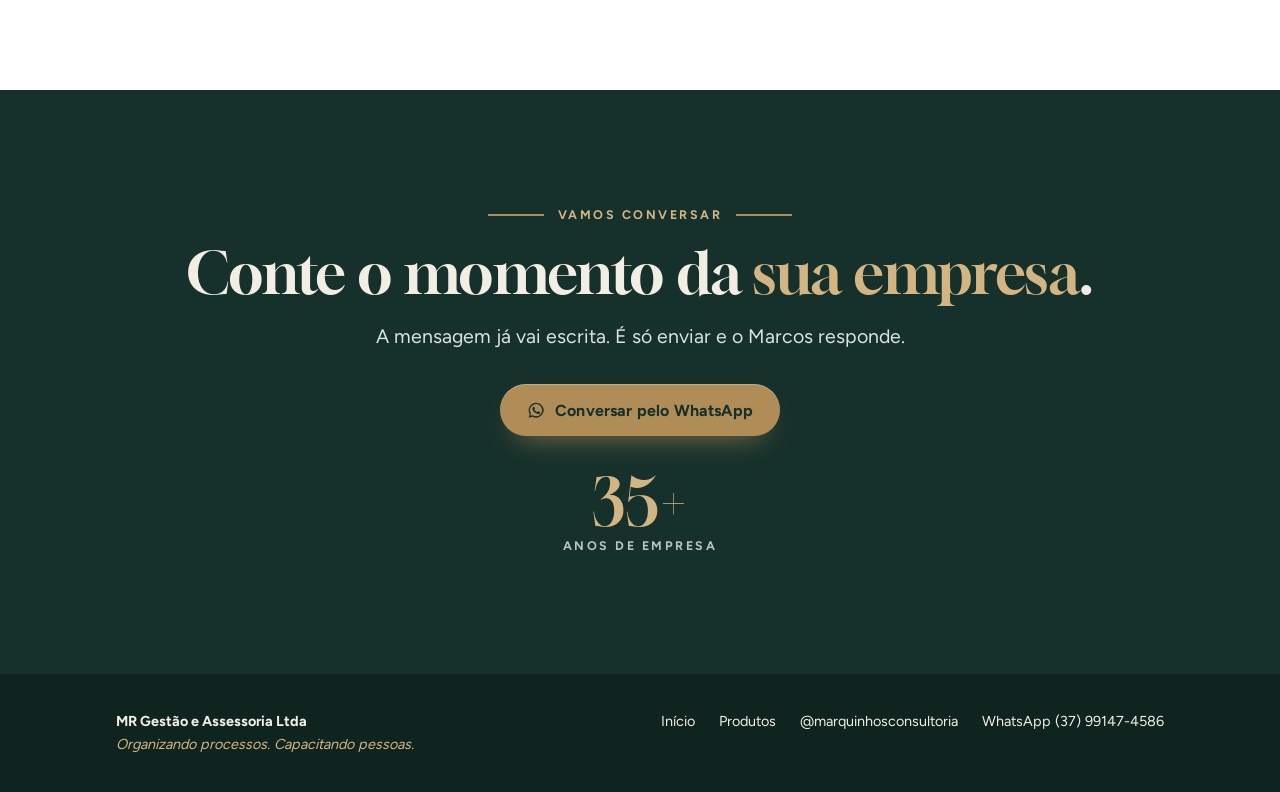
==== commit c673febe: "Raio-X da fábrica, repetir o último pedido e página da placa ecológica Co-Authored-By: Claude Opus 5" ====
--- a/consultoria/index.html
+++ b/consultoria/index.html
@@ -44,7 +44,7 @@
 .hero h1{margin-top:22px;font-size:clamp(2.6rem,6.4vw,4.8rem);line-height:.98;color:var(--pine)}
 .hero h1 em{font-style:normal;color:var(--wine)}
 .hero .lede{margin-top:24px}
-@media (max-width:640px){.hero{padding-block:28px 40px}.hero h1{font-size:2.5rem}.hero .lede{font-size:1rem;margin-top:16px}.acoes{gap:8px;margin-top:22px}.acoes .btn{min-height:46px;padding:.7em 1.2em;font-size:var(--t-sm)}.acoes a[href="#como"]{display:none}}
+@media (max-width:640px){.hero{padding-block:28px 40px}.hero h1{font-size:2.5rem}.hero .lede{font-size:1rem;margin-top:16px}.acoes{gap:8px;margin-top:22px}.acoes .btn{min-height:46px;padding:.7em 1.2em;font-size:var(--t-sm)}.acoes a[href="#raio-x"]{display:none}}
 .acoes{display:flex;flex-wrap:wrap;gap:12px;margin-top:32px}
 .recebe{display:grid;gap:14px;margin:0;padding:0;list-style:none}
 .recebe li{display:flex;gap:16px;align-items:flex-start;padding:20px 22px;border-radius:var(--r-md);background:var(--white);border:1px solid var(--line)}
@@ -139,7 +139,7 @@
       <div class="acoes reveal" style="--i:3">
         <a class="btn btn--wa" data-wa="Olá, Marcos! Quero conversar sobre uma consultoria para a minha empresa." href="https://wa.me/5537991474586"><svg aria-hidden="true"><use href="#i-wa"/></svg>Conversar com o Marcos</a>
         <a class="btn btn--ghost" href="#pacotes" data-so-com-pacotes hidden>Montar minha consultoria</a>
-        <a class="btn btn--ghost" href="#como">Como funciona</a>
+        <a class="btn btn--ghost" href="#raio-x">Raio-X da fábrica</a>
       </div>
       </div>
       <figure class="hero-planta reveal" style="--i:2;margin:0">
@@ -168,6 +168,41 @@
     </div>
   </section>
 
+
+  <!-- Raio-X da fábrica: 6 perguntas; cada resposta pode marcar um serviço (data-marca = id em assets/consultoria.json).
+       No fim mostra o que o Marcos olharia primeiro e manda as respostas pelo WhatsApp para agendar a visita (assets/mr.js, [data-raiox]). -->
+  <section class="section section--rose" id="raio-x">
+    <div class="wrap rx-grade">
+      <div class="sec-head" style="margin-bottom:0">
+        <p class="eyebrow reveal"><span class="rule"></span>Raio-X da fábrica</p>
+        <h2 class="reveal" style="--i:1">Seis perguntas, <span class="accent">um minuto</span>.</h2>
+        <p class="lede reveal" style="--i:2">Responda do jeito que está hoje. No fim você vê por onde o Marcos começaria e já pede a visita com as respostas escritas.</p>
+      </div>
+      <div class="rx reveal" style="--i:2" data-raiox>
+        <div class="rx-barra" aria-hidden="true"><i></i></div>
+        <p class="rx-conta" aria-live="polite">Pergunta <b data-rx-n>1</b> de 6</p>
+        <fieldset class="rx-perg" data-n="1"><legend>Quantos pares a fábrica faz por dia?</legend><div class="rx-ops"><button type="button" class="rx-op" data-marca="">Até 300</button><button type="button" class="rx-op" data-marca="">300 a 1.000</button><button type="button" class="rx-op" data-marca="">Mais de 1.000</button></div></fieldset>
+        <fieldset class="rx-perg" data-n="2" hidden><legend>O material vai e volta entre os setores?</legend><div class="rx-ops"><button type="button" class="rx-op" data-marca="layout">Sim, muito</button><button type="button" class="rx-op" data-marca="layout">Às vezes</button><button type="button" class="rx-op" data-marca="">Não</button></div></fieldset>
+        <fieldset class="rx-perg" data-n="3" hidden><legend>Sobra muito retalho no corte?</legend><div class="rx-ops"><button type="button" class="rx-op" data-marca="modelagem-consumo-custo">Sim</button><button type="button" class="rx-op" data-marca="modelagem-consumo-custo">Não sei</button><button type="button" class="rx-op" data-marca="">Pouco</button></div></fieldset>
+        <fieldset class="rx-perg" data-n="4" hidden><legend>Você sabe o custo certo de cada modelo?</legend><div class="rx-ops"><button type="button" class="rx-op" data-marca="">Sei</button><button type="button" class="rx-op" data-marca="modelagem-consumo-custo">Mais ou menos</button><button type="button" class="rx-op" data-marca="modelagem-consumo-custo">Não</button></div></fieldset>
+        <fieldset class="rx-perg" data-n="5" hidden><legend>Volta muito par com defeito para arrumar?</legend><div class="rx-ops"><button type="button" class="rx-op" data-marca="treinamento">Sim</button><button type="button" class="rx-op" data-marca="treinamento">Às vezes</button><button type="button" class="rx-op" data-marca="">Quase nunca</button></div></fieldset>
+        <fieldset class="rx-perg" data-n="6" hidden><legend>Os líderes tocam o setor sem você?</legend><div class="rx-ops"><button type="button" class="rx-op" data-marca="">Sim</button><button type="button" class="rx-op" data-marca="lideranca">Mais ou menos</button><button type="button" class="rx-op" data-marca="lideranca">Não</button></div></fieldset>
+        <div class="rx-fim" hidden>
+          <p class="eyebrow"><span class="rule"></span>Por onde começar</p>
+          <ul class="rx-res">
+            <li data-id="layout"><b>Layout da fábrica</b><span>Disposição do maquinário e adequação dos processos.</span></li>
+            <li data-id="modelagem-consumo-custo"><b>Modelagem, consumo e custo</b><span>Para o retalho diminuir e o custo de cada modelo ficar certo.</span></li>
+            <li data-id="treinamento"><b>Treinamento de pessoal</b><span>Para o par sair certo da primeira vez.</span></li>
+            <li data-id="lideranca"><b>Formação de liderança</b><span>Para os líderes tocarem o setor.</span></li>
+            <li data-id="avaliacao"><b>Avaliação de resultados</b><span>Para ver, em número, o que mudou.</span></li>
+          </ul>
+          <a class="btn btn--wa btn--block" data-rx-enviar href="#"><svg aria-hidden="true"><use href="#i-wa"/></svg>Agendar a visita do Marcos</a>
+          <button class="rx-refazer" type="button" data-rx-refazer>Refazer as perguntas</button>
+        </div>
+      </div>
+    </div>
+  </section>
+
   <!-- RASCUNHO: preencher com o que o Marcos entrega de fato e tirar o data-rascunho -->
   <section class="section section--sage" data-rascunho>
     <div class="wrap grid g-2" style="align-items:start">
--- a/assets/mr.css
+++ b/assets/mr.css
@@ -330,7 +330,7 @@
 .leque .amostra:nth-child(3){--r:2deg;--x:0%;--y:-5%;--i:2}
 .leque .amostra:nth-child(4){--r:14deg;--x:16%;--y:-1%;--i:3}
 .leque .amostra:nth-child(5){--r:26deg;--x:33%;--y:7%;--i:4}
-.leque-selo{white-space:nowrap;position:absolute;left:50%;bottom:2%;z-index:2;transform:translateX(-50%);display:flex;align-items:center;gap:10px;width:max-content;max-width:100%;padding:10px 16px 10px 10px;border-radius:var(--r-pill);background:var(--pine);color:var(--cream);font-size:var(--t-sm);font-weight:600;box-shadow:var(--sh-2)}
+.leque-selo{text-decoration:none;white-space:nowrap;position:absolute;left:50%;bottom:2%;z-index:2;transform:translateX(-50%);display:flex;align-items:center;gap:10px;width:max-content;max-width:100%;padding:10px 16px 10px 10px;border-radius:var(--r-pill);background:var(--pine);color:var(--cream);font-size:var(--t-sm);font-weight:600;box-shadow:var(--sh-2)}
 .leque-selo b{display:grid;place-items:center;width:34px;height:34px;border-radius:50%;background:var(--brass);color:var(--pine);font-family:var(--f-display);font-weight:400;font-size:1rem}
 .js .leque-selo{animation:sobe var(--d-2) var(--e-sai) 1s both}
 @keyframes sobe{from{opacity:0;transform:translate(-50%,16px)}}
@@ -494,3 +494,28 @@
   .tempo::after{transform:none}
   .marcas-trilho{flex-wrap:wrap;width:auto}
 }
+
+/* ---------- Raio-X da fábrica (perguntas com resposta em botão) ---------- */
+.rx-grade{display:grid;grid-template-columns:minmax(0,.9fr) minmax(0,1.1fr);gap:clamp(24px,5vw,64px);align-items:center}
+.rx{display:grid;gap:16px;padding:clamp(22px,3.4vw,34px);border-radius:var(--r-lg);background:var(--white);border:1px solid var(--line);box-shadow:var(--sh-1)}
+.rx-barra{height:6px;border-radius:6px;background:var(--cream);overflow:hidden}
+.rx-barra i{display:block;height:100%;width:calc(var(--p,0) * 100%);border-radius:inherit;background:var(--wine);transition:width var(--d-2) var(--e-sai)}
+.rx-conta{font-size:var(--t-xs);font-weight:700;letter-spacing:.14em;text-transform:uppercase;color:var(--brass-dk)}
+.rx-perg{margin:0;padding:0;border:0;min-width:0}
+.rx-perg:not([hidden]){animation:rx-entra var(--d-2) var(--e-sai)}
+@keyframes rx-entra{from{opacity:0;transform:translateX(24px)}}
+.rx-perg legend{padding:0;margin-bottom:18px;font-family:var(--f-display);font-size:clamp(1.5rem,3vw,2rem);line-height:1.12;color:var(--pine)}
+.rx-ops{display:grid;gap:10px}
+.rx-op{display:flex;align-items:center;justify-content:space-between;min-height:56px;padding:0 20px;border:1.5px solid var(--line);border-radius:var(--r-md);background:var(--paper);font-size:var(--t-lg);font-weight:600;text-align:left;cursor:pointer;transition:border-color var(--d-1),background var(--d-1),transform var(--d-1) var(--e-mola)}
+.rx-op::after{content:"→";color:var(--brass-dk);transition:transform var(--d-1) var(--e-sai)}
+.rx-op:hover{border-color:var(--wine);background:var(--white)}
+.rx-op:hover::after{transform:translateX(4px)}
+.rx-op:active{transform:scale(.98)}
+.rx-fim:not([hidden]){display:grid;gap:14px;animation:rx-entra var(--d-2) var(--e-sai)}
+.rx-res{display:grid;gap:10px;margin:0;padding:0;list-style:none}
+.rx-res li{display:grid;gap:2px;padding:14px 16px 14px 48px;border-radius:var(--r-md);background:var(--sage-lt);position:relative}
+.rx-res li::before{content:"";position:absolute;left:14px;top:16px;width:22px;height:22px;border-radius:50%;background:var(--wine) url("data:image/svg+xml,%3Csvg xmlns='http://www.w3.org/2000/svg' viewBox='0 0 24 24' fill='none' stroke='%23F3EEE4' stroke-width='3' stroke-linecap='round' stroke-linejoin='round'%3E%3Cpath d='M6 12l4 4 8-8'/%3E%3C/svg%3E") center/13px no-repeat}
+.rx-res li[hidden]{display:none}
+.rx-res span{font-size:var(--t-sm);color:var(--muted)}
+.rx-refazer{justify-self:center;border:0;background:none;color:var(--muted);font-size:var(--t-sm);font-weight:600;text-decoration:underline;cursor:pointer}
+@media (max-width:860px){.rx-grade{grid-template-columns:1fr}}
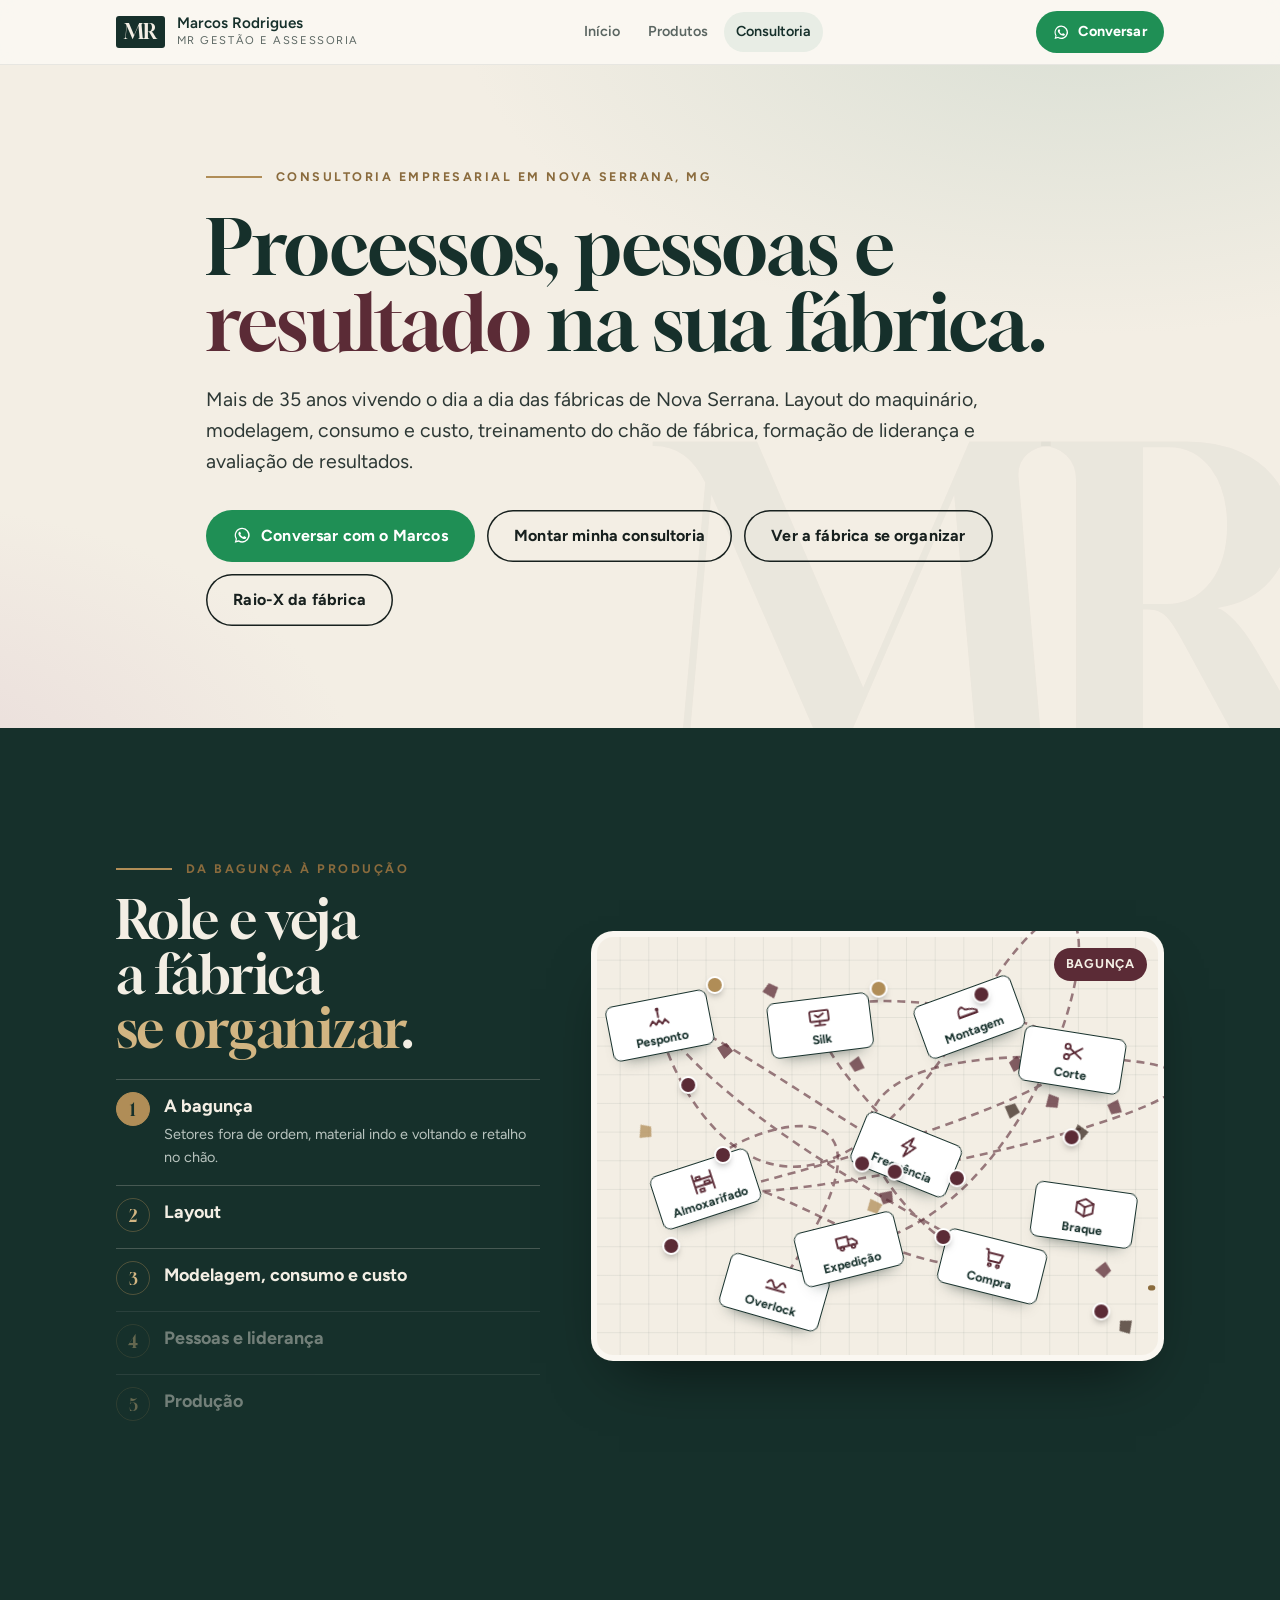
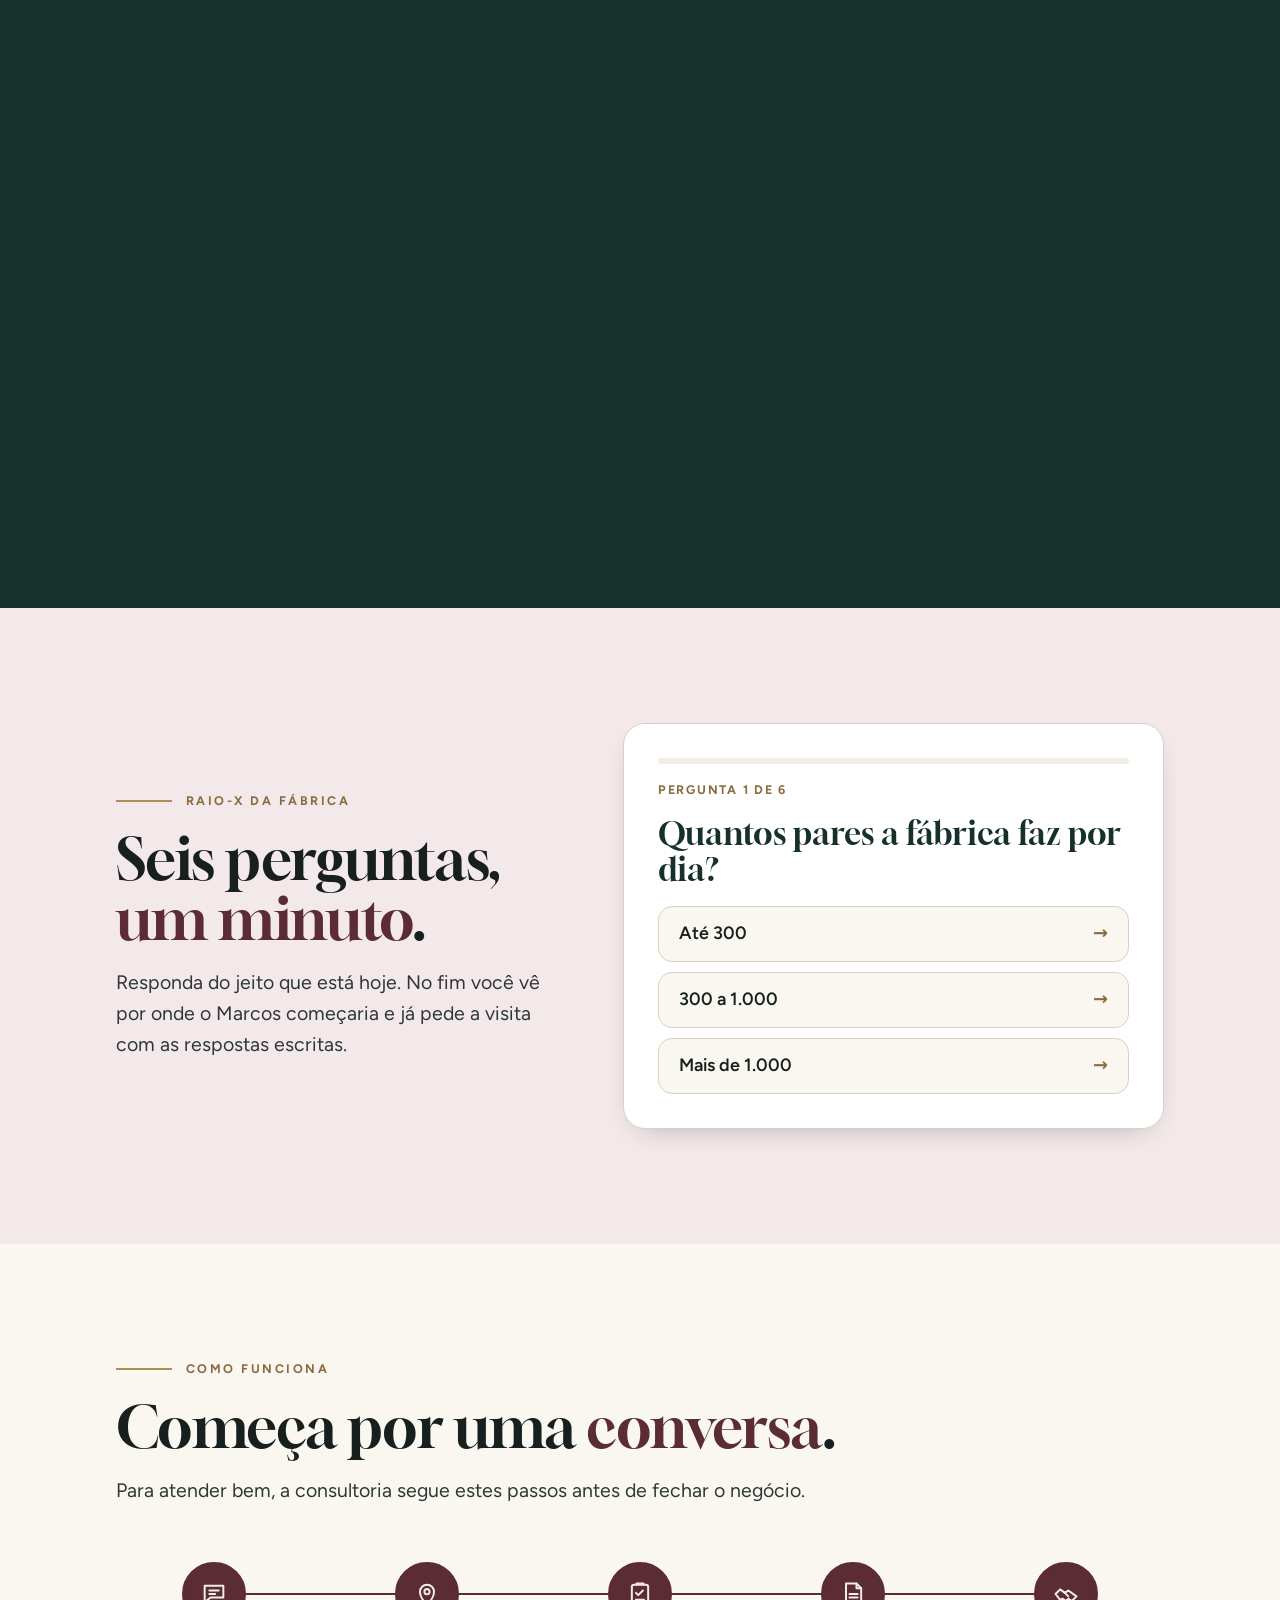
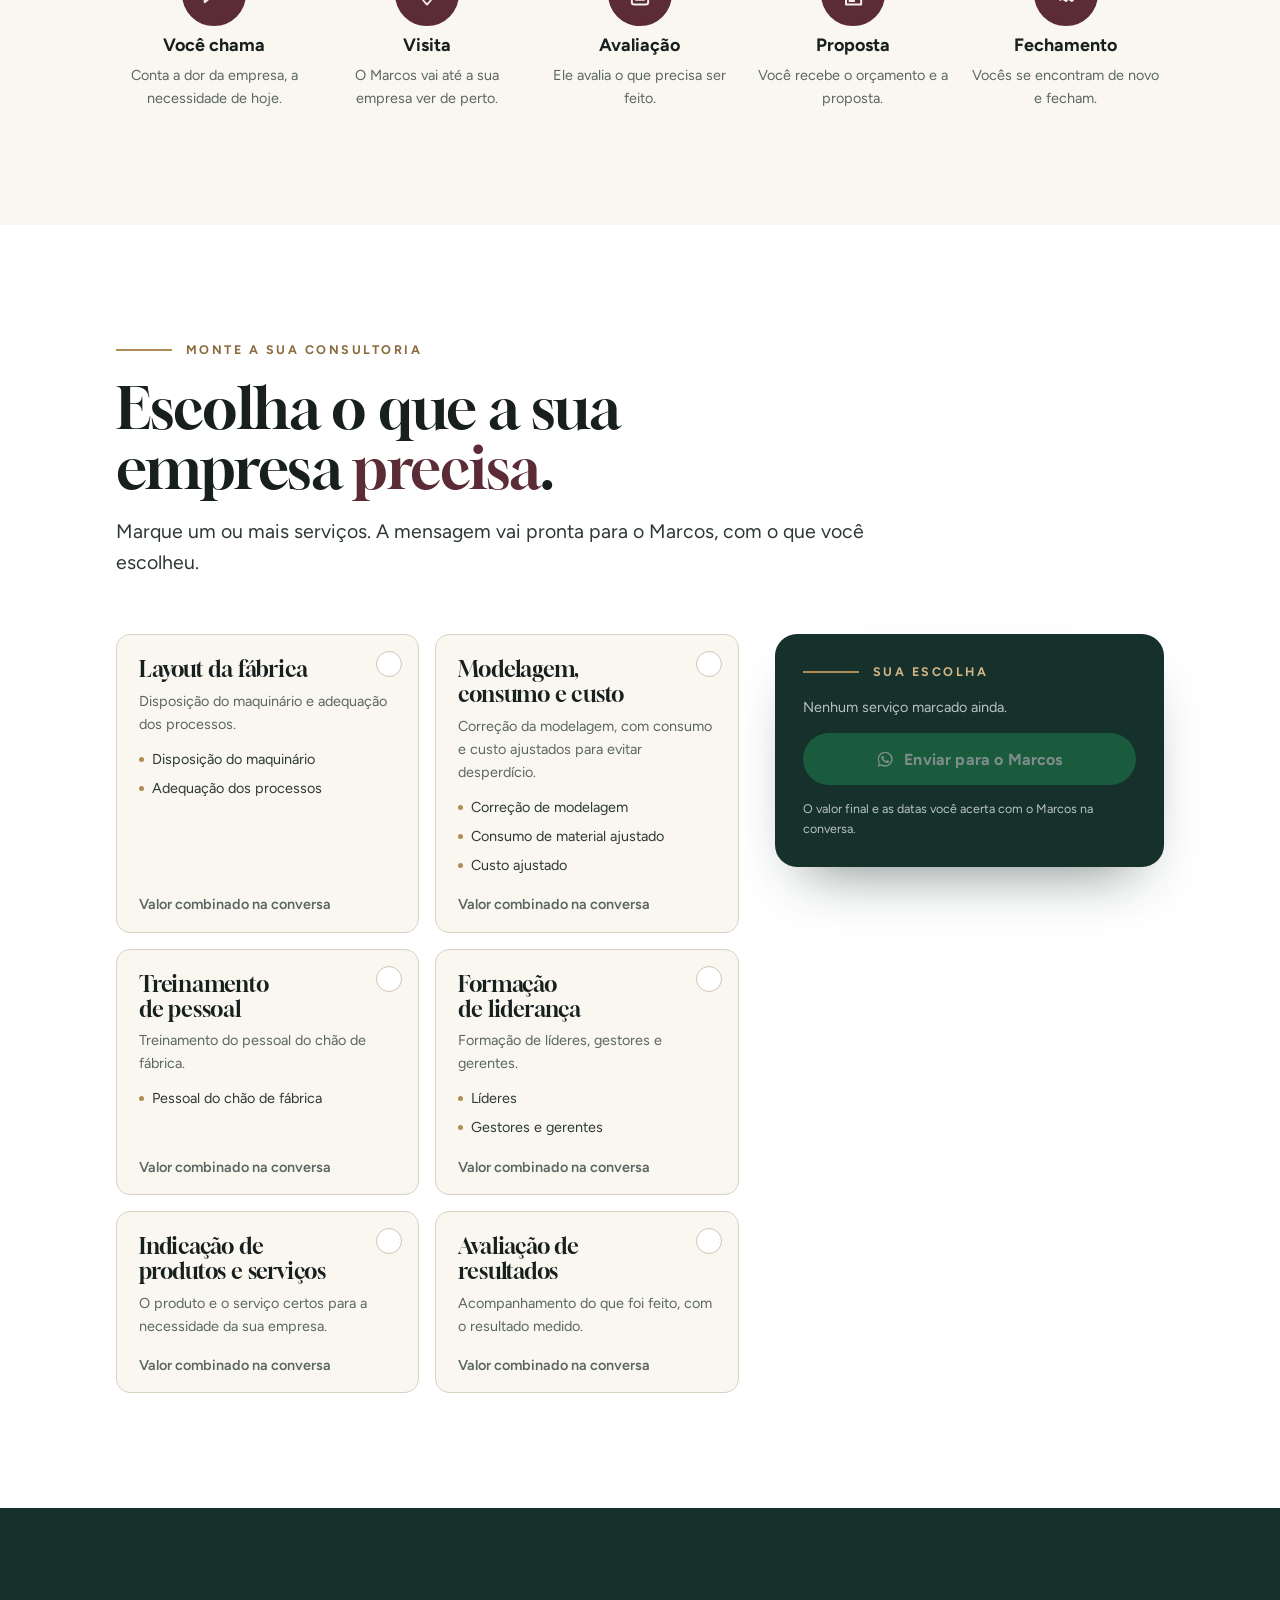
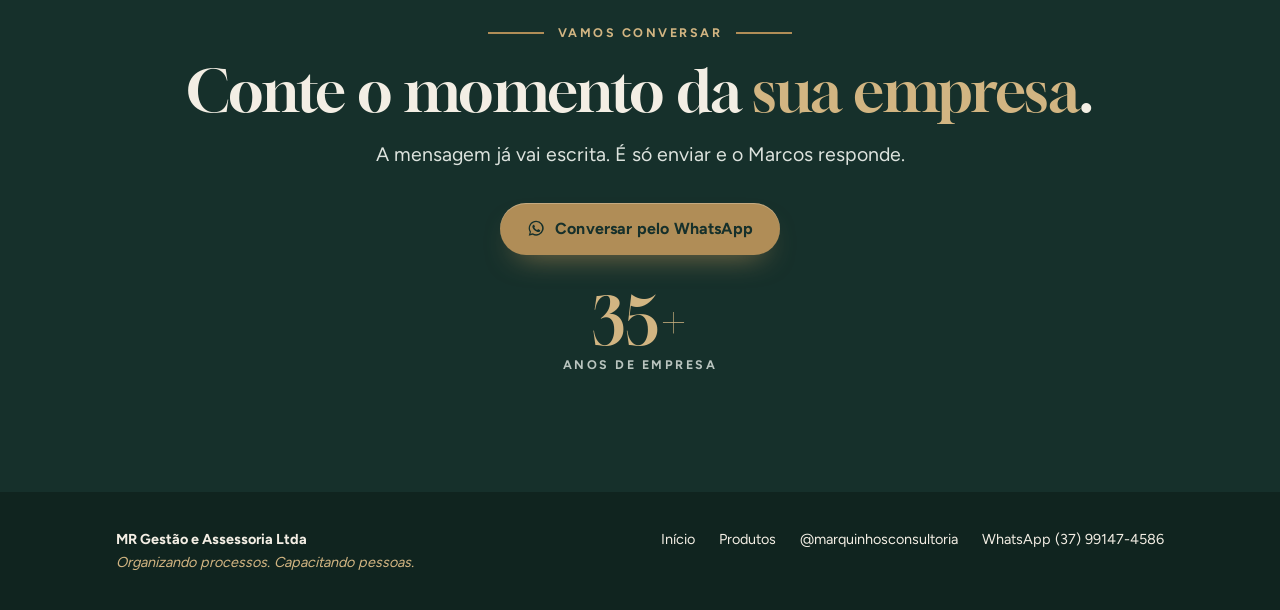
==== commit b94f909b: "Um layout de fábrica só: tira a planta repetida e a cena ganha os 10 setores, da compra à expedição " ====
--- a/consultoria/index.html
+++ b/consultoria/index.html
@@ -30,17 +30,14 @@
 <link rel="preload" href="/assets/fontes/gloock-latin.woff2" as="font" type="font/woff2" crossorigin>
 <link rel="preload" href="/assets/fontes/figtree-latin.woff2" as="font" type="font/woff2" crossorigin>
 <link rel="stylesheet" href="/assets/fontes/fontes.css?v=1">
-<link rel="stylesheet" href="/assets/mr.css?v=7">
+<link rel="stylesheet" href="/assets/mr.css?v=8">
 <script>document.documentElement.classList.add("js")</script>
 <style>
 /* Consultoria (24/10/2026): a página que a pessoa vê antes de ir para o WhatsApp.
    Os blocos com data-rascunho só aparecem com ?rascunho no endereço; ao preencher um, tire o data-rascunho. */
 .hero{position:relative;overflow:hidden;padding-block:clamp(48px,8vw,104px);background:radial-gradient(900px 480px at 85% -10%,rgba(214,221,210,.9),transparent 70%),radial-gradient(700px 420px at -10% 110%,rgba(226,207,211,.65),transparent 70%),var(--cream)}
 .hero::after{content:"MR";position:absolute;right:-.06em;bottom:-.22em;font-family:var(--f-display);font-size:clamp(14rem,34vw,30rem);line-height:1;letter-spacing:-.06em;color:rgba(22,48,43,.035);pointer-events:none;transform:translateY(calc(var(--rola,0) * 60px))}
-.hero .wrap{position:relative;z-index:1;display:grid;grid-template-columns:minmax(0,1.1fr) minmax(0,.9fr);gap:clamp(28px,5vw,64px);align-items:center}
-.hero-planta{padding:12px;border-radius:var(--r-lg);background:var(--pine);box-shadow:var(--sh-2)}
-.hero-planta p{display:flex;justify-content:space-between;gap:10px;padding:12px 6px 2px;font-size:var(--t-xs);font-weight:700;letter-spacing:.14em;text-transform:uppercase;color:var(--brass-lt)}
-@media (max-width:860px){.hero .wrap{grid-template-columns:1fr}}
+.hero .wrap{position:relative;z-index:1;max-width:980px}
 .hero h1{margin-top:22px;font-size:clamp(2.6rem,6.4vw,4.8rem);line-height:.98;color:var(--pine)}
 .hero h1 em{font-style:normal;color:var(--wine)}
 .hero .lede{margin-top:24px}
@@ -139,32 +136,29 @@
       <div class="acoes reveal" style="--i:3">
         <a class="btn btn--wa" data-wa="Olá, Marcos! Quero conversar sobre uma consultoria para a minha empresa." href="https://wa.me/5537991474586"><svg aria-hidden="true"><use href="#i-wa"/></svg>Conversar com o Marcos</a>
         <a class="btn btn--ghost" href="#pacotes" data-so-com-pacotes hidden>Montar minha consultoria</a>
+        <a class="btn btn--ghost" href="#fabrica">Ver a fábrica se organizar</a>
         <a class="btn btn--ghost" href="#raio-x">Raio-X da fábrica</a>
       </div>
       </div>
-      <figure class="hero-planta reveal" style="--i:2;margin:0">
-        <div class="planta" aria-hidden="true"><svg viewBox="0 0 100 75" preserveAspectRatio="none"><path class="pl-cota" d="M3 4H97M3 2.5V5.5M97 2.5V5.5M3 71V4"/><path class="pl-fluxo" pathLength="1" d="M14 18H62Q86 18 86 37.5T62 57H8"/><rect class="pl-par" x="-1.8" y="-1.2" width="3.6" height="2.4" rx=".8" opacity="0"><animate attributeName="opacity" values="0;0;1;1;0" keyTimes="0;.55;.6;.88;.92" dur="7s" repeatCount="indefinite"/><animateMotion dur="7s" repeatCount="indefinite" keyPoints="0;0;1;1" keyTimes="0;.58;.9;1" calcMode="linear" path="M14 18H62Q86 18 86 37.5T62 57H8"/></rect></svg><i class="pl-m" style="--x:14;--y:24;--dx:60%;--dy:80%;--rr:-25deg;--i:0">Estoque</i><i class="pl-m" style="--x:38;--y:24;--dx:-60%;--dy:120%;--rr:-15deg;--i:1">Corte</i><i class="pl-m" style="--x:62;--y:24;--dx:40%;--dy:-80%;--rr:25deg;--i:2">Costura</i><i class="pl-m" style="--x:86;--y:50;--dx:60%;--dy:-120%;--rr:-25deg;--i:3">Montagem</i><i class="pl-m" style="--x:62;--y:76;--dx:40%;--dy:80%;--rr:15deg;--i:4">Acabamento</i><i class="pl-m" style="--x:38;--y:76;--dx:60%;--dy:120%;--rr:-25deg;--i:5">Expedição</i></div>
-        <p><span>Layout da fábrica</span><span>Planta</span></p>
-      </figure>
     </div>
   </section>
 
   <!-- Momento-assinatura: a fábrica sai da bagunça e vira produção conforme a pessoa rola (assets/cena.js). -->
-  <section class="cena" data-cena aria-labelledby="cena-t">
+  <section class="cena" id="fabrica" data-cena aria-labelledby="cena-t">
     <div class="wrap cena-fixa">
       <div>
         <p class="eyebrow"><span class="rule"></span>Da bagunça à produção</p>
         <h2 id="cena-t" style="margin-top:14px">Role e veja a fábrica <em>se organizar</em>.</h2>
         <div class="cena-pontos" aria-hidden="true"><i></i><i></i><i></i><i></i><i></i></div>
         <ol class="passos-cena">
-          <li data-n="1"><b>A bagunça</b><span>Máquinas fora de lugar, material indo e voltando e retalho no chão.</span></li>
-          <li data-n="2"><b>Layout</b><span>Disposição do maquinário e adequação dos processos, na ordem da produção.</span></li>
+          <li data-n="1"><b>A bagunça</b><span>Setores fora de ordem, material indo e voltando e retalho no chão.</span></li>
+          <li data-n="2"><b>Layout</b><span>Cada setor no lugar, na ordem da produção: da compra à expedição.</span></li>
           <li data-n="3"><b>Modelagem, consumo e custo</b><span>Modelagem corrigida, consumo e custo ajustados para evitar o desperdício.</span></li>
           <li data-n="4"><b>Pessoas e liderança</b><span>Treinamento do chão de fábrica e formação de líderes, gestores e gerentes.</span></li>
           <li data-n="5"><b>Produção</b><span>O trabalho flui, e os resultados são avaliados.</span></li>
         </ol>
       </div>
-      <div class="chao" aria-hidden="true"><svg viewBox="0 0 100 75" preserveAspectRatio="none" aria-hidden="true"><path class="espaguete" d="M70 52.5C50 60 30 40 22 45S70 30 82 18 40 8 34 22 60 40 54 35 20 10 13 16"/><path class="espaguete" d="M13 16C30 40 80 60 70 52.5S20 20 82 18 30 50 22 45"/><path class="fluxo" pathLength="1" stroke-dasharray="1 1" d="M14 18H62Q86 18 86 37.5T62 57H8"/><rect class="par" x="-2" y="-1.4" width="4" height="2.8" rx="1"><animateMotion dur="6s" begin="0.0s" repeatCount="indefinite" path="M14 18H62Q86 18 86 37.5T62 57H8"/></rect><rect class="par" x="-2" y="-1.4" width="4" height="2.8" rx="1"><animateMotion dur="6s" begin="-1.2s" repeatCount="indefinite" path="M14 18H62Q86 18 86 37.5T62 57H8"/></rect><rect class="par" x="-2" y="-1.4" width="4" height="2.8" rx="1"><animateMotion dur="6s" begin="-2.4s" repeatCount="indefinite" path="M14 18H62Q86 18 86 37.5T62 57H8"/></rect><rect class="par" x="-2" y="-1.4" width="4" height="2.8" rx="1"><animateMotion dur="6s" begin="-3.5999999999999996s" repeatCount="indefinite" path="M14 18H62Q86 18 86 37.5T62 57H8"/></rect><rect class="par" x="-2" y="-1.4" width="4" height="2.8" rx="1"><animateMotion dur="6s" begin="-4.8s" repeatCount="indefinite" path="M14 18H62Q86 18 86 37.5T62 57H8"/></rect></svg><i class="retalho" style="left:60%;top:86%"></i><i class="retalho" style="left:56%;top:41%"></i><i class="retalho" style="left:90%;top:12%"></i><i class="retalho" style="left:80%;top:32%"></i><i class="retalho" style="left:18%;top:18%"></i><i class="retalho" style="left:33%;top:75%"></i><i class="retalho" style="left:22%;top:56%"></i><i class="retalho" style="left:61%;top:39%"></i><i class="retalho" style="left:53%;top:13%"></i><i class="retalho" style="left:11%;top:25%"></i><i class="retalho" style="left:65%;top:43%"></i><i class="retalho" style="left:33%;top:56%"></i><i class="retalho" style="left:45%;top:33%"></i><i class="retalho" style="left:74%;top:65%"></i><i class="retalho" style="left:27%;top:55%"></i><i class="retalho" style="left:51%;top:80%"></i><div class="chao-maq" data-o="14,24" data-c="70,70,14" style="left:3.5%;top:16%"><svg viewBox="0 0 24 24" aria-hidden="true"><path d="M4 11h7v7H4zM13 11h7v7h-7zM8.5 3.5h7v7h-7z"/></svg>Estoque</div><div class="chao-maq" data-o="38,24" data-c="22,60,-18" style="left:27.5%;top:16%"><svg viewBox="0 0 24 24" aria-hidden="true"><circle cx="6" cy="7" r="2.5"/><circle cx="6" cy="17" r="2.5"/><path d="M8.2 8.4 20 17M8.2 15.6 20 7"/></svg>Corte</div><div class="chao-maq" data-o="62,24" data-c="82,24,9" style="left:51.5%;top:16%"><svg viewBox="0 0 24 24" aria-hidden="true"><path d="M3 18l3-4 3 4 3-4 3 4 3-4 3 4"/><path d="M12 3v8"/><circle cx="12" cy="3.5" r="1"/></svg>Costura</div><div class="chao-maq" data-o="86,50" data-c="34,30,-7" style="left:75.5%;top:42%"><svg viewBox="0 0 24 24" aria-hidden="true"><path d="M3 15c0-4 2-7 5-7l2.5 3c3 1 7 1 9 3l1.5 1v2H3z"/><path d="M3 17.5h18"/></svg>Montagem</div><div class="chao-maq" data-o="62,76" data-c="54,47,22" style="left:51.5%;top:68%"><svg viewBox="0 0 24 24" aria-hidden="true"><path d="M12 3v5M12 16v5M3 12h5M16 12h5M6.5 6.5l2.5 2.5M15 15l2.5 2.5M17.5 6.5 15 9M9 15l-2.5 2.5"/></svg>Acabamento</div><div class="chao-maq" data-o="38,76" data-c="13,22,-11" style="left:27.5%;top:68%"><svg viewBox="0 0 24 24" aria-hidden="true"><path d="M2 7h11v9H2zM13 10h4.5l3.5 3.5V16h-8"/><circle cx="6" cy="17.5" r="1.8"/><circle cx="17" cy="17.5" r="1.8"/></svg>Expedição</div><i class="pessoa" data-o="14,37" data-c="35,22" style="left:12.2%;top:34.6%"></i><i class="pessoa" data-o="38,37" data-c="63,16" style="left:36.2%;top:34.6%"></i><i class="pessoa" data-o="62,37" data-c="53,39" style="left:60.2%;top:34.6%"></i><i class="pessoa" data-o="74,50" data-c="13,51" style="left:72.2%;top:47.6%"></i><i class="pessoa" data-o="62,63" data-c="11,45" style="left:60.2%;top:60.6%"></i><i class="pessoa" data-o="38,63" data-c="14,17" style="left:36.2%;top:60.6%"></i><i class="pessoa lider" data-o="50,50" data-c="44,76" style="left:48.2%;top:47.6%"></i><i class="pessoa lider" data-o="26,50" data-c="18,28" style="left:24.2%;top:47.6%"></i><span class="chao-selo">Bagunça</span></div>
+      <div class="chao" aria-hidden="true"><svg viewBox="0 0 100 75" preserveAspectRatio="none" aria-hidden="true"><path class="espaguete" d="M70 58.5C50 60 30 40 20 45S84 30 84 22 40 8 40 16 60 40 55 39 12 10 12 16 32 70 66 15 86 50 45 55"/><path class="espaguete" d="M12 16C30 40 80 60 70 58.5S20 20 84 22 30 50 20 45 66 15 32 63"/><path class="fluxo" pathLength="1" stroke-dasharray="1 1" d="M12 12.75H87Q96 12.75 96 25.1Q96 37.5 84 37.5H16Q4 37.5 4 49.9Q4 62.25 16 62.25H98"/><rect class="par" x="-1.8" y="-1.2" width="3.6" height="2.4" rx=".8"><animateMotion dur="9s" begin="-0.0s" repeatCount="indefinite" path="M12 12.75H87Q96 12.75 96 25.1Q96 37.5 84 37.5H16Q4 37.5 4 49.9Q4 62.25 16 62.25H98"/></rect><rect class="par" x="-1.8" y="-1.2" width="3.6" height="2.4" rx=".8"><animateMotion dur="9s" begin="-1.5s" repeatCount="indefinite" path="M12 12.75H87Q96 12.75 96 25.1Q96 37.5 84 37.5H16Q4 37.5 4 49.9Q4 62.25 16 62.25H98"/></rect><rect class="par" x="-1.8" y="-1.2" width="3.6" height="2.4" rx=".8"><animateMotion dur="9s" begin="-3.0s" repeatCount="indefinite" path="M12 12.75H87Q96 12.75 96 25.1Q96 37.5 84 37.5H16Q4 37.5 4 49.9Q4 62.25 16 62.25H98"/></rect><rect class="par" x="-1.8" y="-1.2" width="3.6" height="2.4" rx=".8"><animateMotion dur="9s" begin="-4.5s" repeatCount="indefinite" path="M12 12.75H87Q96 12.75 96 25.1Q96 37.5 84 37.5H16Q4 37.5 4 49.9Q4 62.25 16 62.25H98"/></rect><rect class="par" x="-1.8" y="-1.2" width="3.6" height="2.4" rx=".8"><animateMotion dur="9s" begin="-6.0s" repeatCount="indefinite" path="M12 12.75H87Q96 12.75 96 25.1Q96 37.5 84 37.5H16Q4 37.5 4 49.9Q4 62.25 16 62.25H98"/></rect><rect class="par" x="-1.8" y="-1.2" width="3.6" height="2.4" rx=".8"><animateMotion dur="9s" begin="-7.5s" repeatCount="indefinite" path="M12 12.75H87Q96 12.75 96 25.1Q96 37.5 84 37.5H16Q4 37.5 4 49.9Q4 62.25 16 62.25H98"/></rect></svg><i class="retalho" style="left:22%;top:26%"></i><i class="retalho" style="left:8%;top:45%"></i><i class="retalho" style="left:43%;top:77%"></i><i class="retalho" style="left:50%;top:60%"></i><i class="retalho" style="left:48%;top:62%"></i><i class="retalho" style="left:45%;top:29%"></i><i class="retalho" style="left:92%;top:90%"></i><i class="retalho" style="left:78%;top:65%"></i><i class="retalho" style="left:32%;top:25%"></i><i class="retalho" style="left:30%;top:12%"></i><i class="retalho" style="left:72%;top:40%"></i><i class="retalho" style="left:79%;top:38%"></i><i class="retalho" style="left:88%;top:77%"></i><i class="retalho" style="left:5%;top:24%"></i><i class="retalho" style="left:84%;top:45%"></i><i class="retalho" style="left:90%;top:39%"></i><i class="retalho" style="left:11%;top:59%"></i><i class="retalho" style="left:73%;top:29%"></i><div class="chao-maq" data-o="12,17" data-c="70,78,14" style="left:3%;top:10.5%"><svg viewBox="0 0 24 24" aria-hidden="true"><path d="M3 4h2l2.2 10.5h11L20 7H6.2"/><circle cx="9" cy="18.5" r="1.5"/><circle cx="17" cy="18.5" r="1.5"/></svg>Compra</div><div class="chao-maq" data-o="37,17" data-c="20,60,-18" style="left:28%;top:10.5%"><svg viewBox="0 0 24 24" aria-hidden="true"><path d="M3 3v18M21 3v18M3 9h18M3 15h18"/><path d="M6 6h4v3H6zM13 12h5v3h-5zM7 18h4v3H7z"/></svg>Almoxarifado</div><div class="chao-maq" data-o="62,17" data-c="84,30,9" style="left:53%;top:10.5%"><svg viewBox="0 0 24 24" aria-hidden="true"><circle cx="6" cy="7" r="2.5"/><circle cx="6" cy="17" r="2.5"/><path d="M8.2 8.4 20 17M8.2 15.6 20 7"/></svg>Corte</div><div class="chao-maq" data-o="87,17" data-c="40,22,-7" style="left:78%;top:10.5%"><svg viewBox="0 0 24 24" aria-hidden="true"><rect x="3" y="5" width="18" height="10" rx="1"/><path d="M7 19h10M12 15v4M8 9l3 2 5-3"/></svg>Silk</div><div class="chao-maq" data-o="75,50" data-c="55,52,22" style="left:66%;top:43.5%"><svg viewBox="0 0 24 24" aria-hidden="true"><path d="M13 2 5 13h6l-1 9 8-12h-6z"/></svg>Frequência</div><div class="chao-maq" data-o="50,50" data-c="12,22,-11" style="left:41%;top:43.5%"><svg viewBox="0 0 24 24" aria-hidden="true"><path d="M3 18l3-4 3 4 3-4 3 4 3-4 3 4"/><path d="M12 3v8"/><circle cx="12" cy="3.5" r="1"/></svg>Pesponto</div><div class="chao-maq" data-o="25,50" data-c="32,84,16" style="left:16%;top:43.5%"><svg viewBox="0 0 24 24" aria-hidden="true"><path d="M3 12c2-4 4-4 6 0s4 4 6 0 4-4 6 0"/><path d="M3 17h18"/></svg>Overlock</div><div class="chao-maq" data-o="25,83" data-c="66,20,-20" style="left:16%;top:76.5%"><svg viewBox="0 0 24 24" aria-hidden="true"><path d="M3 15c0-4 2-7 5-7l2.5 3c3 1 7 1 9 3l1.5 1v2H3z"/><path d="M3 17.5h18"/></svg>Montagem</div><div class="chao-maq" data-o="50,83" data-c="86,66,8" style="left:41%;top:76.5%"><svg viewBox="0 0 24 24" aria-hidden="true"><path d="M4 8l8-4 8 4v9l-8 4-8-4z"/><path d="M4 8l8 4 8-4M12 12v9"/></svg>Braque</div><div class="chao-maq" data-o="75,83" data-c="45,74,-14" style="left:66%;top:76.5%"><svg viewBox="0 0 24 24" aria-hidden="true"><path d="M2 7h11v9H2zM13 10h4.5l3.5 3.5V16h-8"/><circle cx="6" cy="17.5" r="1.8"/><circle cx="17" cy="17.5" r="1.8"/></svg>Expedição</div><i class="pessoa" data-o="17.0,26.5" data-c="46,55" style="left:15.4%;top:24.4%"></i><i class="pessoa" data-o="42.0,26.5" data-c="86,47" style="left:40.4%;top:24.4%"></i><i class="pessoa" data-o="67.0,26.5" data-c="51,57" style="left:65.4%;top:24.4%"></i><i class="pessoa" data-o="92.0,26.5" data-c="24,51" style="left:90.4%;top:24.4%"></i><i class="pessoa" data-o="80.0,59.5" data-c="61,73" style="left:78.4%;top:57.4%"></i><i class="pessoa" data-o="55.0,59.5" data-c="16,34" style="left:53.4%;top:57.4%"></i><i class="pessoa" data-o="30.0,59.5" data-c="16,75" style="left:28.4%;top:57.4%"></i><i class="pessoa" data-o="30.0,73.5" data-c="66,13" style="left:28.4%;top:71.4%"></i><i class="pessoa" data-o="55.0,73.5" data-c="91,87" style="left:53.4%;top:71.4%"></i><i class="pessoa" data-o="80.0,73.5" data-c="63,59" style="left:78.4%;top:71.4%"></i><i class="pessoa lider" data-o="50.0,33.5" data-c="21,11" style="left:48.4%;top:31.4%"></i><i class="pessoa lider" data-o="50.0,66.5" data-c="52,15" style="left:48.4%;top:64.4%"></i><span class="chao-selo">Bagunça</span></div>
     </div>
   </section>
 
@@ -325,7 +319,7 @@
 </svg>
 
 <script src="/assets/mr.js?v=6"></script>
-<script src="/assets/cena.js?v=1" defer></script>
+<script src="/assets/cena.js?v=2" defer></script>
 <script src="/assets/atualizar.js?v=1" data-fundo="#16302B" data-texto="#F3EEE4" data-botao="#B08D57" data-botao-texto="#16302B" data-borda="rgba(176,141,87,.5)" defer></script>
 </body>
 </html>
--- a/assets/mr.css
+++ b/assets/mr.css
@@ -343,22 +343,6 @@
 .marcas:hover .marcas-trilho{animation-play-state:paused}
 @keyframes corre{to{transform:translateX(-50%)}}
 
-/* ---------- planta que se monta (laço curto) ---------- */
-.planta{position:relative;aspect-ratio:4/3;width:100%;border-radius:var(--r-md);background:linear-gradient(rgba(210,181,130,.13) 1px,transparent 1px) 0 0/8.333% 11.111%,linear-gradient(90deg,rgba(210,181,130,.13) 1px,transparent 1px) 0 0/8.333% 11.111%,var(--pine-3);border:1px solid var(--line-dark);overflow:hidden;container-type:inline-size}
-.planta svg{position:absolute;inset:0;width:100%;height:100%}
-.pl-m{position:absolute;font-style:normal;left:calc(var(--x) * 1%);top:calc(var(--y) * 1%);width:22%;height:15%;display:grid;place-items:center;border-radius:6px;background:var(--pine-4);border:1px solid var(--brass);color:var(--cream);font-size:clamp(.5rem,3.1cqw,.78rem);font-weight:700;letter-spacing:.04em;transform:translate(-50%,-50%)}
-.js .pl-m{animation:pl-monta 7s var(--e-calma) infinite;animation-delay:calc(var(--i) * 120ms)}
-@keyframes pl-monta{
-  0%,8%{transform:translate(-50%,-50%) translate(var(--dx),var(--dy)) rotate(var(--rr));border-color:rgba(176,141,87,.35);opacity:.65}
-  34%,90%{transform:translate(-50%,-50%);border-color:var(--brass);opacity:1}
-  100%{transform:translate(-50%,-50%) translate(var(--dx),var(--dy)) rotate(var(--rr));opacity:0}
-}
-.pl-fluxo{fill:none;stroke:var(--brass-lt);stroke-width:.9;stroke-linecap:round;stroke-dasharray:1 1}
-.js .pl-fluxo{animation:pl-linha 7s var(--e-calma) infinite}
-@keyframes pl-linha{0%,38%{stroke-dashoffset:1}58%,90%{stroke-dashoffset:0}100%{stroke-dashoffset:0;opacity:0}}
-.pl-cota{fill:none;stroke:rgba(210,181,130,.55);stroke-width:.3;stroke-dasharray:1.2 1}
-.pl-par{fill:var(--brass)}
-
 /* ---------- cena: da bagunça à produção ---------- */
 .cena{position:relative;background:var(--pine);color:var(--cream)}
 .js .cena{height:520vh}
@@ -376,13 +360,13 @@
 .passos-cena li.on span{max-height:5em}
 .chao{position:relative;aspect-ratio:4/3;width:100%;border-radius:var(--r-lg);background:linear-gradient(rgba(22,48,43,.07) 1px,transparent 1px) 0 0/5% 6.667%,linear-gradient(90deg,rgba(22,48,43,.07) 1px,transparent 1px) 0 0/5% 6.667%,var(--cream);box-shadow:var(--sh-dark),inset 0 0 0 6px var(--paper);overflow:hidden;container-type:inline-size;color:var(--pine)}
 .chao svg{position:absolute;inset:0;width:100%;height:100%;overflow:visible}
-.chao-maq{position:absolute;left:0;top:0;width:21%;height:16%;display:flex;flex-direction:column;align-items:center;justify-content:center;gap:2px;border-radius:8px;background:var(--white);border:1.5px solid var(--pine);box-shadow:0 10px 16px -12px rgba(16,36,31,.7);font-size:clamp(.52rem,2.6cqw,.86rem);font-weight:700;line-height:1.1;text-align:center;will-change:transform}
+.chao-maq{position:absolute;left:0;top:0;width:18%;height:13%;display:flex;flex-direction:column;align-items:center;justify-content:center;gap:2px;border-radius:8px;background:var(--white);border:1.5px solid var(--pine);box-shadow:0 10px 16px -12px rgba(16,36,31,.7);font-size:clamp(.42rem,2.15cqw,.8rem);font-weight:700;line-height:1.1;text-align:center;will-change:transform;padding:0 2px;overflow:hidden}
 .chao-maq svg{position:static;width:36%;height:auto;max-height:46%;stroke:var(--wine);fill:none;stroke-width:1.8;stroke-linecap:round;stroke-linejoin:round}
 .chao.ok .chao-maq{border-color:var(--brass-dk)}
-.retalho{position:absolute;width:3.2%;aspect-ratio:1;background:var(--wine);opacity:.75;clip-path:polygon(0 30%,60% 0,100% 50%,45% 100%);will-change:transform,opacity}
+.retalho{position:absolute;width:2.8%;aspect-ratio:1;background:var(--wine);opacity:.75;clip-path:polygon(0 30%,60% 0,100% 50%,45% 100%);will-change:transform,opacity}
 .retalho:nth-child(3n){background:var(--brass)}
 .retalho:nth-child(4n){background:#3B2A22}
-.pessoa{position:absolute;left:0;top:0;width:3.6%;aspect-ratio:1;border-radius:50%;background:var(--wine);border:2px solid var(--white);box-shadow:0 4px 8px -4px rgba(0,0,0,.6);will-change:transform}
+.pessoa{position:absolute;left:0;top:0;width:3.2%;aspect-ratio:1;border-radius:50%;background:var(--wine);border:2px solid var(--white);box-shadow:0 4px 8px -4px rgba(0,0,0,.6);will-change:transform}
 .chao.lider .pessoa{background:var(--pine)}
 .pessoa.lider{background:var(--brass)!important}
 .espaguete{fill:none;stroke:var(--wine);stroke-width:.45;stroke-dasharray:1.4 1;opacity:.6}
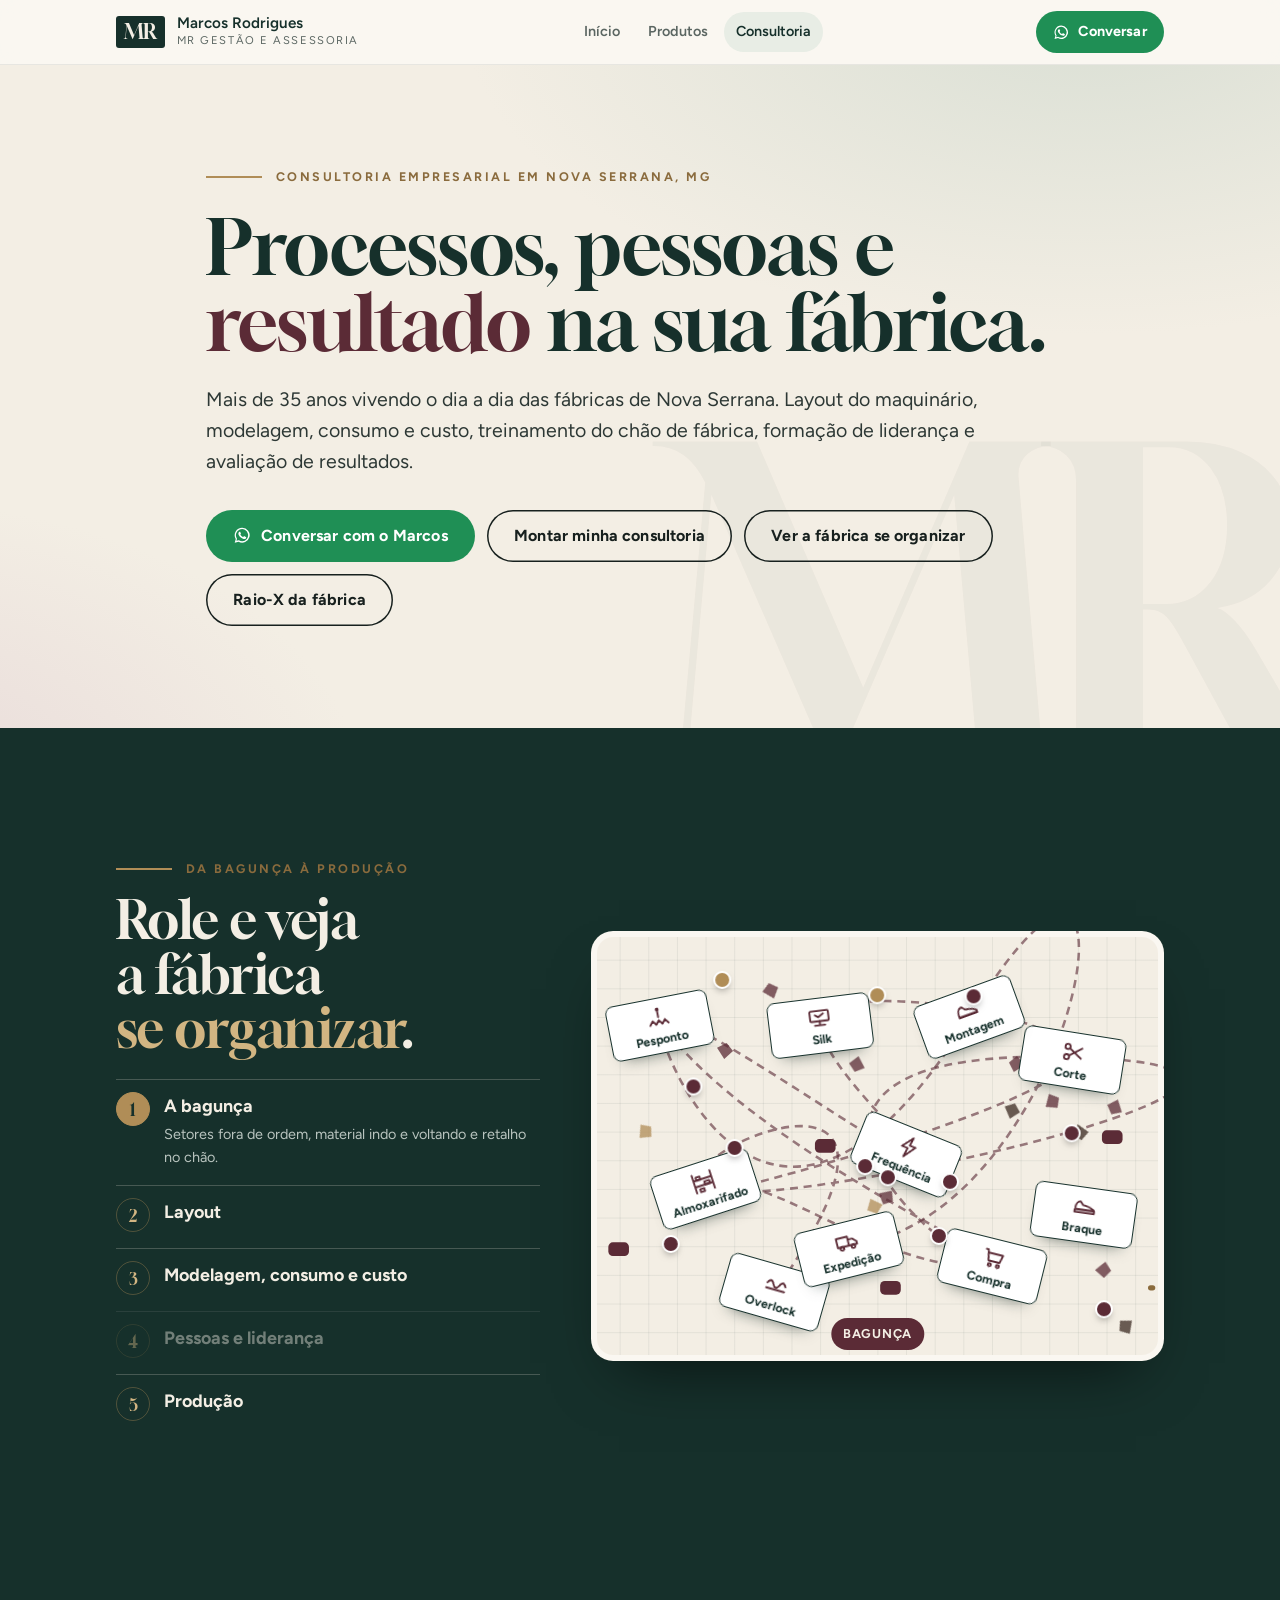
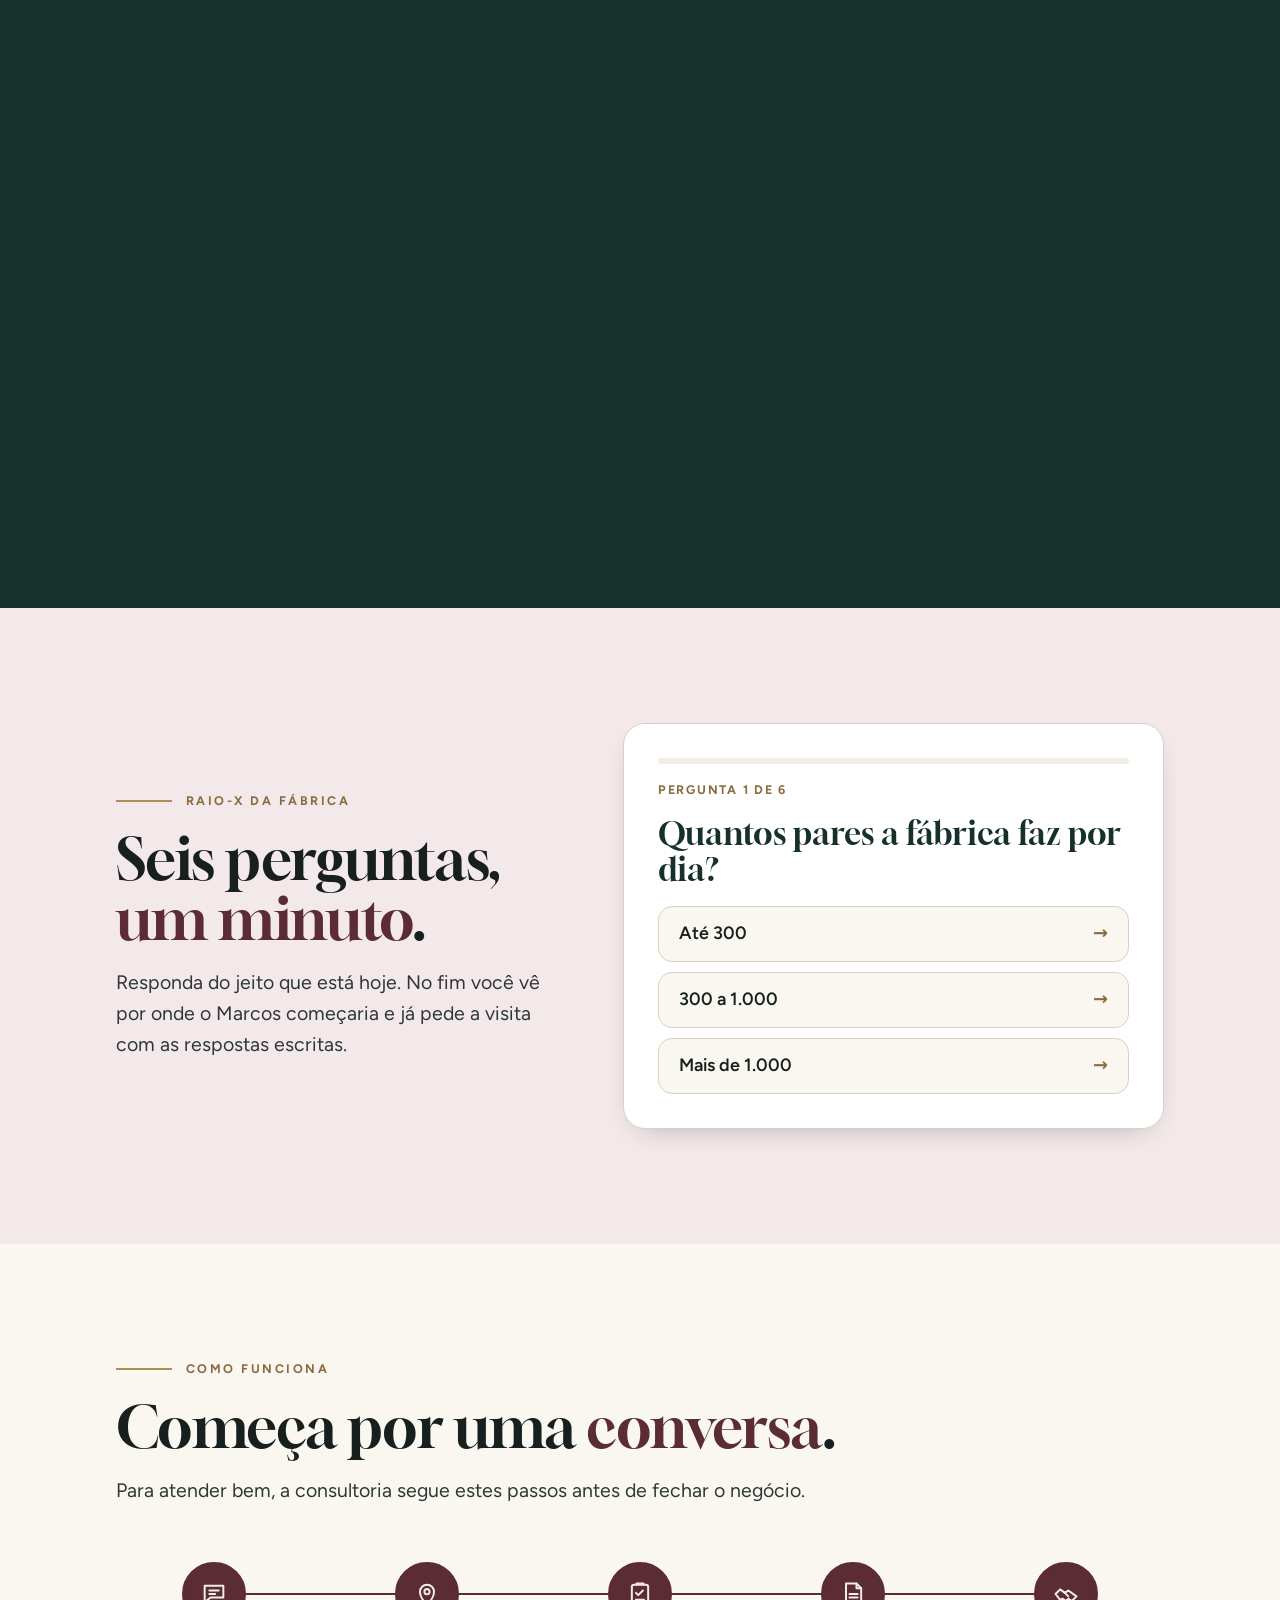
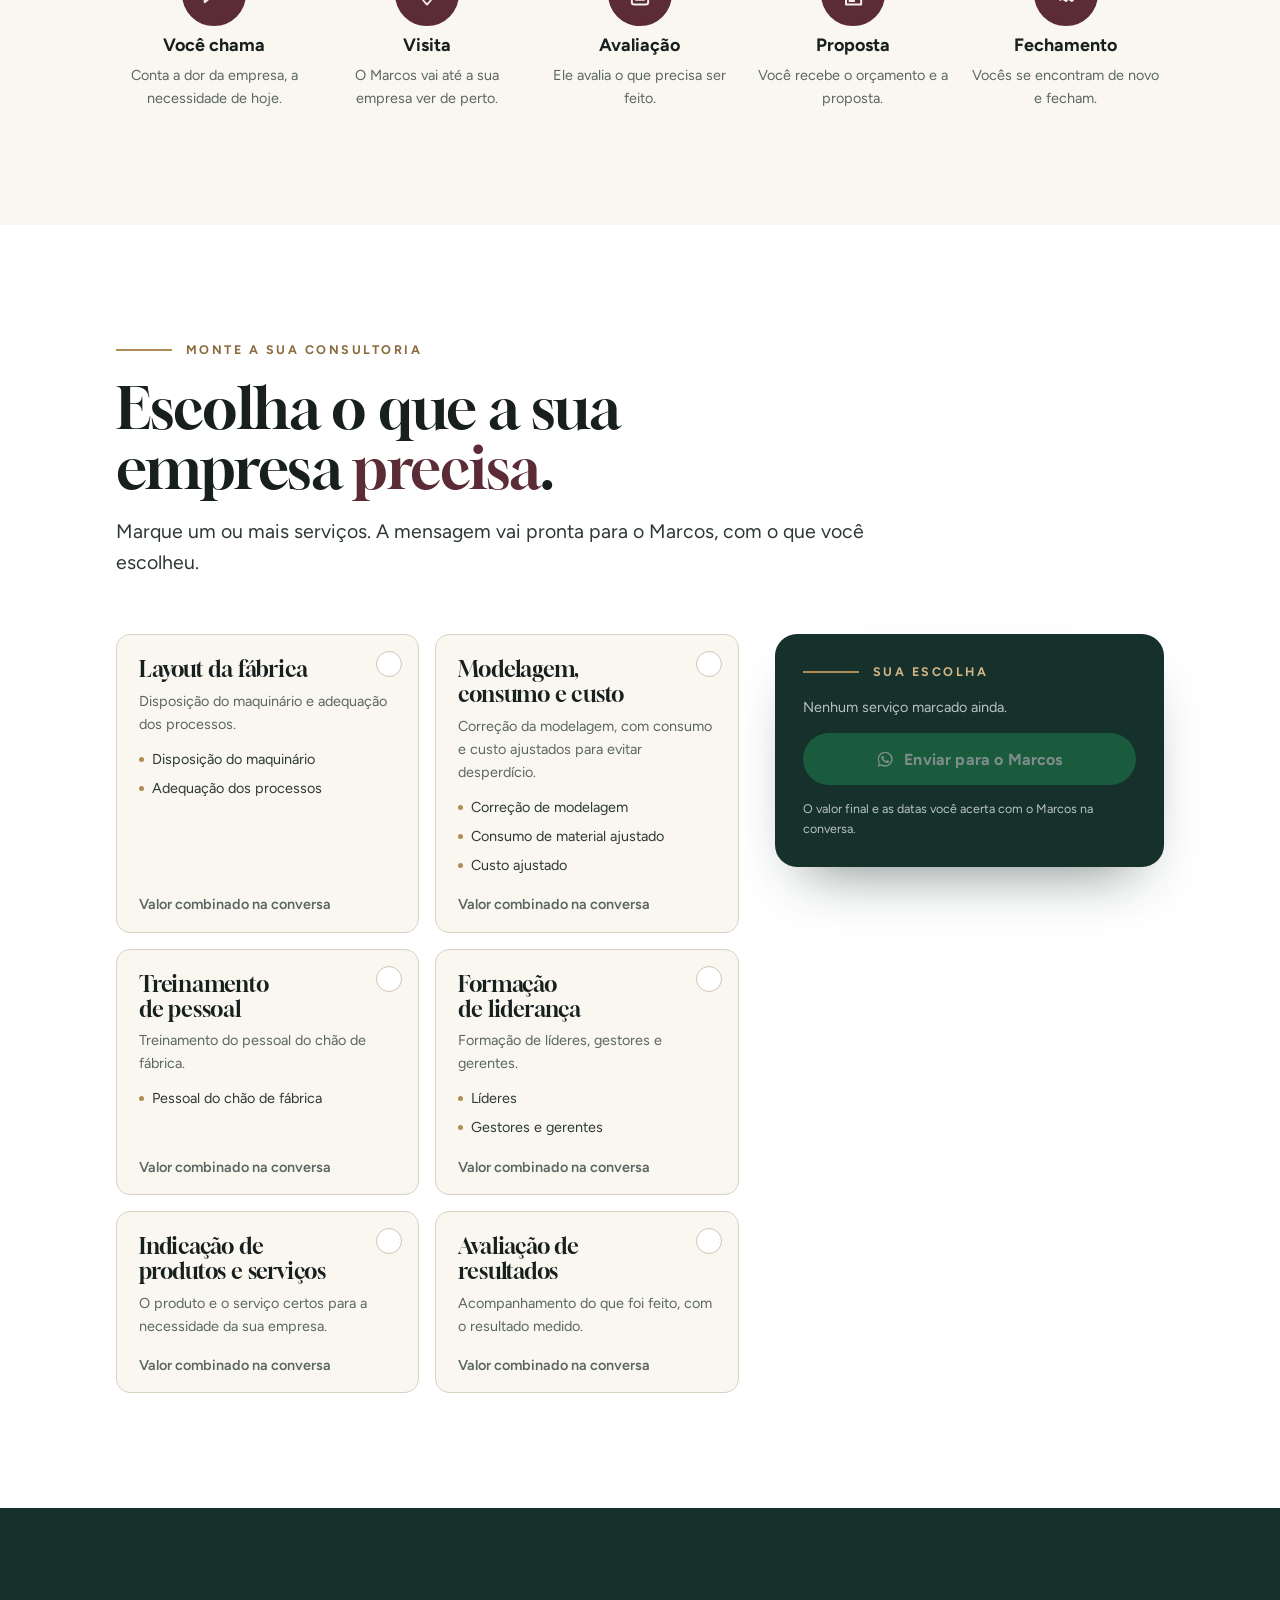
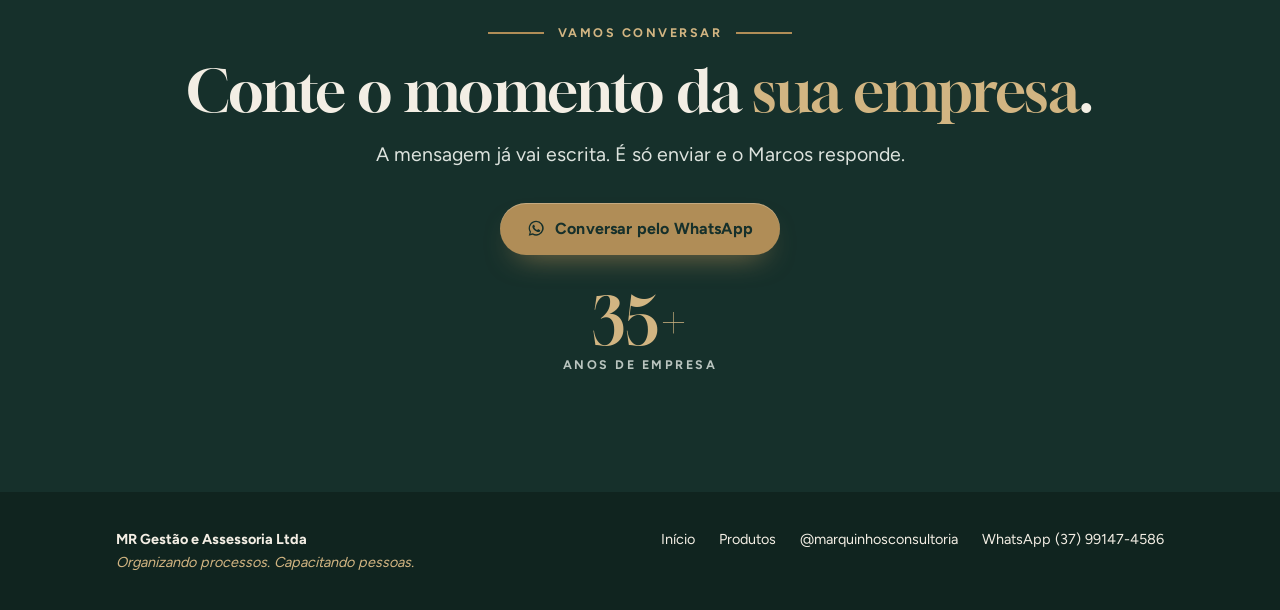
==== commit b50d95d5: "Fotos de uso livre em 4 produtos (com créditos), ícone do braque e selo da cena embaixo Co-Authored-" ====
--- a/consultoria/index.html
+++ b/consultoria/index.html
@@ -30,7 +30,7 @@
 <link rel="preload" href="/assets/fontes/gloock-latin.woff2" as="font" type="font/woff2" crossorigin>
 <link rel="preload" href="/assets/fontes/figtree-latin.woff2" as="font" type="font/woff2" crossorigin>
 <link rel="stylesheet" href="/assets/fontes/fontes.css?v=1">
-<link rel="stylesheet" href="/assets/mr.css?v=8">
+<link rel="stylesheet" href="/assets/mr.css?v=9">
 <script>document.documentElement.classList.add("js")</script>
 <style>
 /* Consultoria (24/10/2026): a página que a pessoa vê antes de ir para o WhatsApp.
@@ -158,7 +158,7 @@
           <li data-n="5"><b>Produção</b><span>O trabalho flui, e os resultados são avaliados.</span></li>
         </ol>
       </div>
-      <div class="chao" aria-hidden="true"><svg viewBox="0 0 100 75" preserveAspectRatio="none" aria-hidden="true"><path class="espaguete" d="M70 58.5C50 60 30 40 20 45S84 30 84 22 40 8 40 16 60 40 55 39 12 10 12 16 32 70 66 15 86 50 45 55"/><path class="espaguete" d="M12 16C30 40 80 60 70 58.5S20 20 84 22 30 50 20 45 66 15 32 63"/><path class="fluxo" pathLength="1" stroke-dasharray="1 1" d="M12 12.75H87Q96 12.75 96 25.1Q96 37.5 84 37.5H16Q4 37.5 4 49.9Q4 62.25 16 62.25H98"/><rect class="par" x="-1.8" y="-1.2" width="3.6" height="2.4" rx=".8"><animateMotion dur="9s" begin="-0.0s" repeatCount="indefinite" path="M12 12.75H87Q96 12.75 96 25.1Q96 37.5 84 37.5H16Q4 37.5 4 49.9Q4 62.25 16 62.25H98"/></rect><rect class="par" x="-1.8" y="-1.2" width="3.6" height="2.4" rx=".8"><animateMotion dur="9s" begin="-1.5s" repeatCount="indefinite" path="M12 12.75H87Q96 12.75 96 25.1Q96 37.5 84 37.5H16Q4 37.5 4 49.9Q4 62.25 16 62.25H98"/></rect><rect class="par" x="-1.8" y="-1.2" width="3.6" height="2.4" rx=".8"><animateMotion dur="9s" begin="-3.0s" repeatCount="indefinite" path="M12 12.75H87Q96 12.75 96 25.1Q96 37.5 84 37.5H16Q4 37.5 4 49.9Q4 62.25 16 62.25H98"/></rect><rect class="par" x="-1.8" y="-1.2" width="3.6" height="2.4" rx=".8"><animateMotion dur="9s" begin="-4.5s" repeatCount="indefinite" path="M12 12.75H87Q96 12.75 96 25.1Q96 37.5 84 37.5H16Q4 37.5 4 49.9Q4 62.25 16 62.25H98"/></rect><rect class="par" x="-1.8" y="-1.2" width="3.6" height="2.4" rx=".8"><animateMotion dur="9s" begin="-6.0s" repeatCount="indefinite" path="M12 12.75H87Q96 12.75 96 25.1Q96 37.5 84 37.5H16Q4 37.5 4 49.9Q4 62.25 16 62.25H98"/></rect><rect class="par" x="-1.8" y="-1.2" width="3.6" height="2.4" rx=".8"><animateMotion dur="9s" begin="-7.5s" repeatCount="indefinite" path="M12 12.75H87Q96 12.75 96 25.1Q96 37.5 84 37.5H16Q4 37.5 4 49.9Q4 62.25 16 62.25H98"/></rect></svg><i class="retalho" style="left:22%;top:26%"></i><i class="retalho" style="left:8%;top:45%"></i><i class="retalho" style="left:43%;top:77%"></i><i class="retalho" style="left:50%;top:60%"></i><i class="retalho" style="left:48%;top:62%"></i><i class="retalho" style="left:45%;top:29%"></i><i class="retalho" style="left:92%;top:90%"></i><i class="retalho" style="left:78%;top:65%"></i><i class="retalho" style="left:32%;top:25%"></i><i class="retalho" style="left:30%;top:12%"></i><i class="retalho" style="left:72%;top:40%"></i><i class="retalho" style="left:79%;top:38%"></i><i class="retalho" style="left:88%;top:77%"></i><i class="retalho" style="left:5%;top:24%"></i><i class="retalho" style="left:84%;top:45%"></i><i class="retalho" style="left:90%;top:39%"></i><i class="retalho" style="left:11%;top:59%"></i><i class="retalho" style="left:73%;top:29%"></i><div class="chao-maq" data-o="12,17" data-c="70,78,14" style="left:3%;top:10.5%"><svg viewBox="0 0 24 24" aria-hidden="true"><path d="M3 4h2l2.2 10.5h11L20 7H6.2"/><circle cx="9" cy="18.5" r="1.5"/><circle cx="17" cy="18.5" r="1.5"/></svg>Compra</div><div class="chao-maq" data-o="37,17" data-c="20,60,-18" style="left:28%;top:10.5%"><svg viewBox="0 0 24 24" aria-hidden="true"><path d="M3 3v18M21 3v18M3 9h18M3 15h18"/><path d="M6 6h4v3H6zM13 12h5v3h-5zM7 18h4v3H7z"/></svg>Almoxarifado</div><div class="chao-maq" data-o="62,17" data-c="84,30,9" style="left:53%;top:10.5%"><svg viewBox="0 0 24 24" aria-hidden="true"><circle cx="6" cy="7" r="2.5"/><circle cx="6" cy="17" r="2.5"/><path d="M8.2 8.4 20 17M8.2 15.6 20 7"/></svg>Corte</div><div class="chao-maq" data-o="87,17" data-c="40,22,-7" style="left:78%;top:10.5%"><svg viewBox="0 0 24 24" aria-hidden="true"><rect x="3" y="5" width="18" height="10" rx="1"/><path d="M7 19h10M12 15v4M8 9l3 2 5-3"/></svg>Silk</div><div class="chao-maq" data-o="75,50" data-c="55,52,22" style="left:66%;top:43.5%"><svg viewBox="0 0 24 24" aria-hidden="true"><path d="M13 2 5 13h6l-1 9 8-12h-6z"/></svg>Frequência</div><div class="chao-maq" data-o="50,50" data-c="12,22,-11" style="left:41%;top:43.5%"><svg viewBox="0 0 24 24" aria-hidden="true"><path d="M3 18l3-4 3 4 3-4 3 4 3-4 3 4"/><path d="M12 3v8"/><circle cx="12" cy="3.5" r="1"/></svg>Pesponto</div><div class="chao-maq" data-o="25,50" data-c="32,84,16" style="left:16%;top:43.5%"><svg viewBox="0 0 24 24" aria-hidden="true"><path d="M3 12c2-4 4-4 6 0s4 4 6 0 4-4 6 0"/><path d="M3 17h18"/></svg>Overlock</div><div class="chao-maq" data-o="25,83" data-c="66,20,-20" style="left:16%;top:76.5%"><svg viewBox="0 0 24 24" aria-hidden="true"><path d="M3 15c0-4 2-7 5-7l2.5 3c3 1 7 1 9 3l1.5 1v2H3z"/><path d="M3 17.5h18"/></svg>Montagem</div><div class="chao-maq" data-o="50,83" data-c="86,66,8" style="left:41%;top:76.5%"><svg viewBox="0 0 24 24" aria-hidden="true"><path d="M4 8l8-4 8 4v9l-8 4-8-4z"/><path d="M4 8l8 4 8-4M12 12v9"/></svg>Braque</div><div class="chao-maq" data-o="75,83" data-c="45,74,-14" style="left:66%;top:76.5%"><svg viewBox="0 0 24 24" aria-hidden="true"><path d="M2 7h11v9H2zM13 10h4.5l3.5 3.5V16h-8"/><circle cx="6" cy="17.5" r="1.8"/><circle cx="17" cy="17.5" r="1.8"/></svg>Expedição</div><i class="pessoa" data-o="17.0,26.5" data-c="46,55" style="left:15.4%;top:24.4%"></i><i class="pessoa" data-o="42.0,26.5" data-c="86,47" style="left:40.4%;top:24.4%"></i><i class="pessoa" data-o="67.0,26.5" data-c="51,57" style="left:65.4%;top:24.4%"></i><i class="pessoa" data-o="92.0,26.5" data-c="24,51" style="left:90.4%;top:24.4%"></i><i class="pessoa" data-o="80.0,59.5" data-c="61,73" style="left:78.4%;top:57.4%"></i><i class="pessoa" data-o="55.0,59.5" data-c="16,34" style="left:53.4%;top:57.4%"></i><i class="pessoa" data-o="30.0,59.5" data-c="16,75" style="left:28.4%;top:57.4%"></i><i class="pessoa" data-o="30.0,73.5" data-c="66,13" style="left:28.4%;top:71.4%"></i><i class="pessoa" data-o="55.0,73.5" data-c="91,87" style="left:53.4%;top:71.4%"></i><i class="pessoa" data-o="80.0,73.5" data-c="63,59" style="left:78.4%;top:71.4%"></i><i class="pessoa lider" data-o="50.0,33.5" data-c="21,11" style="left:48.4%;top:31.4%"></i><i class="pessoa lider" data-o="50.0,66.5" data-c="52,15" style="left:48.4%;top:64.4%"></i><span class="chao-selo">Bagunça</span></div>
+      <div class="chao" aria-hidden="true"><svg viewBox="0 0 100 75" preserveAspectRatio="none" aria-hidden="true"><path class="espaguete" d="M70 58.5C50 60 30 40 20 45S84 30 84 22 40 8 40 16 60 40 55 39 12 10 12 16 32 70 66 15 86 50 45 55"/><path class="espaguete" d="M12 16C30 40 80 60 70 58.5S20 20 84 22 30 50 20 45 66 15 32 63"/><path class="fluxo" pathLength="1" stroke-dasharray="1 1" d="M12 12.75H87Q96 12.75 96 25.1Q96 37.5 84 37.5H16Q4 37.5 4 49.9Q4 62.25 16 62.25H98"/><rect class="par" x="-1.8" y="-1.2" width="3.6" height="2.4" rx=".8"><animateMotion dur="9s" begin="-0.0s" repeatCount="indefinite" path="M12 12.75H87Q96 12.75 96 25.1Q96 37.5 84 37.5H16Q4 37.5 4 49.9Q4 62.25 16 62.25H98"/></rect><rect class="par" x="-1.8" y="-1.2" width="3.6" height="2.4" rx=".8"><animateMotion dur="9s" begin="-1.5s" repeatCount="indefinite" path="M12 12.75H87Q96 12.75 96 25.1Q96 37.5 84 37.5H16Q4 37.5 4 49.9Q4 62.25 16 62.25H98"/></rect><rect class="par" x="-1.8" y="-1.2" width="3.6" height="2.4" rx=".8"><animateMotion dur="9s" begin="-3.0s" repeatCount="indefinite" path="M12 12.75H87Q96 12.75 96 25.1Q96 37.5 84 37.5H16Q4 37.5 4 49.9Q4 62.25 16 62.25H98"/></rect><rect class="par" x="-1.8" y="-1.2" width="3.6" height="2.4" rx=".8"><animateMotion dur="9s" begin="-4.5s" repeatCount="indefinite" path="M12 12.75H87Q96 12.75 96 25.1Q96 37.5 84 37.5H16Q4 37.5 4 49.9Q4 62.25 16 62.25H98"/></rect><rect class="par" x="-1.8" y="-1.2" width="3.6" height="2.4" rx=".8"><animateMotion dur="9s" begin="-6.0s" repeatCount="indefinite" path="M12 12.75H87Q96 12.75 96 25.1Q96 37.5 84 37.5H16Q4 37.5 4 49.9Q4 62.25 16 62.25H98"/></rect><rect class="par" x="-1.8" y="-1.2" width="3.6" height="2.4" rx=".8"><animateMotion dur="9s" begin="-7.5s" repeatCount="indefinite" path="M12 12.75H87Q96 12.75 96 25.1Q96 37.5 84 37.5H16Q4 37.5 4 49.9Q4 62.25 16 62.25H98"/></rect></svg><i class="retalho" style="left:22%;top:26%"></i><i class="retalho" style="left:8%;top:45%"></i><i class="retalho" style="left:43%;top:77%"></i><i class="retalho" style="left:50%;top:60%"></i><i class="retalho" style="left:48%;top:62%"></i><i class="retalho" style="left:45%;top:29%"></i><i class="retalho" style="left:92%;top:90%"></i><i class="retalho" style="left:78%;top:65%"></i><i class="retalho" style="left:32%;top:25%"></i><i class="retalho" style="left:30%;top:12%"></i><i class="retalho" style="left:72%;top:40%"></i><i class="retalho" style="left:79%;top:38%"></i><i class="retalho" style="left:88%;top:77%"></i><i class="retalho" style="left:5%;top:24%"></i><i class="retalho" style="left:84%;top:45%"></i><i class="retalho" style="left:90%;top:39%"></i><i class="retalho" style="left:11%;top:59%"></i><i class="retalho" style="left:73%;top:29%"></i><div class="chao-maq" data-o="12,17" data-c="70,78,14" style="left:3%;top:10.5%"><svg viewBox="0 0 24 24" aria-hidden="true"><path d="M3 4h2l2.2 10.5h11L20 7H6.2"/><circle cx="9" cy="18.5" r="1.5"/><circle cx="17" cy="18.5" r="1.5"/></svg>Compra</div><div class="chao-maq" data-o="37,17" data-c="20,60,-18" style="left:28%;top:10.5%"><svg viewBox="0 0 24 24" aria-hidden="true"><path d="M3 3v18M21 3v18M3 9h18M3 15h18"/><path d="M6 6h4v3H6zM13 12h5v3h-5zM7 18h4v3H7z"/></svg>Almoxarifado</div><div class="chao-maq" data-o="62,17" data-c="84,30,9" style="left:53%;top:10.5%"><svg viewBox="0 0 24 24" aria-hidden="true"><circle cx="6" cy="7" r="2.5"/><circle cx="6" cy="17" r="2.5"/><path d="M8.2 8.4 20 17M8.2 15.6 20 7"/></svg>Corte</div><div class="chao-maq" data-o="87,17" data-c="40,22,-7" style="left:78%;top:10.5%"><svg viewBox="0 0 24 24" aria-hidden="true"><rect x="3" y="5" width="18" height="10" rx="1"/><path d="M7 19h10M12 15v4M8 9l3 2 5-3"/></svg>Silk</div><div class="chao-maq" data-o="75,50" data-c="55,52,22" style="left:66%;top:43.5%"><svg viewBox="0 0 24 24" aria-hidden="true"><path d="M13 2 5 13h6l-1 9 8-12h-6z"/></svg>Frequência</div><div class="chao-maq" data-o="50,50" data-c="12,22,-11" style="left:41%;top:43.5%"><svg viewBox="0 0 24 24" aria-hidden="true"><path d="M3 18l3-4 3 4 3-4 3 4 3-4 3 4"/><path d="M12 3v8"/><circle cx="12" cy="3.5" r="1"/></svg>Pesponto</div><div class="chao-maq" data-o="25,50" data-c="32,84,16" style="left:16%;top:43.5%"><svg viewBox="0 0 24 24" aria-hidden="true"><path d="M3 12c2-4 4-4 6 0s4 4 6 0 4-4 6 0"/><path d="M3 17h18"/></svg>Overlock</div><div class="chao-maq" data-o="25,83" data-c="66,20,-20" style="left:16%;top:76.5%"><svg viewBox="0 0 24 24" aria-hidden="true"><path d="M3 15c0-4 2-7 5-7l2.5 3c3 1 7 1 9 3l1.5 1v2H3z"/><path d="M3 17.5h18"/></svg>Montagem</div><div class="chao-maq" data-o="50,83" data-c="86,66,8" style="left:41%;top:76.5%"><svg viewBox="0 0 24 24" aria-hidden="true"><path d="M3 13c0-3.5 2-6 4.5-6l2.5 3c3 .8 6.5 1.2 9 2.8L21 14"/><path d="M2.5 17.5h19v-2.5h-19z"/><path d="M3.5 14.6h17" stroke-dasharray="1.6 1.4"/></svg>Braque</div><div class="chao-maq" data-o="75,83" data-c="45,74,-14" style="left:66%;top:76.5%"><svg viewBox="0 0 24 24" aria-hidden="true"><path d="M2 7h11v9H2zM13 10h4.5l3.5 3.5V16h-8"/><circle cx="6" cy="17.5" r="1.8"/><circle cx="17" cy="17.5" r="1.8"/></svg>Expedição</div><i class="pessoa" data-o="17.0,26.5" data-c="46,55" style="left:15.4%;top:24.4%"></i><i class="pessoa" data-o="42.0,26.5" data-c="86,47" style="left:40.4%;top:24.4%"></i><i class="pessoa" data-o="67.0,26.5" data-c="51,57" style="left:65.4%;top:24.4%"></i><i class="pessoa" data-o="92.0,26.5" data-c="24,51" style="left:90.4%;top:24.4%"></i><i class="pessoa" data-o="80.0,59.5" data-c="61,73" style="left:78.4%;top:57.4%"></i><i class="pessoa" data-o="55.0,59.5" data-c="16,34" style="left:53.4%;top:57.4%"></i><i class="pessoa" data-o="30.0,59.5" data-c="16,75" style="left:28.4%;top:57.4%"></i><i class="pessoa" data-o="30.0,73.5" data-c="66,13" style="left:28.4%;top:71.4%"></i><i class="pessoa" data-o="55.0,73.5" data-c="91,87" style="left:53.4%;top:71.4%"></i><i class="pessoa" data-o="80.0,73.5" data-c="63,59" style="left:78.4%;top:71.4%"></i><i class="pessoa lider" data-o="50.0,33.5" data-c="21,11" style="left:48.4%;top:31.4%"></i><i class="pessoa lider" data-o="50.0,66.5" data-c="52,15" style="left:48.4%;top:64.4%"></i><span class="chao-selo">Bagunça</span></div>
     </div>
   </section>
 
@@ -319,7 +319,7 @@
 </svg>
 
 <script src="/assets/mr.js?v=6"></script>
-<script src="/assets/cena.js?v=2" defer></script>
+<script src="/assets/cena.js?v=3" defer></script>
 <script src="/assets/atualizar.js?v=1" data-fundo="#16302B" data-texto="#F3EEE4" data-botao="#B08D57" data-botao-texto="#16302B" data-borda="rgba(176,141,87,.5)" defer></script>
 </body>
 </html>
--- a/assets/mr.css
+++ b/assets/mr.css
@@ -373,7 +373,7 @@
 .fluxo{fill:none;stroke:var(--brass-dk);stroke-width:.9;stroke-linecap:round}
 .par{fill:var(--wine);opacity:0;transition:opacity var(--d-2)}
 .chao.fluindo .par{opacity:1}
-.chao-selo{position:absolute;right:3%;top:4%;z-index:2;padding:6px 12px;border-radius:var(--r-pill);background:var(--wine);color:var(--cream);font-size:clamp(.6rem,2.4cqw,.8rem);font-weight:700;letter-spacing:.06em;text-transform:uppercase;transition:background var(--d-2)}
+.chao-selo{position:absolute;left:50%;transform:translateX(-50%);bottom:2.5%;z-index:2;padding:6px 12px;border-radius:var(--r-pill);background:var(--wine);color:var(--cream);font-size:clamp(.6rem,2.4cqw,.8rem);font-weight:700;letter-spacing:.06em;text-transform:uppercase;transition:background var(--d-2)}
 .chao.fluindo .chao-selo{background:var(--wa)}
 @media (max-width:860px){
   .cena-fixa{grid-template-columns:1fr;gap:16px;align-content:center}
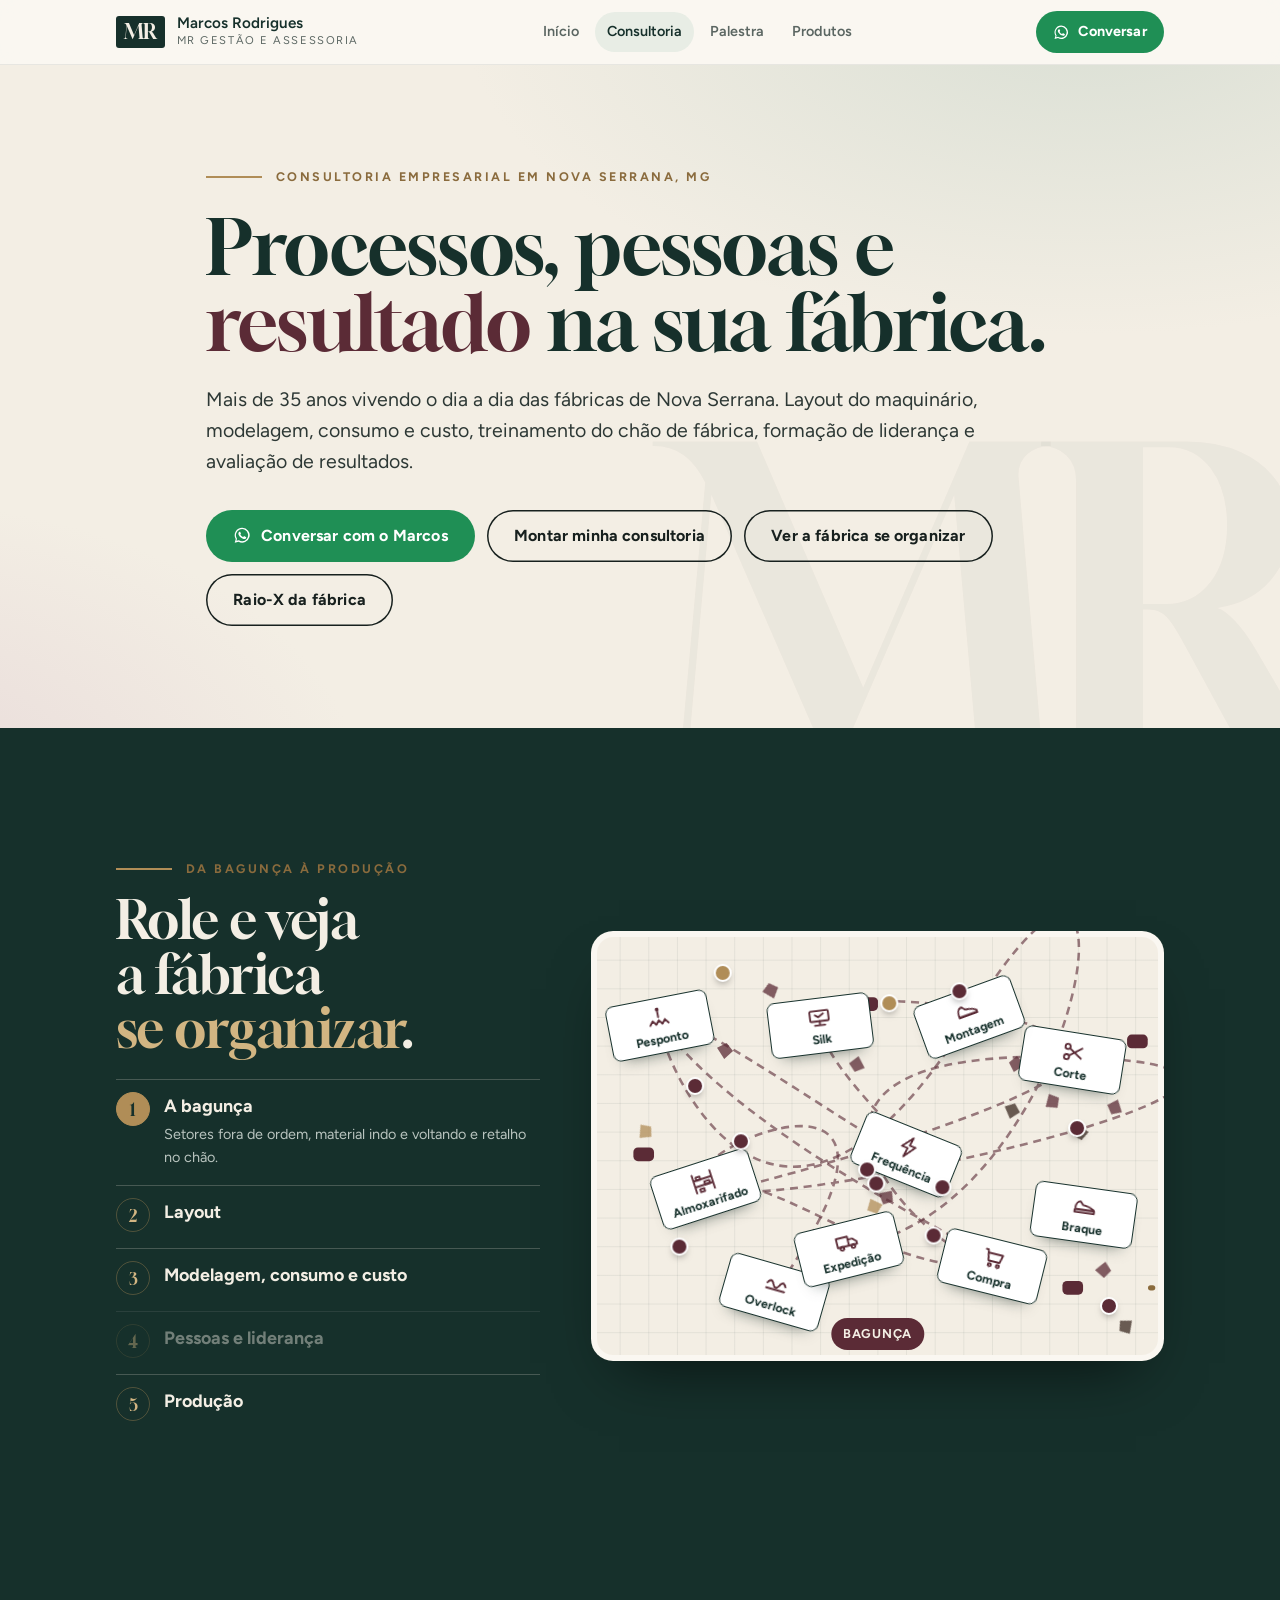
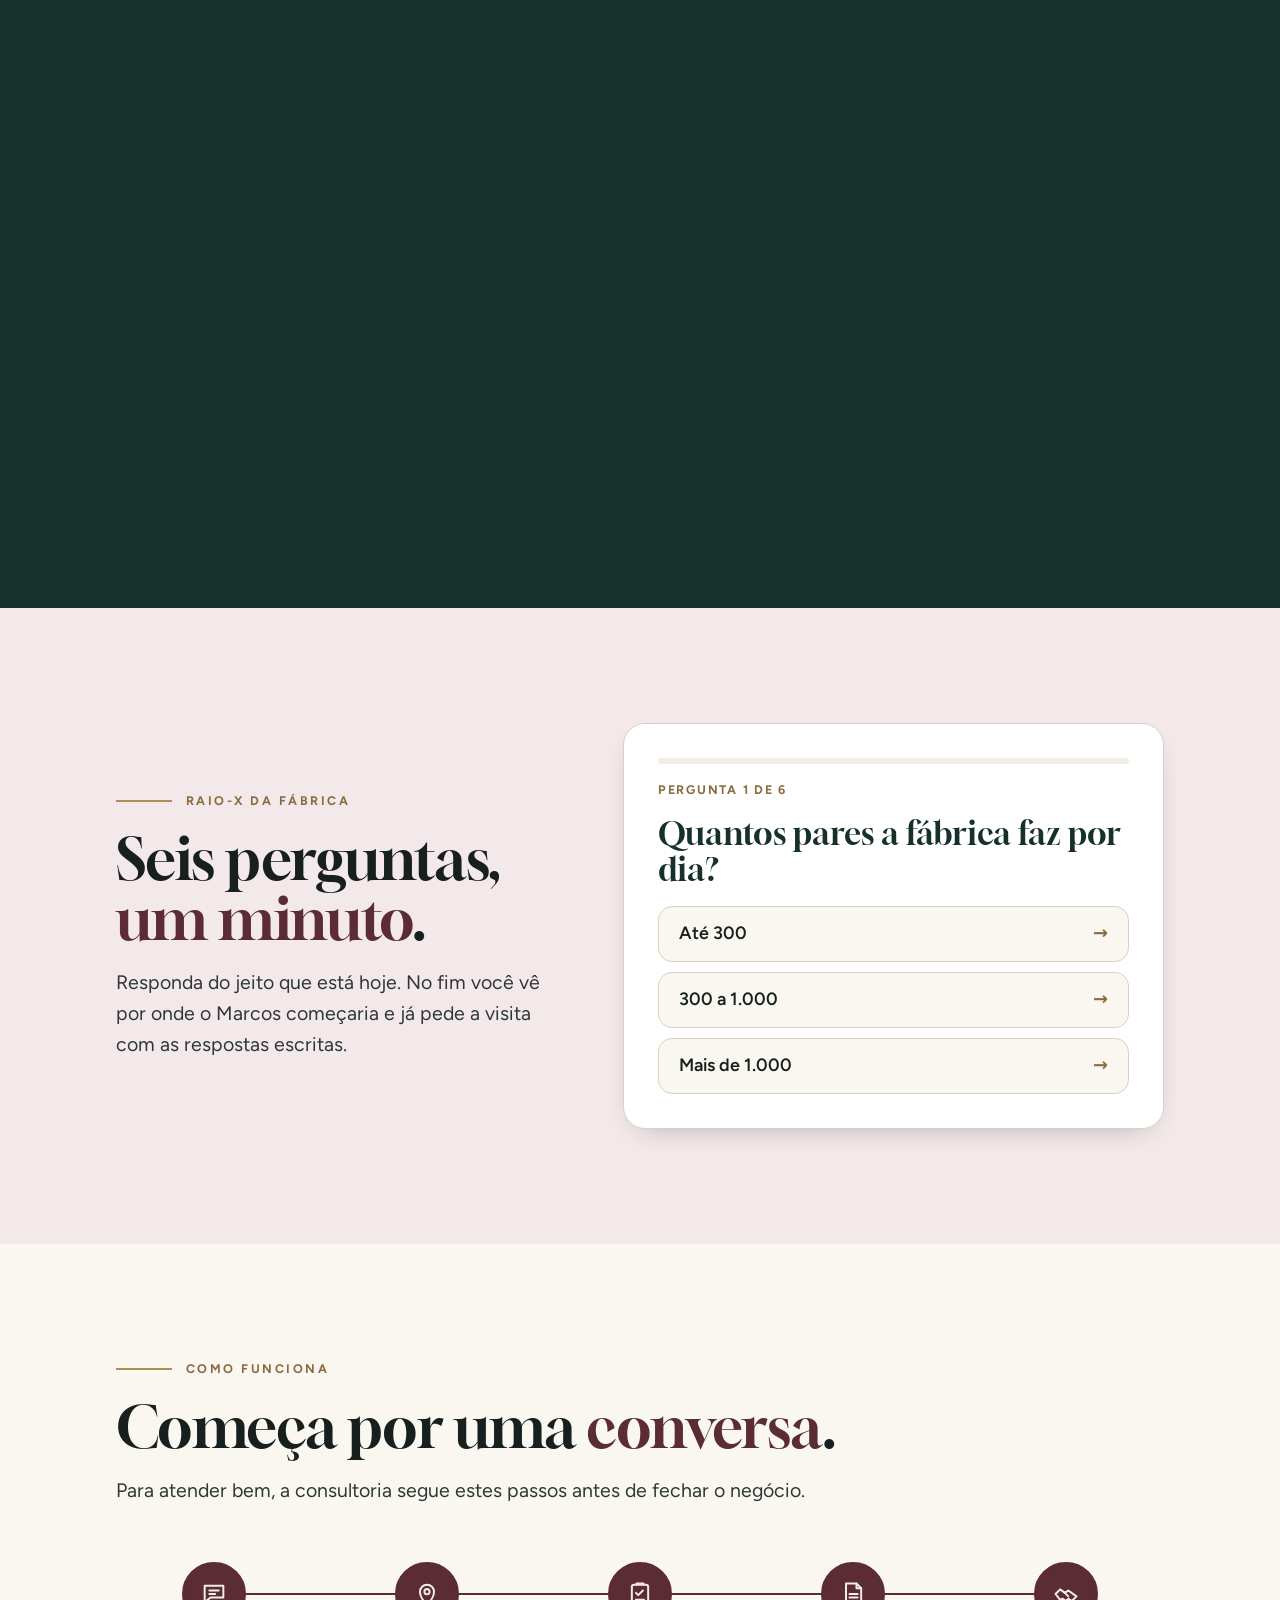
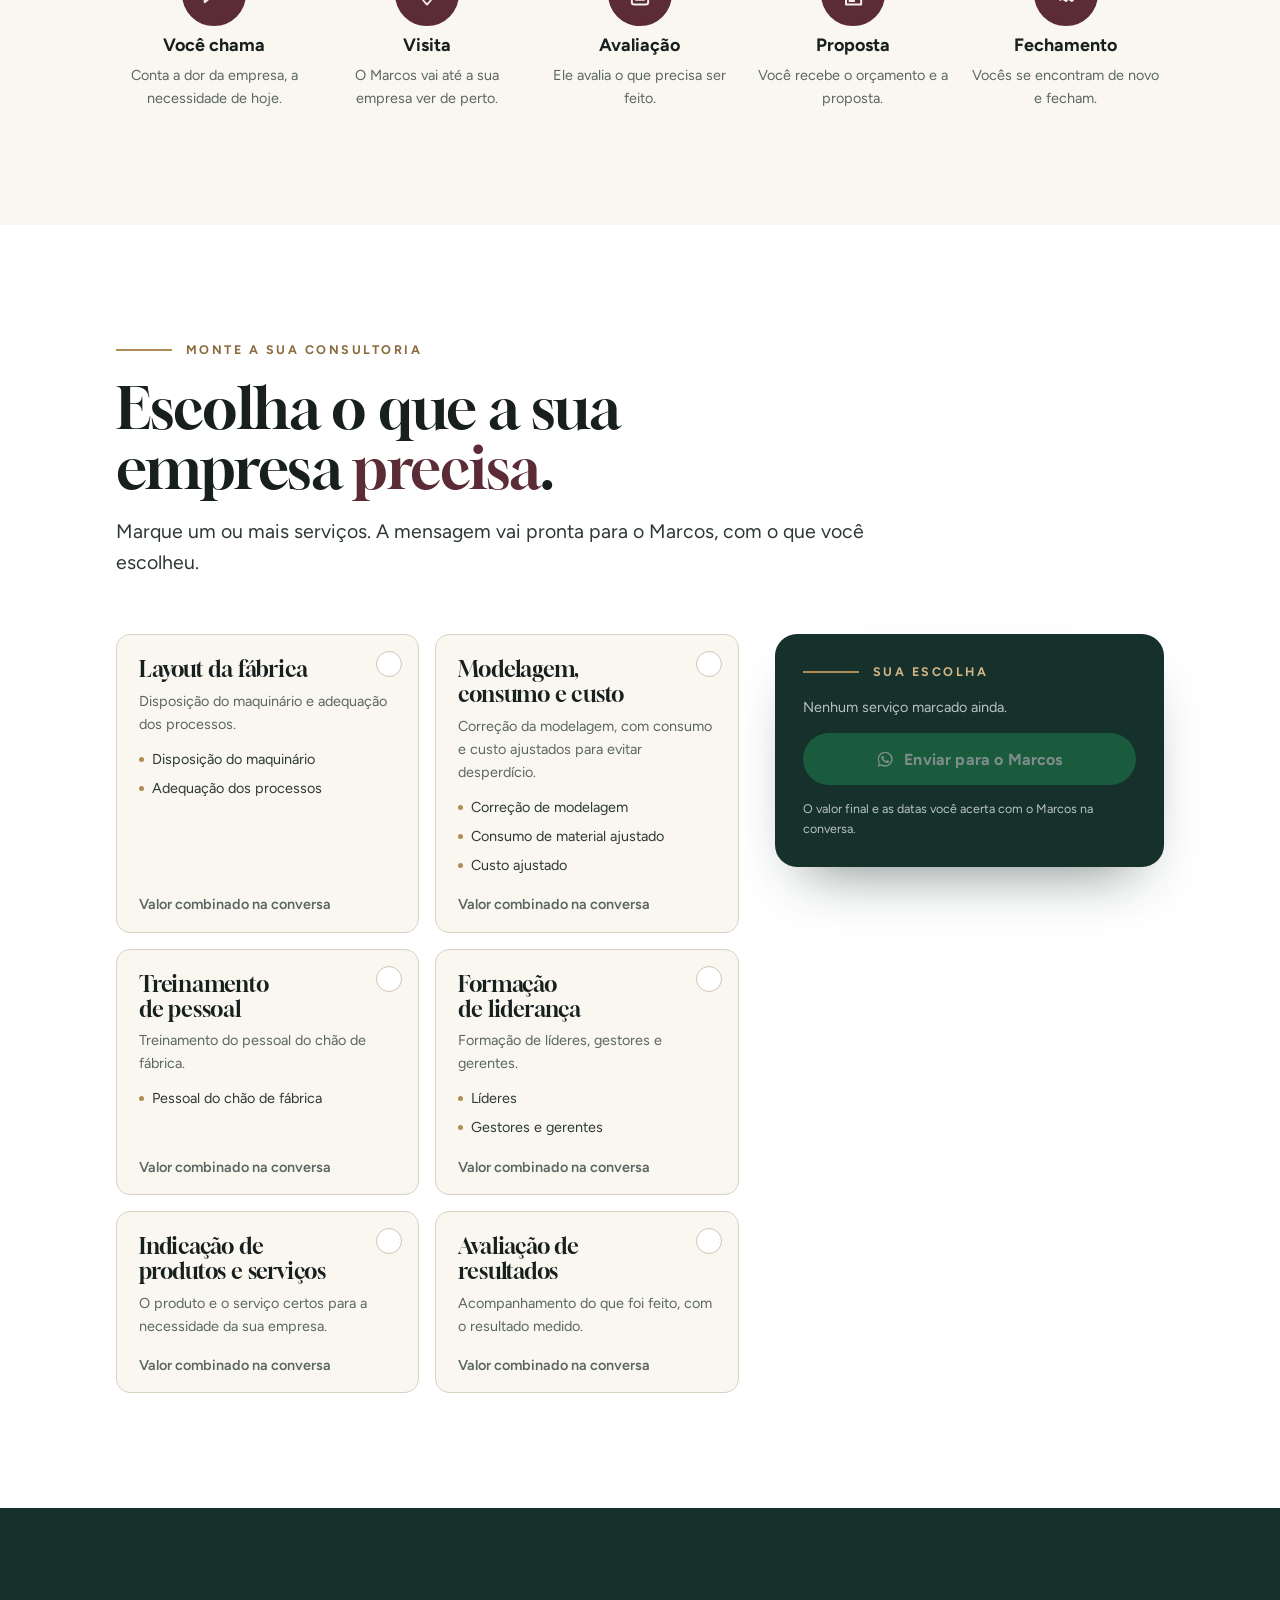
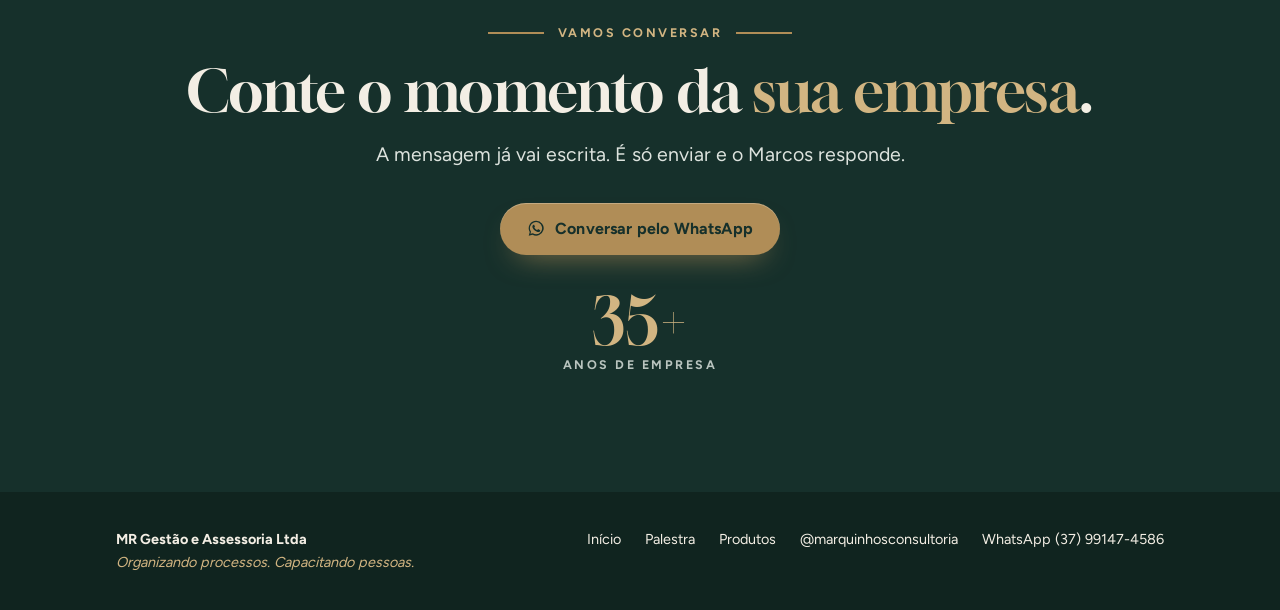
==== commit bd2d2a71: "Site organizado: Início com 3 portas, página da Palestra, imersão redireciona - Início: entrada com " ====
--- a/consultoria/index.html
+++ b/consultoria/index.html
@@ -30,7 +30,7 @@
 <link rel="preload" href="/assets/fontes/gloock-latin.woff2" as="font" type="font/woff2" crossorigin>
 <link rel="preload" href="/assets/fontes/figtree-latin.woff2" as="font" type="font/woff2" crossorigin>
 <link rel="stylesheet" href="/assets/fontes/fontes.css?v=1">
-<link rel="stylesheet" href="/assets/mr.css?v=9">
+<link rel="stylesheet" href="/assets/mr.css?v=10">
 <script>document.documentElement.classList.add("js")</script>
 <style>
 /* Consultoria (24/10/2026): a página que a pessoa vê antes de ir para o WhatsApp.
@@ -110,8 +110,9 @@
     </a>
     <nav class="nav" aria-label="Páginas">
       <a href="/">Início</a>
+      <a class="is-on" href="/consultoria/" aria-current="page">Consultoria</a>
+      <a href="/palestra/">Palestra</a>
       <a href="/produtos/">Produtos</a>
-      <a class="is-on" href="/consultoria/" aria-current="page">Consultoria</a>
     </nav>
     <div class="top-cta">
       <a class="btn btn--wa btn--sm" data-wa="Olá, Marcos! Quero conversar sobre uma consultoria para a minha empresa." href="https://wa.me/5537991474586"><svg aria-hidden="true"><use href="#i-wa"/></svg>Conversar</a>
@@ -120,8 +121,9 @@
   </div>
   <nav class="menu" id="menu" aria-label="Menu">
     <a href="/">Início</a>
+    <a href="/consultoria/" aria-current="page">Consultoria</a>
+    <a href="/palestra/">Palestra</a>
     <a href="/produtos/">Produtos</a>
-    <a href="/consultoria/" aria-current="page">Consultoria</a>
   </nav>
 </header>
 
@@ -197,23 +199,6 @@
     </div>
   </section>
 
-  <!-- RASCUNHO: preencher com o que o Marcos entrega de fato e tirar o data-rascunho -->
-  <section class="section section--sage" data-rascunho>
-    <div class="wrap grid g-2" style="align-items:start">
-      <div class="sec-head" style="margin-bottom:0">
-        <p class="eyebrow"><span class="rule"></span>O que você recebe</p>
-        <h2>Tudo o que está <span class="accent">incluso</span>.</h2>
-        <p class="lede">[Uma frase sobre a entrega da consultoria.]</p>
-      </div>
-      <ul class="recebe">
-        <li><div><b>[Entrega 1, ex.: diagnóstico]</b><span>[Como é feito e o que a empresa leva.]</span></div></li>
-        <li><div><b>[Entrega 2, ex.: plano de ação]</b><span>[Descrição curta.]</span></div></li>
-        <li><div><b>[Entrega 3, ex.: treinamento da equipe]</b><span>[Descrição curta.]</span></div></li>
-        <li><div><b>[Entrega 4, ex.: acompanhamento]</b><span>[Frequência e duração.]</span></div></li>
-        <li><div><b>[Entrega 5, ex.: relatório de resultados]</b><span>[Descrição curta.]</span></div></li>
-      </ul>
-    </div>
-  </section>
 
   <section class="section section--paper" id="como">
     <div class="wrap">
@@ -307,6 +292,7 @@
     </div>
     <div class="foot-links">
       <a href="/">Início</a>
+      <a href="/palestra/">Palestra</a>
       <a href="/produtos/">Produtos</a>
       <a href="https://www.instagram.com/marquinhosconsultoria/" target="_blank" rel="noopener">@marquinhosconsultoria</a>
       <a data-wa="Olá, Marcos! Vim pelo site." href="https://wa.me/5537991474586">WhatsApp (37) 99147-4586</a>
@@ -318,7 +304,7 @@
   <symbol id="i-wa" viewBox="0 0 32 32"><path fill="currentColor" d="M16 3a13 13 0 0 0-11.2 19.6L3 29l6.6-1.7A13 13 0 1 0 16 3zm0 23.6c-2 0-4-.6-5.7-1.6l-.4-.2-3.9 1 1-3.8-.3-.4A10.6 10.6 0 1 1 16 26.6zm5.8-7.9c-.3-.2-1.9-.9-2.2-1-.3-.1-.5-.2-.7.2l-1 1.2c-.2.2-.4.2-.7.1a8.7 8.7 0 0 1-4.3-3.8c-.3-.6.3-.5.9-1.7.1-.2 0-.4 0-.6l-1-2.4c-.3-.6-.5-.5-.7-.5h-.6c-.2 0-.6.1-.9.4-.3.3-1.2 1.1-1.2 2.8s1.2 3.2 1.4 3.4c.2.2 2.4 3.6 5.7 5 2.1.9 2.9 1 4 .8.6-.1 1.9-.8 2.2-1.5.3-.7.3-1.4.2-1.5-.1-.2-.3-.3-.6-.4z"/></symbol>
 </svg>
 
-<script src="/assets/mr.js?v=6"></script>
+<script src="/assets/mr.js?v=7"></script>
 <script src="/assets/cena.js?v=3" defer></script>
 <script src="/assets/atualizar.js?v=1" data-fundo="#16302B" data-texto="#F3EEE4" data-botao="#B08D57" data-botao-texto="#16302B" data-borda="rgba(176,141,87,.5)" defer></script>
 </body>
